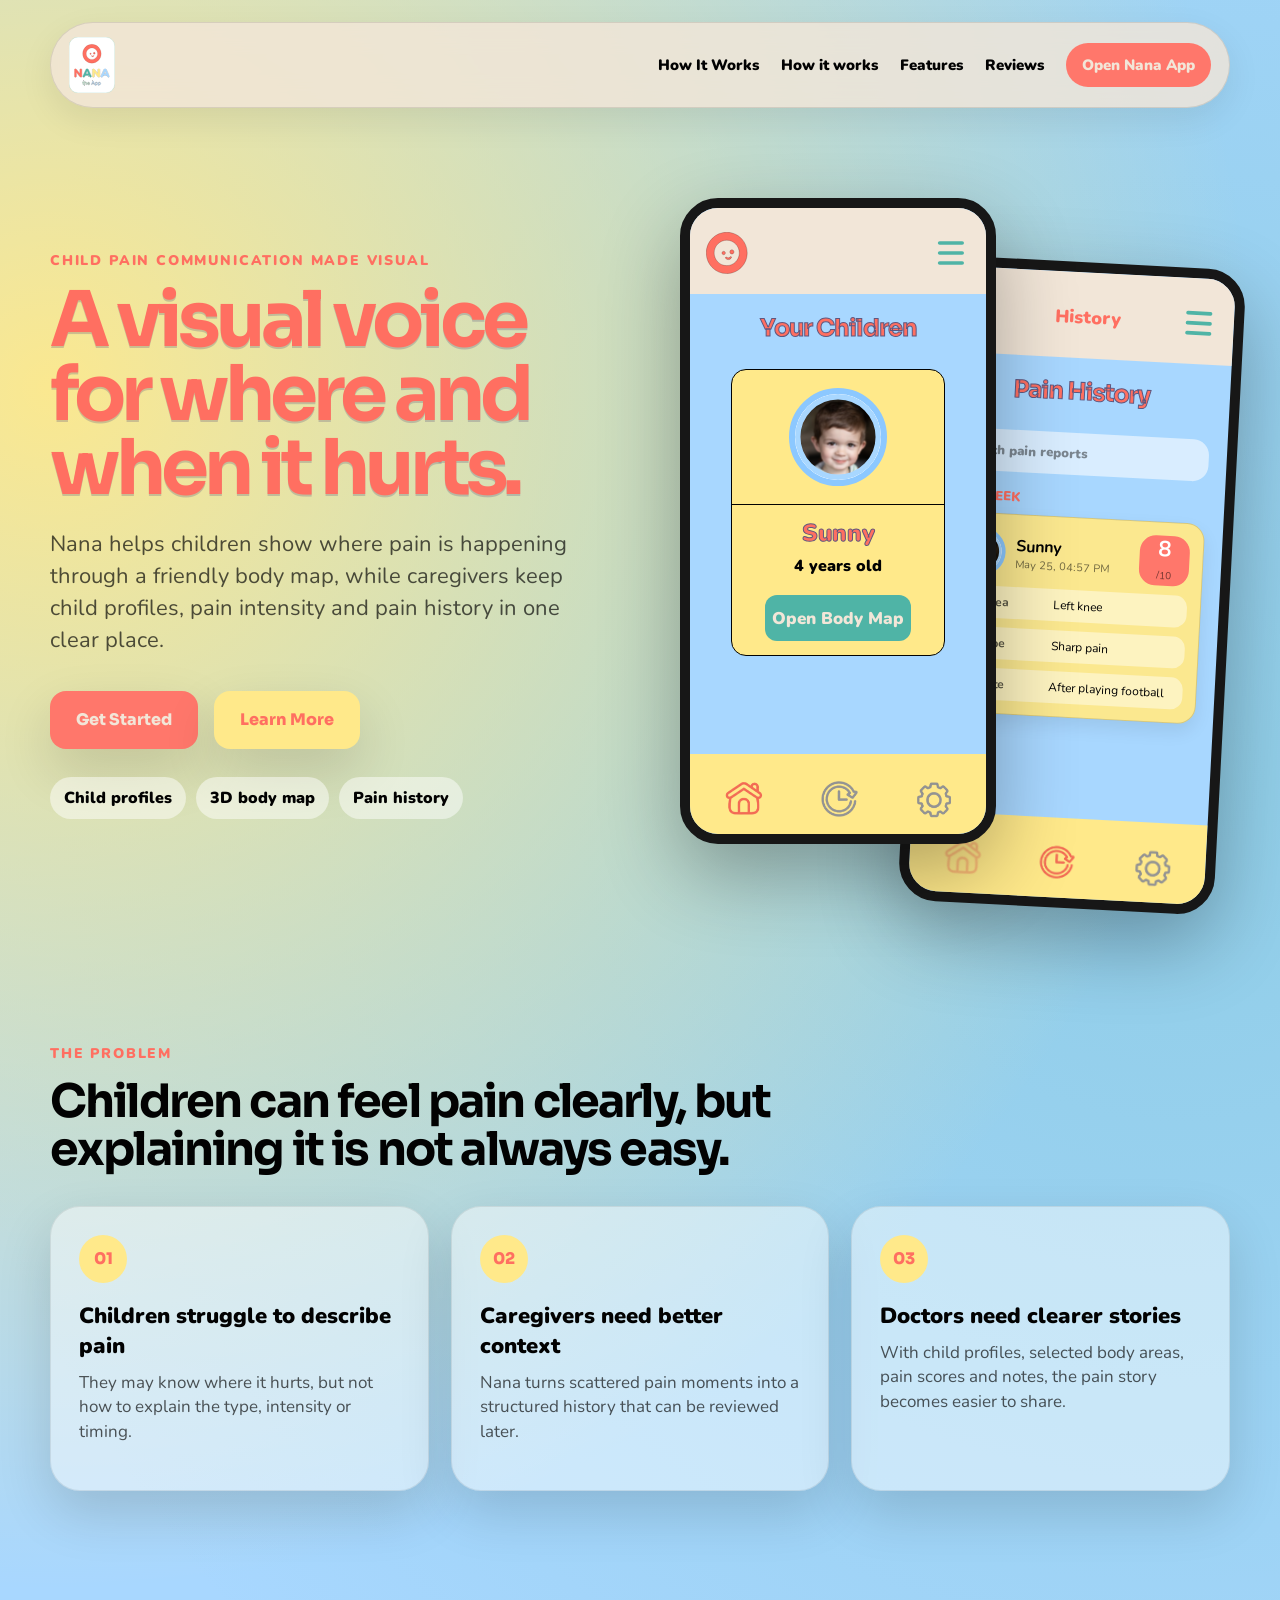
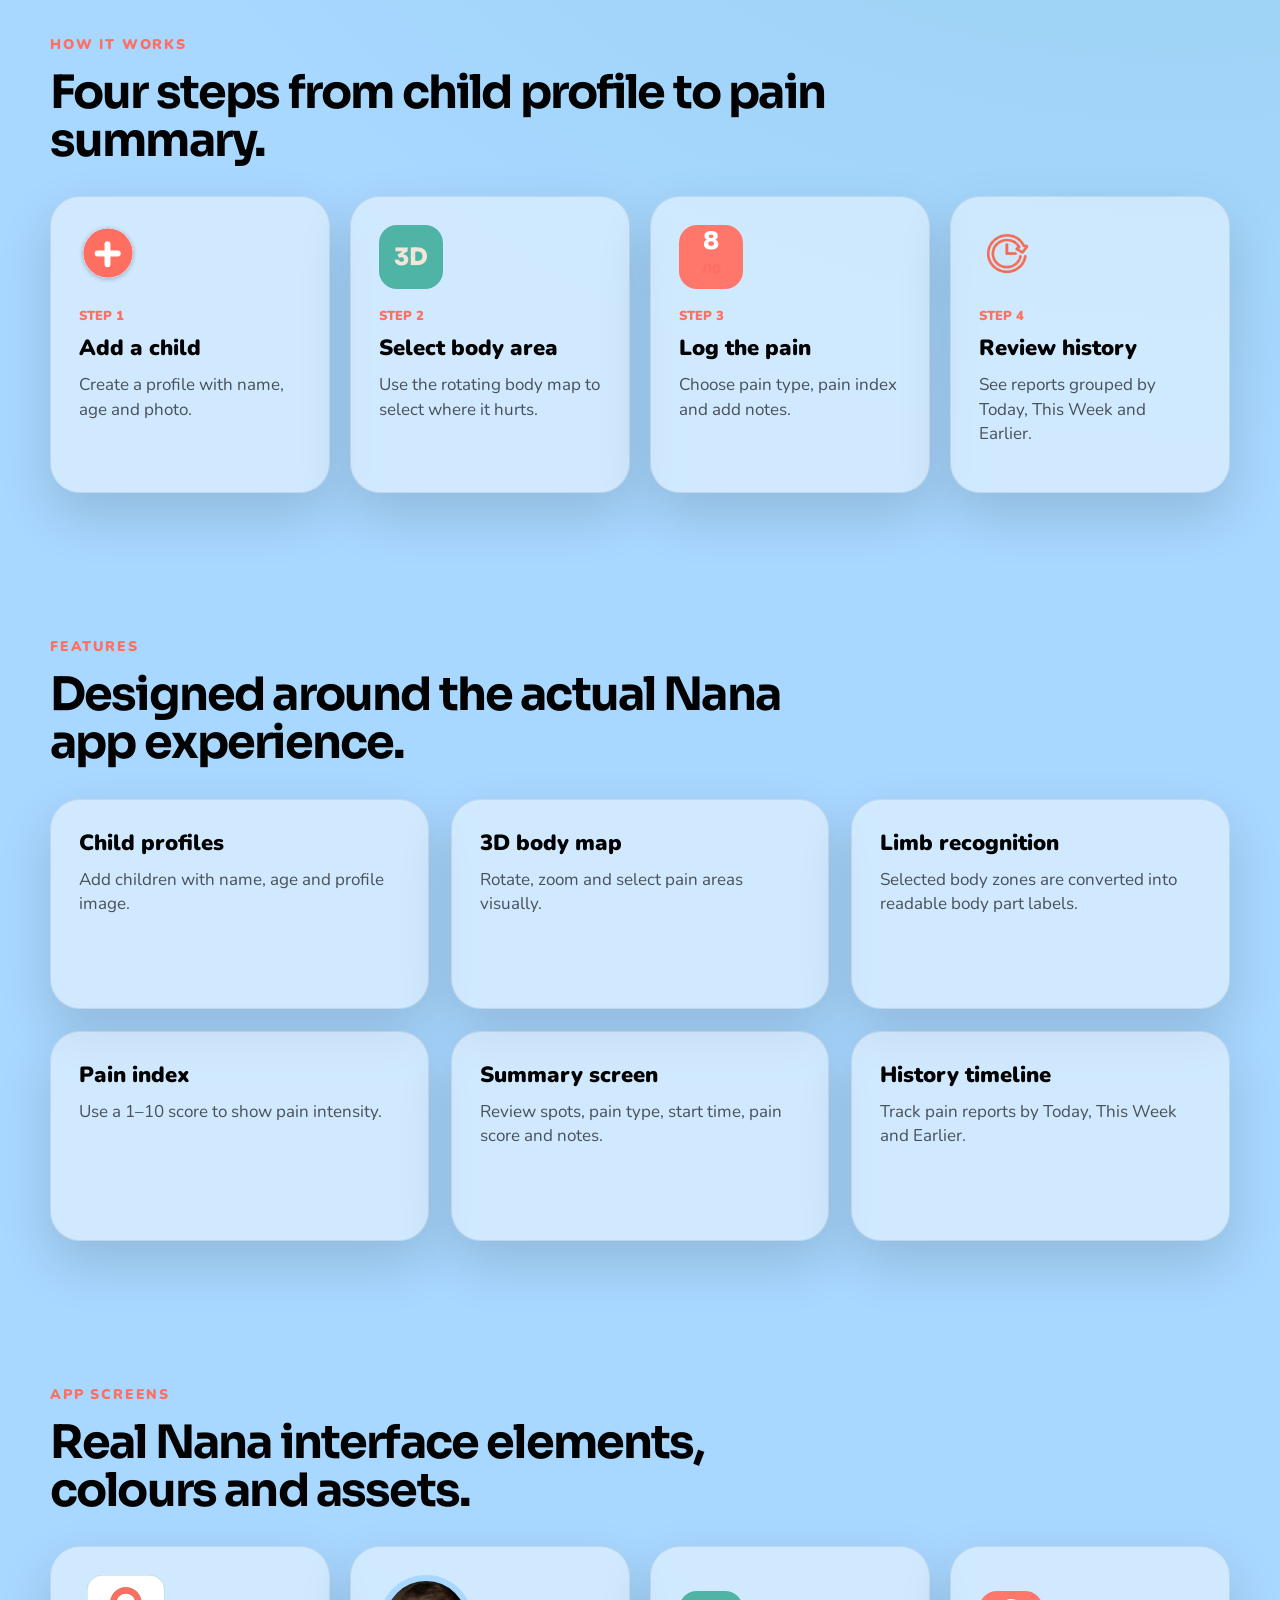
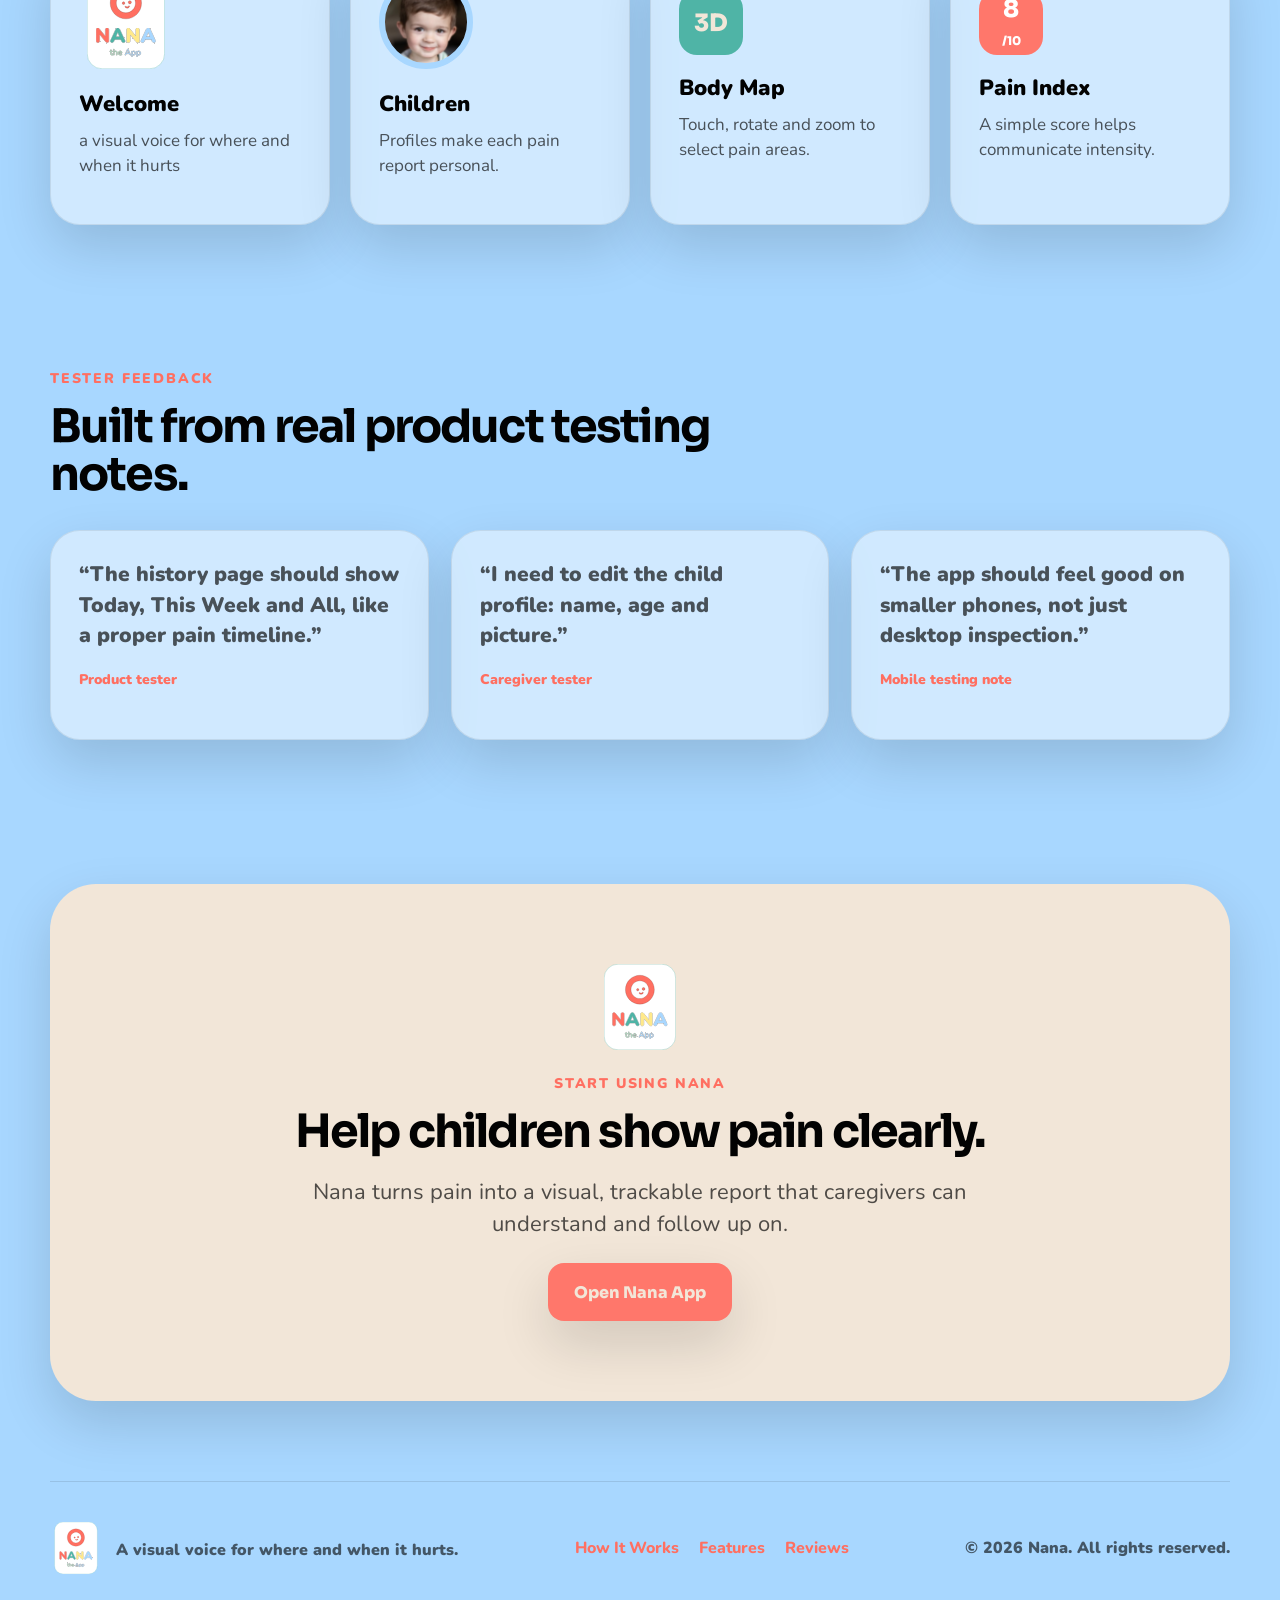
==== index.html @ a6ab0521 "Initial Nana marketing landing page" ====
<!doctype html>
<html lang="en">
<head>
  <meta charset="utf-8" />
  <meta name="viewport" content="width=device-width, initial-scale=1" />
  <title>Nana — A visual voice for where and when it hurts</title>
  <link rel="preconnect" href="https://fonts.googleapis.com">
  <link rel="preconnect" href="https://fonts.gstatic.com" crossorigin>
  <link href="https://fonts.googleapis.com/css2?family=Nunito:wght@700;800;900&family=Sora:wght@600;700;800&display=swap" rel="stylesheet">
  <link rel="stylesheet" href="./styles.css" />
</head>
<body>
  <header class="site-header">
    <a class="brand" href="#top" aria-label="Nana home">
      <img src="./assets/logo.svg" alt="Nana" class="brand-logo" />
      
    </a>

    <nav class="site-nav" aria-label="Marketing navigation">
      <a href="#product">How It Works</a>
      <a href="#how">How it works</a>
      <a href="#features">Features</a>
      <a href="#reviews">Reviews</a>
      
      <a class="nav-cta" href="https://nana-app-frontend.vercel.app" target="_blank" rel="noopener noreferrer">Open Nana App</a>
    </nav>
<button class="mobile-menu-toggle" aria-label="Menu">☰</button>
  </header>

  <main id="top">
    <section class="hero">
      <div class="hero-copy">
        <p class="eyebrow">Child pain communication made visual</p>
        <h1>A visual voice for where and when it hurts.</h1>
        <p class="hero-text">
          Nana helps children show where pain is happening through a friendly body map, while caregivers keep child profiles, pain intensity and pain history in one clear place.
        </p>

        <div class="hero-actions">
          <a href="https://nana-app-frontend.vercel.app" class="button button-primary">Get Started</a>
          <a href="https://nana-app-frontend.vercel.app" class="button button-secondary">Learn More</a>
        </div>

        <div class="hero-points">
          <span>Child profiles</span>
          <span>3D body map</span>
          <span>Pain history</span>
        </div>

        </div>

      <div class="phone-stack" id="product" aria-label="Nana product screens">
        <article class="phone phone-home">
          <div class="app-header">
            <img src="./assets/topnavlogo.svg" alt="" />
            <img src="./assets/hamburgermenu.svg" alt="" />
          </div>
          <div class="screen-content">
            <h2>Your Children</h2>
            <div class="child-card">
              <div class="child-photo-wrap">
                <img src="./assets/child1.svg" alt="Child profile" />
              </div>
              <div class="divider"></div>
              <h3>Sunny</h3>
              <p>4 years old</p>
              <button>Open Body Map</button>
            </div>
          </div>
          <div class="app-nav">
            <img src="./assets/home-active.svg" alt="" />
            <img src="./assets/history-inactive.svg" alt="" />
            <img src="./assets/settings-inactive.svg" alt="" />
          </div>
        </article>

        <article class="phone phone-history">
          <div class="app-header">
            <img src="./assets/topnavlogo.svg" alt="" />
            <strong>History</strong>
            <img src="./assets/hamburgermenu.svg" alt="" />
          </div>
          <div class="screen-content">
            <h2>Pain History</h2>
            <div class="search-box">Search pain reports</div>
            <p class="group-title">This Week</p>
            <div class="history-card">
              <div class="history-top">
                <img src="./assets/child1.svg" alt="" />
                <div>
                  <strong>Sunny</strong>
                  <span>May 25, 04:57 PM</span>
                </div>
                <div class="score">
                  <strong>8</strong>
                  <span>/10</span>
                </div>
              </div>
              <p><b>📍 Area</b><span>Left knee</span></p>
              <p><b>🔥 Type</b><span>Sharp pain</span></p>
              <p><b>📝 Note</b><span>After playing football</span></p>
            </div>
          </div>
          <div class="app-nav">
            <img src="./assets/home-active.svg" alt="" class="muted" />
            <img src="./assets/history-active.svg" alt="" />
            <img src="./assets/settings-inactive.svg" alt="" />
          </div>
        </article>
      </div>
    </section>

    <section class="problem section">
      <div class="section-heading">
        <p class="eyebrow">The problem</p>
        <h2>Children can feel pain clearly, but explaining it is not always easy.</h2>
      </div>

      <div class="cards-3">
        <article>
          <span>01</span>
          <h3>Children struggle to describe pain</h3>
          <p>They may know where it hurts, but not how to explain the type, intensity or timing.</p>
        </article>
        <article>
          <span>02</span>
          <h3>Caregivers need better context</h3>
          <p>Nana turns scattered pain moments into a structured history that can be reviewed later.</p>
        </article>
        <article>
          <span>03</span>
          <h3>Doctors need clearer stories</h3>
          <p>With child profiles, selected body areas, pain scores and notes, the pain story becomes easier to share.</p>
        </article>
      </div>
    </section>

    <section id="how" class="how section">
      <div class="section-heading">
        <p class="eyebrow">How it works</p>
        <h2>Four steps from child profile to pain summary.</h2>
      </div>

      <div class="steps">
        <article>
          <img src="./assets/addchildbutton.svg" alt="" />
          <span>Step 1</span>
          <h3>Add a child</h3>
          <p>Create a profile with name, age and photo.</p>
        </article>
        <article>
          <div class="body-preview">3D</div>
          <span>Step 2</span>
          <h3>Select body area</h3>
          <p>Use the rotating body map to select where it hurts.</p>
        </article>
        <article>
          <div class="pain-scale">8<span>/10</span></div>
          <span>Step 3</span>
          <h3>Log the pain</h3>
          <p>Choose pain type, pain index and add notes.</p>
        </article>
        <article>
          <img src="./assets/history-active.svg" alt="" />
          <span>Step 4</span>
          <h3>Review history</h3>
          <p>See reports grouped by Today, This Week and Earlier.</p>
        </article>
      </div>
    </section>

    <section id="features" class="features section">
      <div class="section-heading">
        <p class="eyebrow">Features</p>
        <h2>Designed around the actual Nana app experience.</h2>
      </div>

      <div class="feature-grid">
        <article><h3>Child profiles</h3><p>Add children with name, age and profile image.</p></article>
        <article><h3>3D body map</h3><p>Rotate, zoom and select pain areas visually.</p></article>
        <article><h3>Limb recognition</h3><p>Selected body zones are converted into readable body part labels.</p></article>
        <article><h3>Pain index</h3><p>Use a 1–10 score to show pain intensity.</p></article>
        <article><h3>Summary screen</h3><p>Review spots, pain type, start time, pain score and notes.</p></article>
        <article><h3>History timeline</h3><p>Track pain reports by Today, This Week and Earlier.</p></article>
      </div>
    </section>

    <section class="gallery section">
      <div class="section-heading">
        <p class="eyebrow">App screens</p>
        <h2>Real Nana interface elements, colours and assets.</h2>
      </div>

      <div class="gallery-grid">
        <div class="gallery-card">
          <img src="./assets/logo.svg" alt="" />
          <h3>Welcome</h3>
          <p>a visual voice for where and when it hurts</p>
        </div>
        <div class="gallery-card">
          <img src="./assets/child1.svg" alt="" />
          <h3>Children</h3>
          <p>Profiles make each pain report personal.</p>
        </div>
        <div class="gallery-card">
          <div class="body-preview">3D</div>
          <h3>Body Map</h3>
          <p>Touch, rotate and zoom to select pain areas.</p>
        </div>
        <div class="gallery-card">
          <div class="pain-scale">8<span>/10</span></div>
          <h3>Pain Index</h3>
          <p>A simple score helps communicate intensity.</p>
        </div>
      </div>
    </section>

    <section id="reviews" class="reviews section">
      <div class="section-heading">
        <p class="eyebrow">Tester feedback</p>
        <h2>Built from real product testing notes.</h2>
      </div>

      <div class="review-grid">
        <blockquote>
          “The history page should show Today, This Week and All, like a proper pain timeline.”
          <cite>Product tester</cite>
        </blockquote>
        <blockquote>
          “I need to edit the child profile: name, age and picture.”
          <cite>Caregiver tester</cite>
        </blockquote>
        <blockquote>
          “The app should feel good on smaller phones, not just desktop inspection.”
          <cite>Mobile testing note</cite>
        </blockquote>
      </div>
    </section>

    <section id="start" class="cta">
      <img src="./assets/logo.svg" alt="Nana logo" />
      <p class="eyebrow">Start using Nana</p>
      <h2>Help children show pain clearly.</h2>
      <p>Nana turns pain into a visual, trackable report that caregivers can understand and follow up on.</p>
      <a class="button button-primary" href="https://nana-app-frontend.vercel.app" target="_blank" rel="noopener noreferrer">Open Nana App</a>
    </section>
  </main>

  <footer class="site-footer">
<div class="footer-brand">
<img src="./assets/logo.svg" class="footer-logo" alt="Nana">
<div>

<p>A visual voice for where and when it hurts.</p>
</div>
</div>
<div class="footer-links">
<a href="#how">How It Works</a>
<a href="#features">Features</a>
<a href="#reviews">Reviews</a>
</div>
<div class="footer-meta">© 2026 Nana. All rights reserved.</div>
</footer>
</body>
</html>
---- styles.css ----
:root {
  --blue: #a8d7ff;
  --black: #020202;
  --yellow: #ffe98a;
  --neutral: #f2e6d8;
  --red: #ff6f61;
  --button-red: #ff776b;
  --teal: #4fb4a6;
  --white: #ffffff;

  --font-heading: "Sora", sans-serif;
  --font-body: "Nunito", sans-serif;

  --page: min(1180px, calc(100% - 72px));
  --shadow: 0 22px 54px rgba(2, 2, 2, 0.14);
  --radius: 30px;
}

* {
  box-sizing: border-box;
}

html {
  scroll-behavior: smooth;
}

body {
  margin: 0;
  background:
    radial-gradient(circle at 4% 8%, rgba(255, 233, 138, .95), transparent 26%),
    radial-gradient(circle at 92% 16%, rgba(79, 180, 166, .28), transparent 30%),
    var(--blue);
  color: var(--black);
  font-family: var(--font-body);
}

a {
  color: inherit;
  text-decoration: none;
}

.site-header {
  width: var(--page);
  margin: 22px auto 0;
  padding: 14px 18px;
  border-radius: 999px;
  background: rgba(242, 230, 216, 0.82);
  border: 1px solid rgba(2, 2, 2, .10);
  box-shadow: 0 12px 34px rgba(2, 2, 2, .08);
  backdrop-filter: blur(14px);
  display: flex;
  align-items: center;
  justify-content: space-between;
  position: sticky;
  top: 18px;
  z-index: 20;
}

.brand {
  display: flex;
  align-items: center;
  gap: 12px;
  color: var(--red);
  font-family: var(--font-heading);
  font-size: 24px;
  font-weight: 800;
}

.brand-logo {
  width: 44px;
  height: 44px;
  object-fit: contain;
}

.site-nav {
  display: flex;
  align-items: center;
  gap: 22px;
  font-size: 15px;
  font-weight: 900;
}

.nav-cta {
  padding: 12px 16px;
  border-radius: 999px;
  background: var(--button-red);
  color: var(--neutral);
}

.hero {
  width: var(--page);
  min-height: 760px;
  margin: 0 auto;
  padding: 72px 0 82px;
  display: grid;
  grid-template-columns: 1fr 1.05fr;
  align-items: center;
  gap: 72px;
}

.eyebrow {
  color: var(--red);
  font-size: 14px;
  font-weight: 900;
  letter-spacing: .13em;
  text-transform: uppercase;
}

h1,
h2,
h3,
p {
  margin-top: 0;
}

h1 {
  max-width: 690px;
  margin-bottom: 24px;
  color: var(--red);
  font-family: var(--font-heading);
  font-size: clamp(58px, 6vw, 82px);
  line-height: .96;
  letter-spacing: -0.065em;
  text-shadow: 0 2px 0 rgba(95, 87, 127, .28);
}

h2 {
  max-width: 790px;
  margin-bottom: 22px;
  font-family: var(--font-heading);
  font-size: 46px;
  line-height: 1.05;
  letter-spacing: -0.04em;
}

h3 {
  margin-bottom: 10px;
  font-size: 22px;
  font-weight: 900;
}

.hero-text {
  max-width: 620px;
  color: rgba(2, 2, 2, .68);
  font-size: 22px;
  line-height: 1.45;
}

.hero-actions {
  display: flex;
  gap: 16px;
  margin-top: 34px;
}

.button {
  min-height: 58px;
  padding: 18px 26px;
  border-radius: 16px;
  display: inline-flex;
  align-items: center;
  justify-content: center;
  font-family: var(--font-heading);
  font-weight: 800;
  box-shadow: var(--shadow);
}

.button-primary {
  background: var(--button-red);
  color: var(--neutral);
}

.button-secondary {
  background: var(--yellow);
  color: var(--red);
}

.hero-points {
  display: flex;
  flex-wrap: wrap;
  gap: 10px;
  margin-top: 28px;
}

.hero-points span {
  padding: 10px 14px;
  border-radius: 999px;
  background: rgba(255, 255, 255, .48);
  font-weight: 900;
}

.phone-stack {
  min-height: 710px;
  position: relative;
}

.phone {
  width: 316px;
  height: 646px;
  border-radius: 38px;
  overflow: hidden;
  background: var(--blue);
  border: 10px solid #171717;
  box-shadow: 0 30px 80px rgba(2, 2, 2, .30);
  position: absolute;
}

.phone-home {
  left: 18px;
  top: 18px;
  z-index: 2;
}

.phone-history {
  right: 0;
  top: 82px;
  transform: rotate(3deg);
  z-index: 1;
}

.app-header {
  height: 86px;
  padding: 14px 16px 10px;
  background: var(--neutral);
  display: flex;
  align-items: center;
  justify-content: space-between;
}

.app-header img:first-child {
  width: 42px;
  height: 42px;
  object-fit: contain;
}

.app-header img:last-child {
  width: 38px;
  height: 28px;
  object-fit: contain;
}

.app-header strong {
  color: var(--red);
  font-size: 18px;
  font-weight: 900;
}

.screen-content {
  min-height: 460px;
  padding: 22px 18px;
}

.screen-content h2 {
  margin: 0 auto 28px;
  text-align: center;
  color: var(--red);
  font-size: 24px;
  -webkit-text-stroke: 1px #5f577f;
}

.child-card {
  width: 214px;
  margin: 0 auto;
  overflow: hidden;
  border: 1px solid var(--black);
  border-radius: 15px;
  background: var(--yellow);
  text-align: center;
}

.child-photo-wrap {
  width: 98px;
  height: 98px;
  margin: 18px auto;
  overflow: hidden;
  border-radius: 999px;
  border: 6px solid #8cc8ff;
  background: var(--white);
}

.child-photo-wrap img {
  width: 100%;
  height: 100%;
  object-fit: cover;
}

.divider {
  height: 1px;
  background: var(--black);
}

.child-card h3 {
  margin: 12px 0 6px;
  color: var(--red);
  font-size: 24px;
  -webkit-text-stroke: 1px #5f577f;
}

.child-card p {
  margin-bottom: 10px;
  font-weight: 900;
}

.child-card button {
  width: 146px;
  height: 46px;
  margin: 8px 0 14px;
  border: 0;
  border-radius: 12px;
  background: var(--teal);
  color: var(--neutral);
  font-family: var(--font-body);
  font-size: 17px;
  font-weight: 900;
}

.app-nav {
  height: 90px;
  padding: 12px 28px;
  background: var(--yellow);
  display: flex;
  align-items: center;
  justify-content: space-between;
}

.app-nav img {
  width: 48px;
  height: 48px;
  object-fit: contain;
}

.app-nav .muted {
  opacity: .38;
}

.search-box {
  margin-bottom: 16px;
  padding: 12px 14px;
  border-radius: 16px;
  background: rgba(255,255,255,.56);
  color: rgba(2,2,2,.44);
  font-size: 13px;
  font-weight: 900;
}

.group-title {
  margin: 0 0 8px;
  color: var(--red);
  font-size: 13px;
  font-weight: 900;
  text-transform: uppercase;
}

.history-card {
  padding: 13px;
  border-radius: 18px;
  background: rgba(255, 233, 138, .95);
  border: 1px solid rgba(2,2,2,.14);
  box-shadow: 0 8px 18px rgba(2,2,2,.08);
}

.history-top {
  display: flex;
  align-items: center;
  gap: 10px;
}

.history-top > img {
  width: 48px;
  height: 48px;
  border-radius: 999px;
  border: 4px solid #8cc8ff;
  background: var(--white);
  object-fit: cover;
}

.history-top span {
  display: block;
  color: rgba(2,2,2,.55);
  font-size: 11px;
}

.score {
  width: 50px;
  height: 50px;
  margin-left: auto;
  border-radius: 16px;
  background: var(--button-red);
  color: white;
  display: grid;
  place-items: center;
  line-height: .8;
}

.score strong {
  font-size: 22px;
}

.score span {
  font-size: 10px;
}

.history-card p {
  margin: 9px 0 0;
  padding: 8px;
  border-radius: 12px;
  background: rgba(255,255,255,.44);
  display: grid;
  grid-template-columns: 82px 1fr;
  gap: 8px;
  font-size: 12px;
}

.history-card b {
  color: rgba(2,2,2,.65);
}

.history-card span {
  font-style: normal;
}

.section {
  width: var(--page);
  margin: 0 auto;
  padding: 72px 0;
}

.section-heading {
  margin-bottom: 32px;
}

.cards-3,
.feature-grid,
.review-grid {
  display: grid;
  grid-template-columns: repeat(3, 1fr);
  gap: 22px;
}

.cards-3 article,
.feature-grid article,
.review-grid blockquote,
.steps article,
.gallery-card {
  min-height: 210px;
  padding: 28px;
  border-radius: var(--radius);
  background: rgba(255,255,255,.46);
  border: 1px solid rgba(2,2,2,.08);
  box-shadow: var(--shadow);
}

.cards-3 span {
  display: inline-grid;
  place-items: center;
  width: 48px;
  height: 48px;
  margin-bottom: 18px;
  border-radius: 999px;
  background: var(--yellow);
  color: var(--red);
  font-family: var(--font-heading);
  font-weight: 900;
}

.cards-3 p,
.feature-grid p,
.steps p,
.gallery-card p,
.review-grid blockquote {
  color: rgba(2,2,2,.66);
  font-size: 17px;
  line-height: 1.45;
}

.steps,
.gallery-grid {
  display: grid;
  grid-template-columns: repeat(4, 1fr);
  gap: 20px;
}

.steps img {
  width: 58px;
  height: 58px;
  margin-bottom: 18px;
  object-fit: contain;
}

.steps span {
  display: block;
  margin-bottom: 8px;
  color: var(--red);
  font-size: 13px;
  font-weight: 900;
  text-transform: uppercase;
}

.body-preview,
.pain-scale {
  width: 64px;
  height: 64px;
  margin-bottom: 18px;
  border-radius: 18px;
  background: var(--teal);
  color: var(--neutral);
  display: grid;
  place-items: center;
  font-family: var(--font-heading);
  font-size: 24px;
  font-weight: 900;
}

.pain-scale {
  background: var(--button-red);
  color: white;
  line-height: .7;
}

.pain-scale span {
  font-size: 12px;
}

.gallery-card {
  min-height: 278px;
  display: flex;
  flex-direction: column;
  justify-content: center;
}

.gallery-card img {
  width: 94px;
  height: 94px;
  object-fit: contain;
  margin-bottom: 20px;
}

.review-grid blockquote {
  margin: 0;
  font-size: 21px;
  font-weight: 900;
}

.review-grid cite {
  display: block;
  margin-top: 20px;
  color: var(--red);
  font-size: 14px;
  font-style: normal;
}

.cta {
  width: var(--page);
  margin: 72px auto;
  padding: 80px;
  border-radius: 46px;
  background: var(--neutral);
  text-align: center;
  box-shadow: var(--shadow);
}

.cta img {
  width: 86px;
  height: 86px;
  object-fit: contain;
  margin-bottom: 18px;
}

.cta h2,
.cta p {
  margin-left: auto;
  margin-right: auto;
}

.cta p:not(.eyebrow) {
  max-width: 700px;
  color: rgba(2,2,2,.68);
  font-size: 22px;
  line-height: 1.45;
}

.site-footer {
  width: var(--page);
  margin: 0 auto 32px;
  padding: 24px 0;
  display: flex;
  justify-content: space-between;
  color: rgba(2,2,2,.62);
  font-weight: 900;
}

@media (max-width: 1000px) {
  .site-nav {
    display: none;
  }

  .hero,
  .cards-3,
  .feature-grid,
  .review-grid,
  .steps,
  .gallery-grid {
    grid-template-columns: 1fr;
  }

  .phone-stack {
    min-height: 1320px;
  }

  .phone-home,
  .phone-history {
    left: 50%;
    right: auto;
    transform: translateX(-50%);
  }

  .phone-history {
    top: 680px;
  }
}


.live-links-panel {
  margin-top: 26px;
  display: grid;
  gap: 10px;
  max-width: 620px;
}

.live-links-panel a {
  padding: 14px 16px;
  border-radius: 16px;
  background: rgba(255, 255, 255, .52);
  border: 1px solid rgba(2, 2, 2, .08);
  display: grid;
  gap: 4px;
  box-shadow: 0 10px 26px rgba(2, 2, 2, .08);
}

.live-links-panel strong {
  color: var(--red);
  font-family: var(--font-heading);
  font-size: 15px;
}

.live-links-panel span {
  color: rgba(2, 2, 2, .62);
  font-size: 13px;
  font-weight: 900;
  overflow-wrap: anywhere;
}

.site-footer a {
  color: var(--red);
}

/* responsive nav/footer improvements */
.site-footer{
flex-wrap:wrap;
gap:16px;
align-items:center;
padding-top:32px;
border-top:1px solid rgba(2,2,2,.08);
}
.site-footer strong{font-size:20px;color:var(--red);}
.site-footer span{flex:1;min-width:220px}
@media (max-width:768px){
.site-header{
width:calc(100% - 24px);
padding:12px 14px;
border-radius:22px;
}
.brand span{font-size:20px}
.site-nav{
display:flex;
gap:10px;
flex-wrap:wrap;
justify-content:flex-end;
}
.site-nav a{
font-size:12px;
padding:8px 10px;
border-radius:999px;
background:rgba(255,255,255,.45);
}
.nav-cta{
background:var(--button-red)!important;
}
.hero{
width:calc(100% - 24px);
padding-top:40px;
gap:32px;
}
.section,.cta,.site-footer{
width:calc(100% - 24px);
}
.cta{
padding:40px 24px;
}
.phone{
width:min(310px,90vw);
}
.phone-stack{
min-height:1180px;
}
.phone-home{
left:50%;
transform:translateX(-50%);
}
.phone-history{
left:50%;
right:auto;
top:590px;
transform:translateX(-50%);
}
h2{font-size:34px}
}
@media (max-width:480px){
.site-nav{
width:100%;
justify-content:center;
margin-top:8px;
}
.site-header{
flex-direction:column;
align-items:center;
}
.hero-text,.cta p:not(.eyebrow){
font-size:18px;
}
}

.mobile-menu-toggle{display:none}
@media(max-width:768px){
.site-nav{display:none}
.mobile-menu-toggle{display:flex;align-items:center;justify-content:center;width:48px;height:48px;border:none;background:rgba(255,255,255,.5);border-radius:12px;font-size:28px}
.site-header{padding:12px 16px}
.hero{padding-top:40px}
}
.site-footer{display:flex;align-items:center;justify-content:space-between;gap:24px;padding:40px 0;border-top:1px solid rgba(0,0,0,.1);margin-top:80px;flex-wrap:wrap}
.footer-brand{display:flex;align-items:center;gap:14px}
.footer-logo{width:52px;height:52px}
.footer-brand p{margin:4px 0 0;color:rgba(0,0,0,.6)}
.footer-links{display:flex;gap:20px;font-weight:800}
.footer-meta{color:rgba(0,0,0,.6)}
@media(max-width:768px){
.site-footer{flex-direction:column;text-align:center}
.footer-links{flex-direction:column;gap:10px}
}

@media (max-width:768px){
.site-header{
display:flex!important;
align-items:center!important;
justify-content:space-between!important;
padding:14px 18px!important;
}
.brand{
display:flex!important;
align-items:center!important;
justify-content:flex-start!important;
flex:0 0 auto!important;
}
.mobile-menu-toggle{
display:flex!important;
margin-left:auto!important;
align-items:center!important;
justify-content:center!important;
width:48px!important;
height:48px!important;
}
.site-nav.is-open{
position:absolute!important;
top:100%!important;
left:16px!important;
right:16px!important;
display:flex!important;
flex-direction:column!important;
background:#f2e6d8!important;
padding:16px!important;
border-radius:16px!important;
z-index:1000!important;
}
}
.site-footer strong{display:none!important;}


.site-header{
display:flex !important;
align-items:center !important;
justify-content:space-between !important;
gap:16px;
}

.brand{
display:flex !important;
align-items:center !important;
flex:0 0 auto;
}

.brand-logo{
height:56px;
width:auto;
display:block;
}

.site-nav{
margin-left:auto;
}

.mobile-menu-toggle{
display:none;
margin-left:auto;
flex:0 0 auto;
}

@media (max-width: 900px){
.site-nav{display:none !important;}
.mobile-menu-toggle{
display:flex !important;
align-items:center;
justify-content:center;
width:48px;
height:48px;
}
.brand{margin-right:auto;}
}

@media (min-width:901px){
.mobile-menu-toggle{display:none !important;}
.site-nav{display:flex !important;}
}
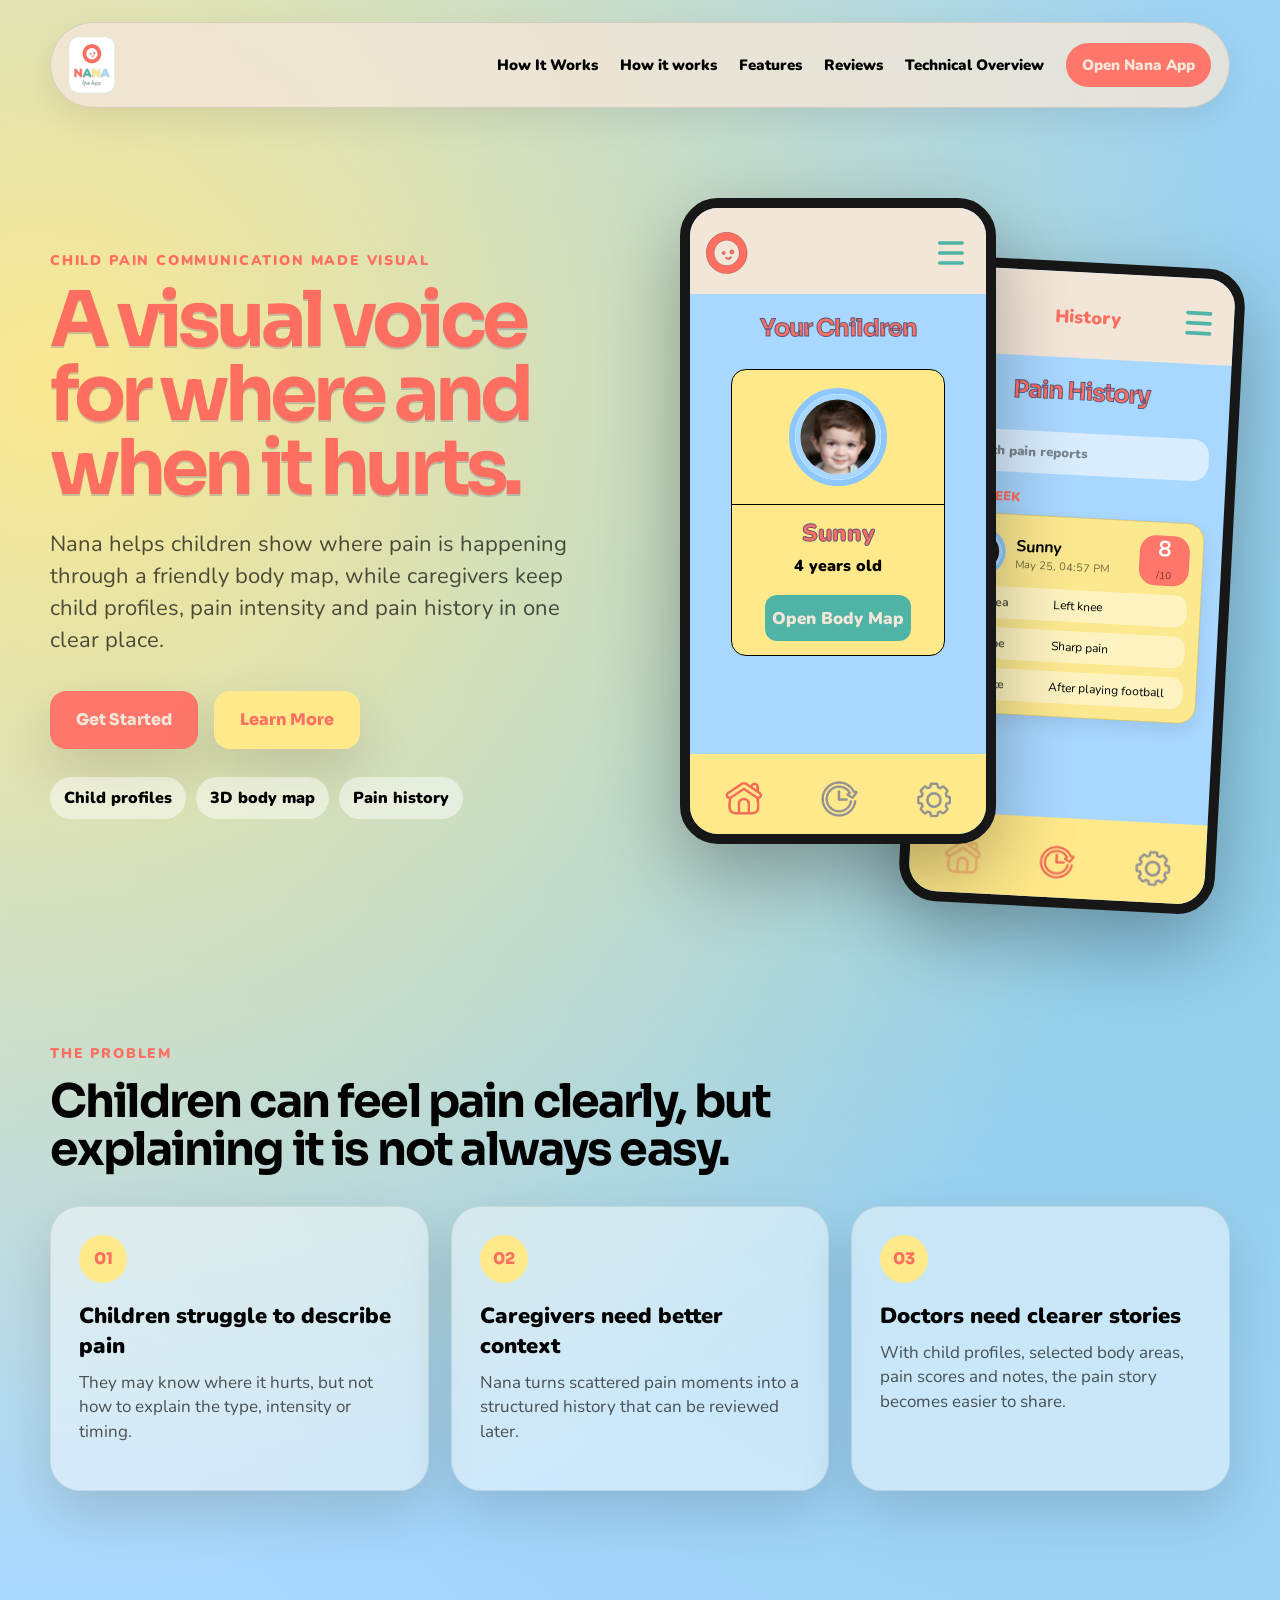
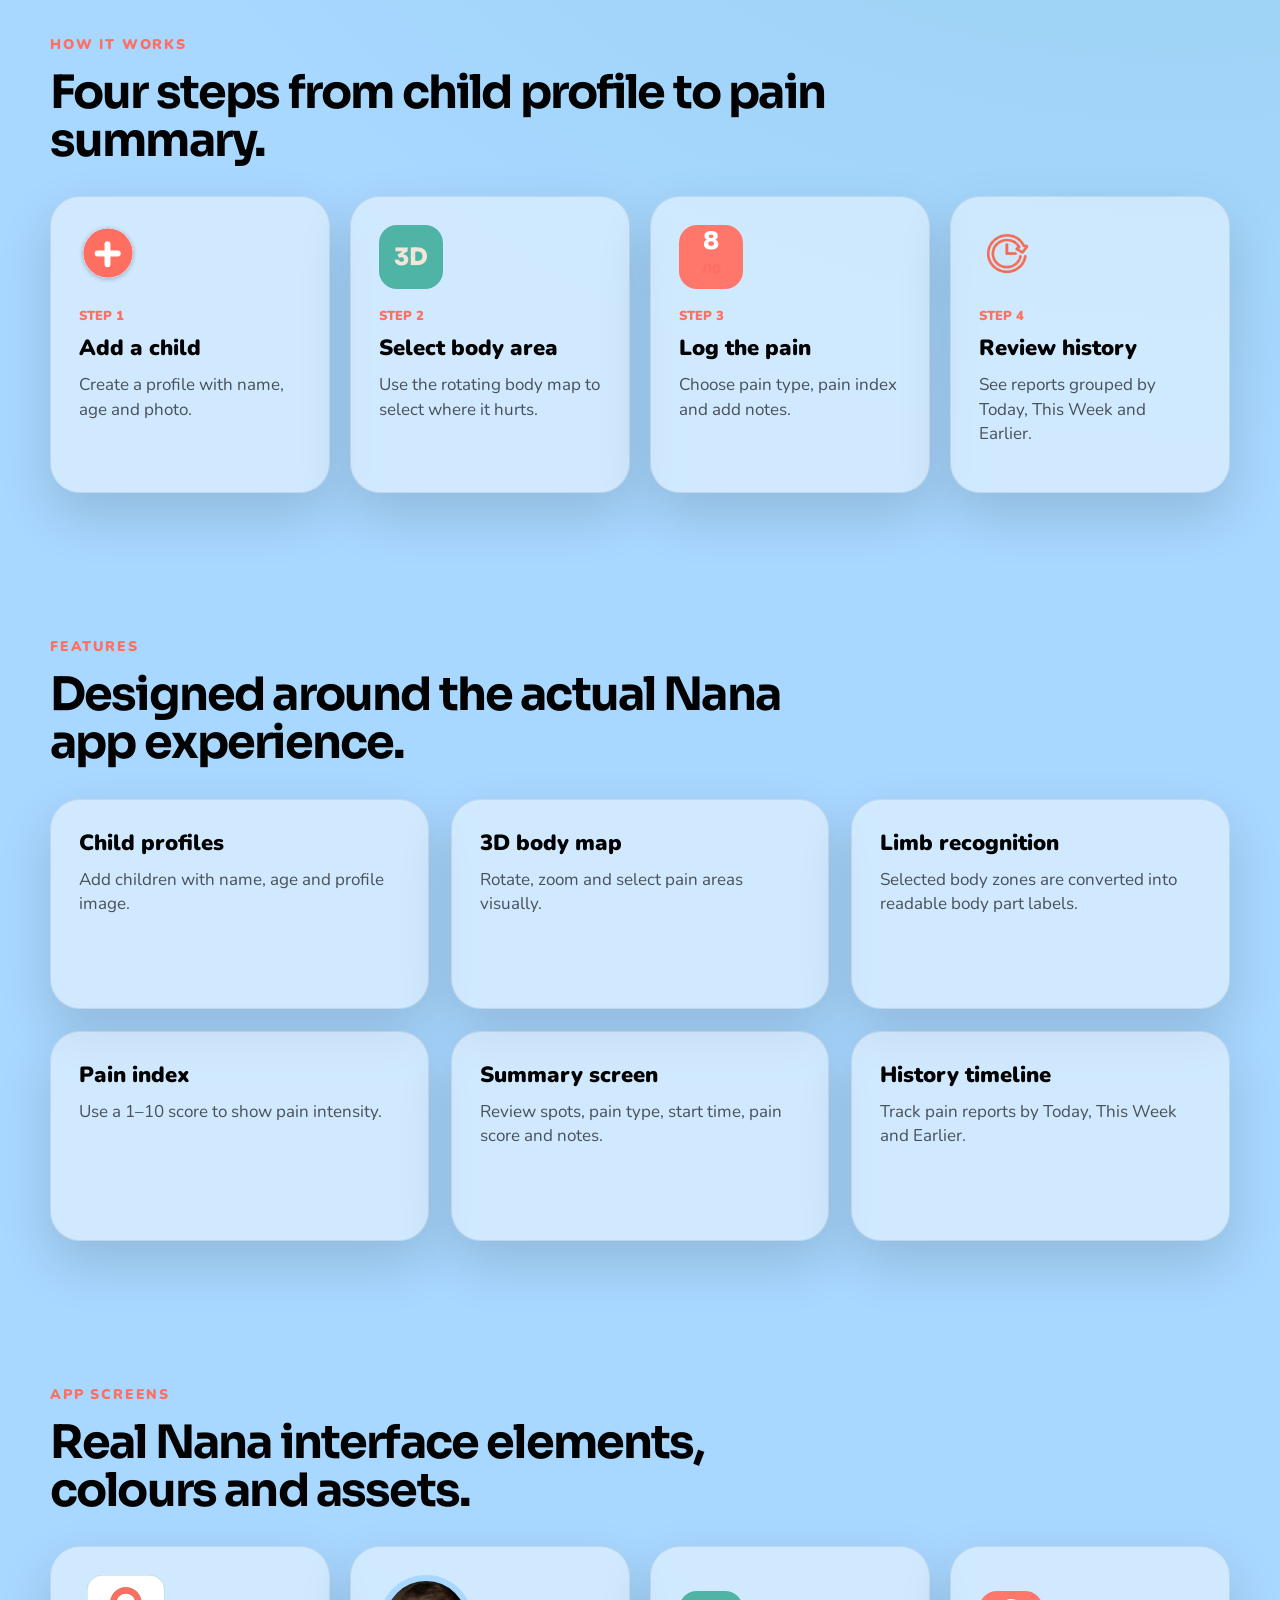
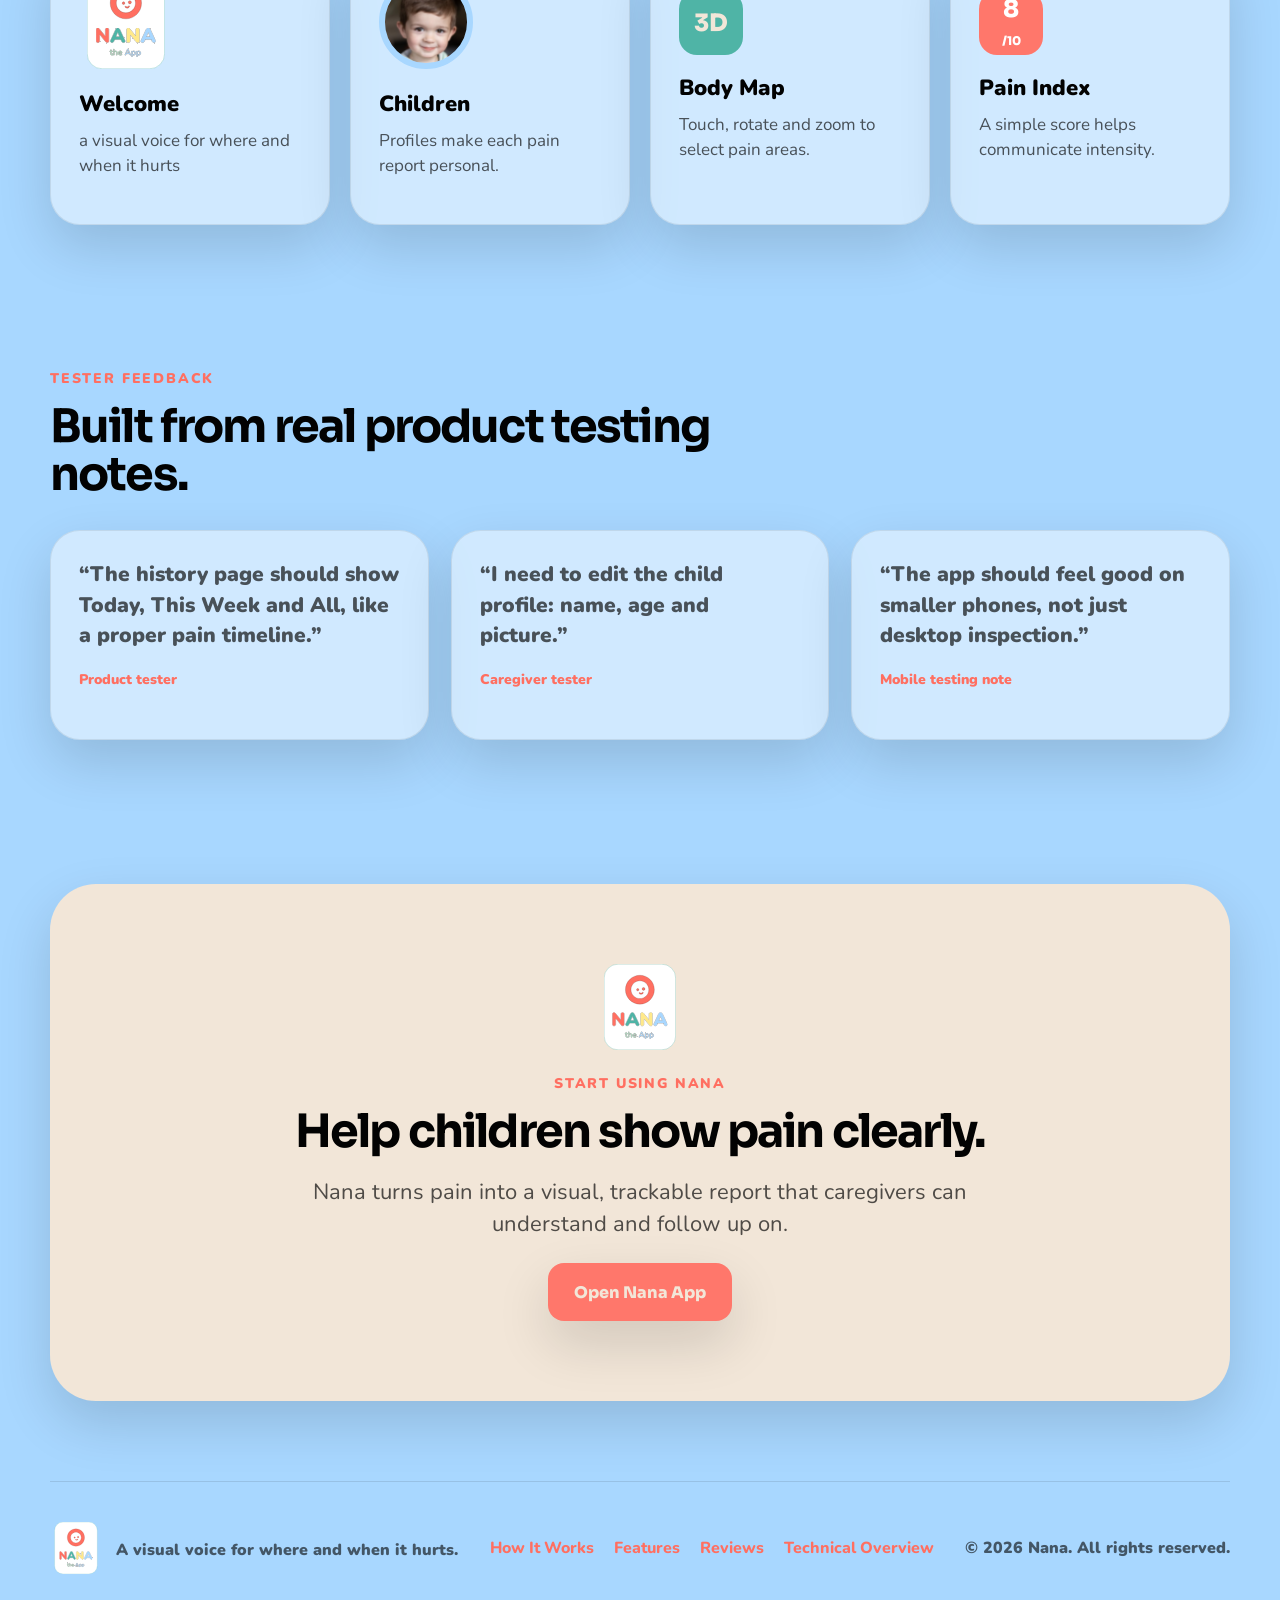
==== commit 78f015fc: "feat: final marketing page improvements" ====
--- a/index.html
+++ b/index.html
@@ -12,7 +12,7 @@
 <body>
   <header class="site-header">
     <a class="brand" href="#top" aria-label="Nana home">
-      <img src="./assets/logo.svg" alt="Nana" class="brand-logo" />
+      <img src="./assets/logo.svg" alt="Nana" class="brand-logo footer-style-logo" />
       
     </a>
 
@@ -20,7 +20,7 @@
       <a href="#product">How It Works</a>
       <a href="#how">How it works</a>
       <a href="#features">Features</a>
-      <a href="#reviews">Reviews</a>
+      <a href="#reviews">Reviews</a><a href="technical.html">Technical Overview</a>
       
       <a class="nav-cta" href="https://nana-app-frontend.vercel.app" target="_blank" rel="noopener noreferrer">Open Nana App</a>
     </nav>
@@ -257,7 +257,7 @@
 <div class="footer-links">
 <a href="#how">How It Works</a>
 <a href="#features">Features</a>
-<a href="#reviews">Reviews</a>
+<a href="#reviews">Reviews</a><a href="technical.html">Technical Overview</a>
 </div>
 <div class="footer-meta">© 2026 Nana. All rights reserved.</div>
 </footer>
--- a/styles.css
+++ b/styles.css
@@ -829,3 +829,15 @@
 .mobile-menu-toggle{display:none !important;}
 .site-nav{display:flex !important;}
 }
+
+@media (max-width:900px){
+.site-header{
+flex-direction:row!important;
+justify-content:space-between!important;
+align-items:center!important;
+padding:12px 16px!important;
+border-radius:24px!important;
+}
+.brand-logo{width:58px!important;height:58px!important;}
+.mobile-menu-toggle{display:flex!important;position:relative!important;right:auto!important;}
+}
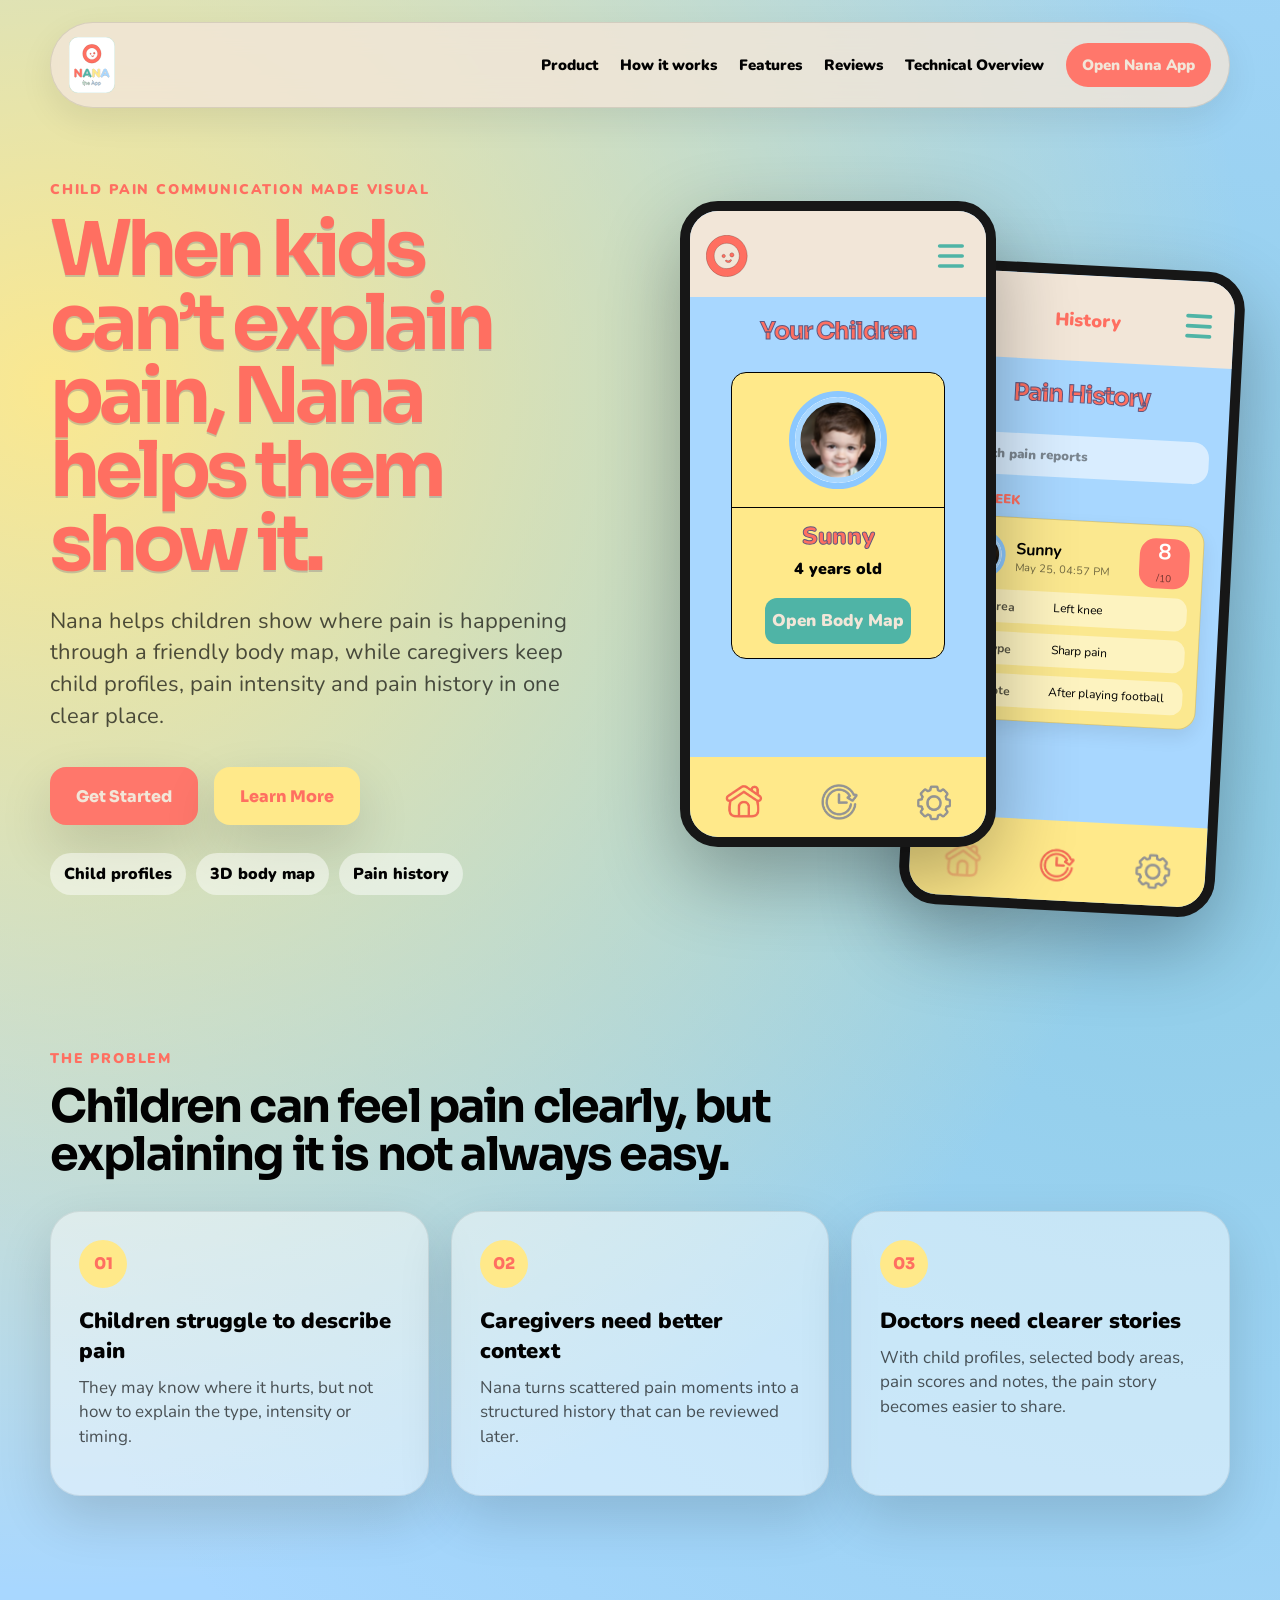
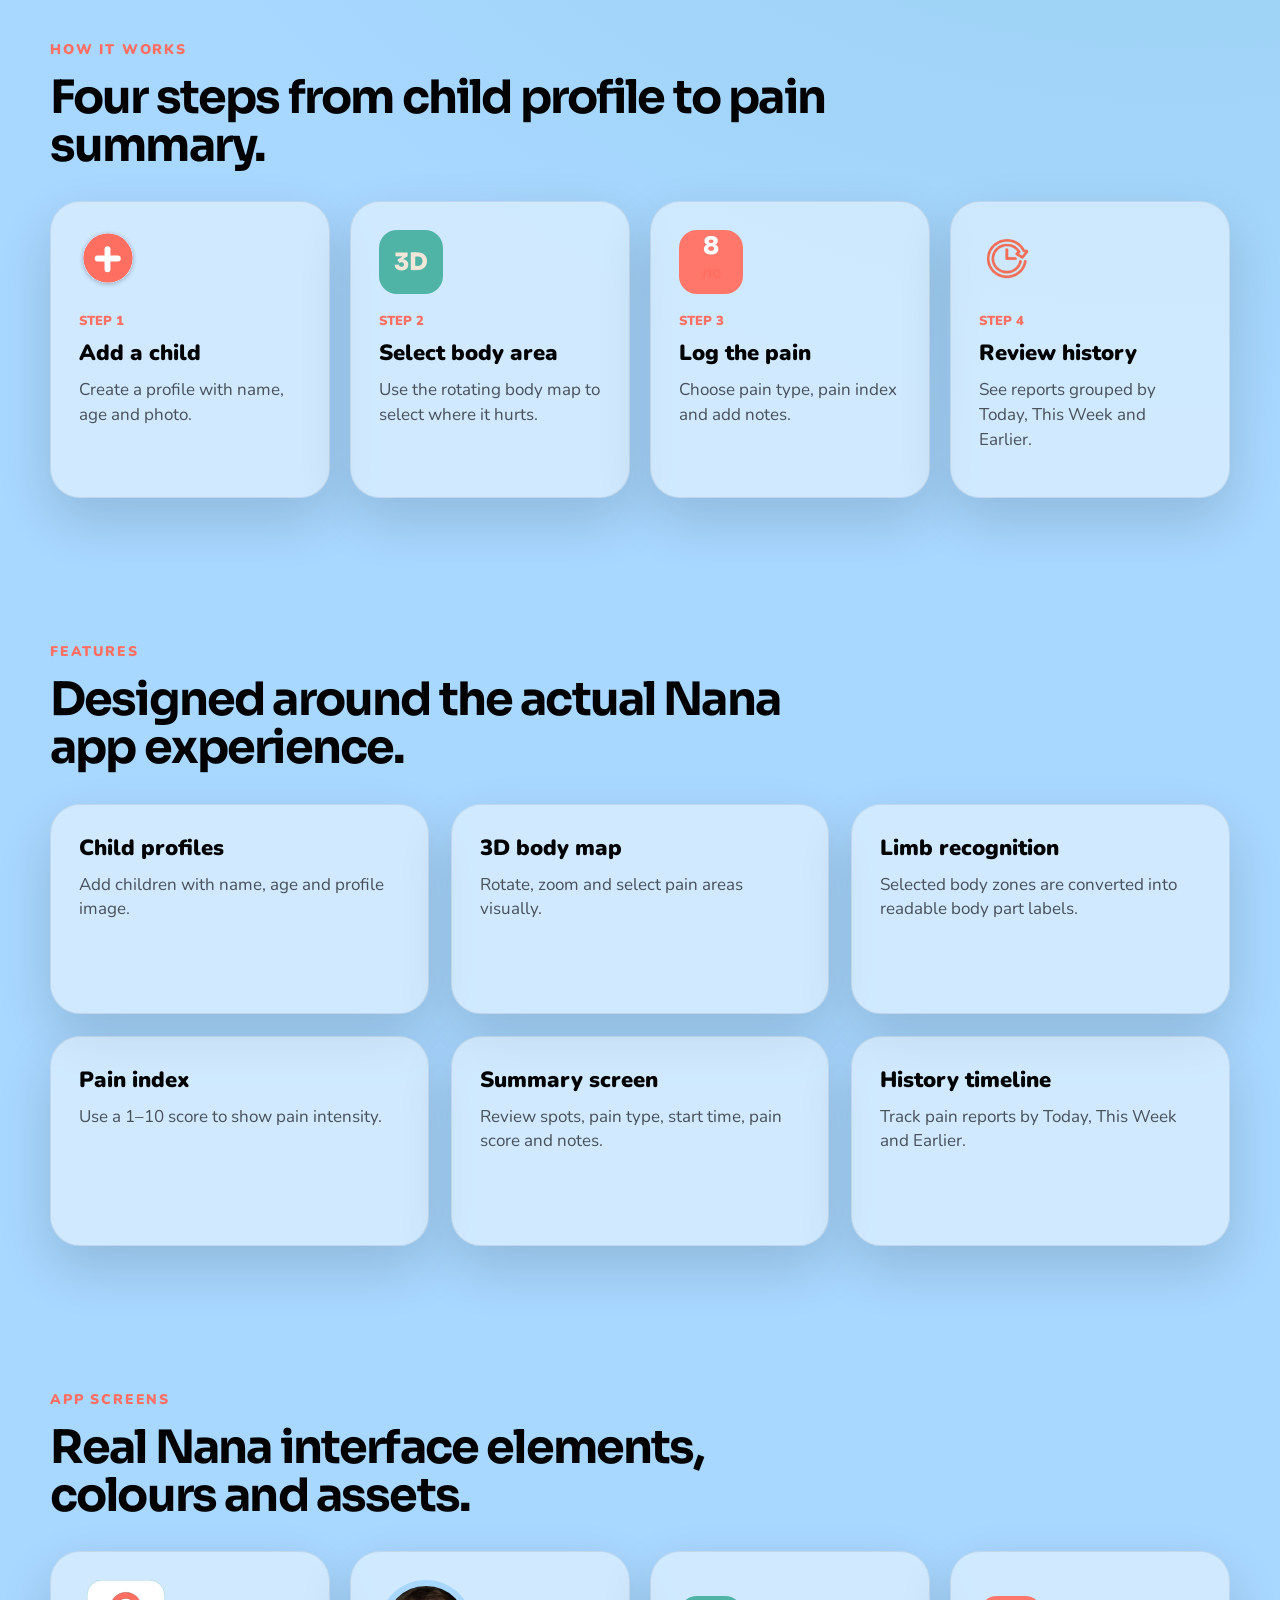
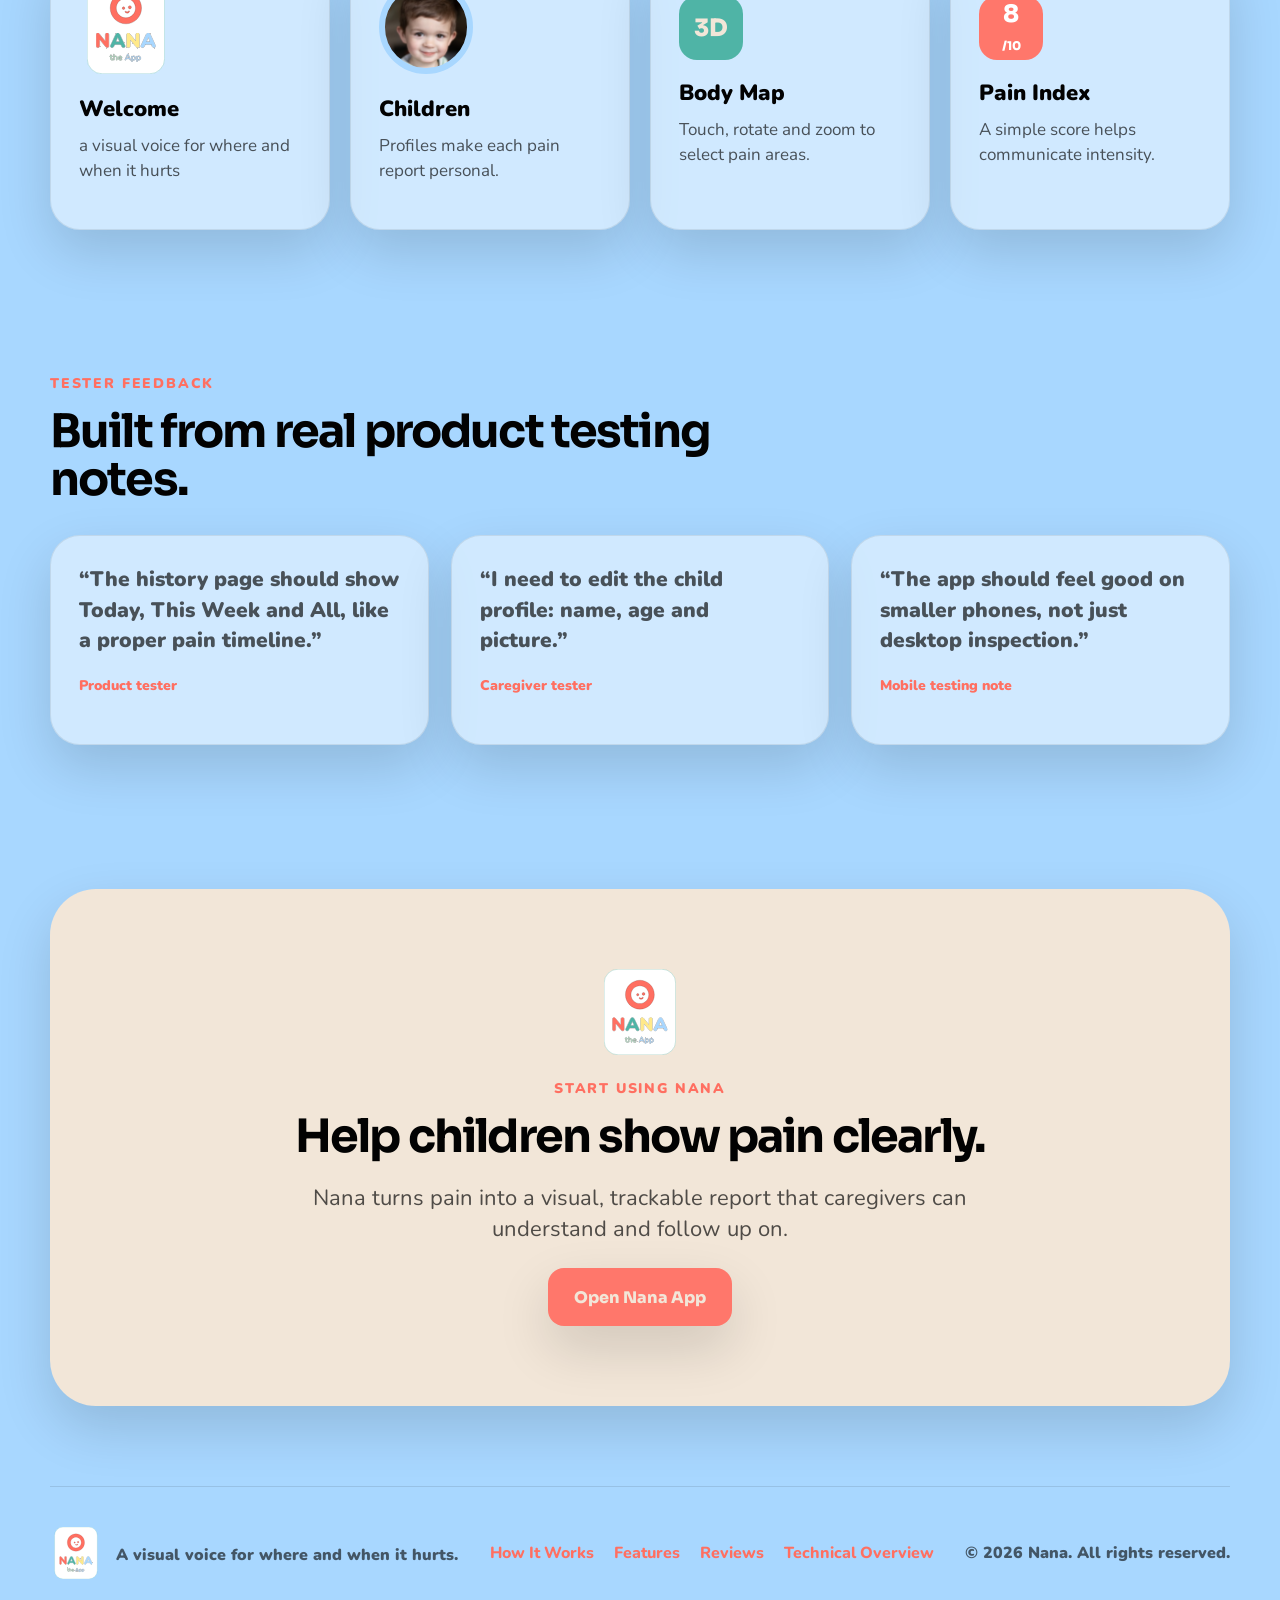
==== commit 4ad50bfb: "Final marketing page fixes and mobile nav corrections" ====
--- a/index.html
+++ b/index.html
@@ -3,7 +3,7 @@
 <head>
   <meta charset="utf-8" />
   <meta name="viewport" content="width=device-width, initial-scale=1" />
-  <title>Nana — A visual voice for where and when it hurts</title>
+  <title>Nana — When kids can’t explain pain, Nana helps them show it</title>
   <link rel="preconnect" href="https://fonts.googleapis.com">
   <link rel="preconnect" href="https://fonts.gstatic.com" crossorigin>
   <link href="https://fonts.googleapis.com/css2?family=Nunito:wght@700;800;900&family=Sora:wght@600;700;800&display=swap" rel="stylesheet">
@@ -16,29 +16,29 @@
       
     </a>
 
-    <nav class="site-nav" aria-label="Marketing navigation">
-      <a href="#product">How It Works</a>
+    <nav class="site-nav" id="site-nav" aria-label="Marketing navigation">
+      <a href="#product">Product</a>
       <a href="#how">How it works</a>
       <a href="#features">Features</a>
       <a href="#reviews">Reviews</a><a href="technical.html">Technical Overview</a>
       
       <a class="nav-cta" href="https://nana-app-frontend.vercel.app" target="_blank" rel="noopener noreferrer">Open Nana App</a>
     </nav>
-<button class="mobile-menu-toggle" aria-label="Menu">☰</button>
+<button class="mobile-menu-toggle" aria-label="Open menu" aria-expanded="false" aria-controls="site-nav"><span></span><span></span><span></span></button>
   </header>
 
   <main id="top">
     <section class="hero">
       <div class="hero-copy">
         <p class="eyebrow">Child pain communication made visual</p>
-        <h1>A visual voice for where and when it hurts.</h1>
+        <h1>When kids can’t explain pain, Nana helps them show it.</h1>
         <p class="hero-text">
           Nana helps children show where pain is happening through a friendly body map, while caregivers keep child profiles, pain intensity and pain history in one clear place.
         </p>
 
         <div class="hero-actions">
           <a href="https://nana-app-frontend.vercel.app" class="button button-primary">Get Started</a>
-          <a href="https://nana-app-frontend.vercel.app" class="button button-secondary">Learn More</a>
+          <a href="#features" class="button button-secondary">Learn More</a>
         </div>
 
         <div class="hero-points">
@@ -96,9 +96,9 @@
                   <span>/10</span>
                 </div>
               </div>
-              <p><b>📍 Area</b><span>Left knee</span></p>
-              <p><b>🔥 Type</b><span>Sharp pain</span></p>
-              <p><b>📝 Note</b><span>After playing football</span></p>
+              <p><b><i class="mini-icon area"></i>Area</b><span>Left knee</span></p>
+              <p><b><i class="mini-icon type"></i>Type</b><span>Sharp pain</span></p>
+              <p><b><i class="mini-icon note"></i>Note</b><span>After playing football</span></p>
             </div>
           </div>
           <div class="app-nav">
@@ -261,5 +261,35 @@
 </div>
 <div class="footer-meta">© 2026 Nana. All rights reserved.</div>
 </footer>
+<script>
+(function(){
+  var btn=document.querySelector('.mobile-menu-toggle');
+  var nav=document.querySelector('.site-nav');
+  if(!btn||!nav)return;
+  function close(){nav.classList.remove('is-open');btn.classList.remove('is-open');btn.setAttribute('aria-expanded','false');}
+  btn.addEventListener('click',function(){var open=nav.classList.toggle('is-open');btn.classList.toggle('is-open',open);btn.setAttribute('aria-expanded',String(open));});
+  nav.querySelectorAll('a').forEach(function(a){a.addEventListener('click',close);});
+  document.addEventListener('keydown',function(e){if(e.key==='Escape')close();});
+})();
+</script>
+
+<script>
+const toggle=document.querySelector(".mobile-menu-toggle");
+const nav=document.querySelector("#site-nav");
+if(toggle&&nav){
+ toggle.addEventListener("click",()=>{
+  nav.classList.toggle("mobile-open");
+  const expanded=toggle.getAttribute("aria-expanded")==="true";
+  toggle.setAttribute("aria-expanded", String(!expanded));
+ });
+ document.querySelectorAll("#site-nav a").forEach(link=>{
+  link.addEventListener("click",()=>{
+   nav.classList.remove("mobile-open");
+   toggle.setAttribute("aria-expanded","false");
+  });
+ });
+}
+</script>
+
 </body>
 </html>
--- a/styles.css
+++ b/styles.css
@@ -841,3 +841,124 @@
 .brand-logo{width:58px!important;height:58px!important;}
 .mobile-menu-toggle{display:flex!important;position:relative!important;right:auto!important;}
 }
+
+/* FINAL MOBILE QA FIXES */
+.mobile-menu-toggle{
+  cursor:pointer;
+  border:0;
+  background:rgba(255,255,255,.55);
+  box-shadow:0 10px 24px rgba(2,2,2,.08);
+  border-radius:16px;
+  padding:0;
+  flex-direction:column;
+  gap:6px;
+}
+.mobile-menu-toggle span{
+  width:26px;
+  height:4px;
+  border-radius:999px;
+  background:var(--teal);
+  display:block;
+  transition:transform .2s ease, opacity .2s ease;
+}
+.mobile-menu-toggle.is-open span:nth-child(1){transform:translateY(10px) rotate(45deg)}
+.mobile-menu-toggle.is-open span:nth-child(2){opacity:0}
+.mobile-menu-toggle.is-open span:nth-child(3){transform:translateY(-10px) rotate(-45deg)}
+.mini-icon{display:inline-block;width:16px;height:16px;margin-right:8px;border-radius:5px;vertical-align:-3px;background:var(--red);position:relative;box-shadow:inset 0 0 0 3px rgba(255,255,255,.45)}
+.mini-icon.area{border-radius:999px;background:var(--red)}
+.mini-icon.type{background:linear-gradient(135deg,var(--red) 0 50%,var(--yellow) 50% 100%)}
+.mini-icon.note{background:var(--teal)}
+
+@media (max-width: 900px){
+  :root{--page:calc(100% - 28px);--radius:24px;}
+  body{overflow-x:hidden;}
+  .site-header{top:10px;margin-top:12px;width:var(--page)!important;border-radius:28px!important;z-index:999;}
+  .brand-logo{width:58px!important;height:58px!important;object-fit:contain;}
+  .site-nav{display:none!important;}
+  .site-nav.is-open{
+    display:flex!important;
+    position:absolute!important;
+    left:0!important;right:0!important;top:calc(100% + 10px)!important;
+    flex-direction:column!important;align-items:stretch!important;gap:10px!important;
+    padding:14px!important;border-radius:22px!important;
+    background:rgba(242,230,216,.98)!important;
+    box-shadow:0 18px 40px rgba(2,2,2,.18)!important;
+  }
+  .site-nav.is-open a{display:block;text-align:center;padding:13px 14px;border-radius:999px;background:rgba(255,255,255,.55);font-size:14px;}
+  .mobile-menu-toggle{display:flex!important;width:56px!important;height:56px!important;}
+  .hero{display:block;min-height:auto;padding:54px 0 44px;}
+  .eyebrow{font-size:13px;letter-spacing:.16em;}
+  h1{font-size:clamp(44px,13vw,64px);line-height:1;letter-spacing:-.07em;margin-bottom:20px;}
+  h2{font-size:clamp(32px,9vw,44px);line-height:1.06;}
+  h3{font-size:20px;}
+  .hero-text{font-size:20px;line-height:1.45;}
+  .hero-actions{display:grid;grid-template-columns:1fr 1fr;gap:12px;margin-top:26px;}
+  .button{min-height:56px;padding:15px 16px;border-radius:18px;font-size:16px;}
+  .hero-points{display:grid;grid-template-columns:repeat(3,1fr);gap:8px;margin-top:22px;}
+  .hero-points span{text-align:center;font-size:14px;padding:10px 8px;white-space:nowrap;}
+  .phone-stack{
+    margin-top:34px;
+    min-height:0!important;
+    display:flex;
+    gap:16px;
+    overflow-x:auto;
+    padding:6px 4px 18px;
+    scroll-snap-type:x mandatory;
+    -webkit-overflow-scrolling:touch;
+  }
+  .phone{
+    position:relative!important;
+    left:auto!important;right:auto!important;top:auto!important;
+    transform:none!important;
+    flex:0 0 258px;
+    width:258px!important;height:528px!important;
+    border-width:8px;border-radius:32px;
+    scroll-snap-align:center;
+  }
+  .app-header{height:70px;padding:10px 12px;}
+  .app-header img:first-child{width:36px;height:36px;}
+  .app-header img:last-child{width:34px;height:24px;}
+  .screen-content{min-height:374px;padding:16px 14px;}
+  .screen-content h2{font-size:21px;margin-bottom:18px;}
+  .child-card{width:184px;}
+  .child-photo-wrap{width:76px;height:76px;margin:14px auto;border-width:5px;}
+  .child-card h3{font-size:22px;}.child-card button{height:40px;width:132px;font-size:15px;}
+  .app-nav{height:72px;padding:10px 22px;}.app-nav img{width:40px;height:40px;}
+  .history-card{padding:10px}.history-card p{grid-template-columns:70px 1fr;font-size:11px;padding:7px}.history-top > img{width:40px;height:40px}.score{width:44px;height:44px}
+  .section{padding:44px 0;}
+  .section-heading{margin-bottom:22px;}
+  .cards-3,.feature-grid,.review-grid,.steps,.gallery-grid{grid-template-columns:1fr!important;gap:16px;}
+  .cards-3 article,.feature-grid article,.review-grid blockquote,.steps article,.gallery-card{min-height:auto!important;padding:22px!important;border-radius:24px!important;}
+  .cards-3 p,.feature-grid p,.steps p,.gallery-card p,.review-grid blockquote{font-size:16px;}
+  .steps{grid-template-columns:repeat(2, minmax(0,1fr))!important;}
+  .steps article{padding:20px!important;}
+  .steps img,.body-preview,.pain-scale{width:46px;height:46px;margin-bottom:14px;font-size:18px;}
+  .gallery-grid{grid-template-columns:repeat(2, minmax(0,1fr))!important;}
+  .gallery-card img{width:58px;height:58px;margin-bottom:12px;}
+  .cta{margin:44px auto;padding:38px 22px;border-radius:30px;}
+  .cta p:not(.eyebrow){font-size:18px;}
+}
+
+@media (max-width: 390px){
+  :root{--page:calc(100% - 22px);}
+  h1{font-size:42px;}
+  .hero-text{font-size:18px;}
+  .hero-actions{grid-template-columns:1fr;}
+  .hero-points{grid-template-columns:1fr;}
+  .phone{flex-basis:238px;width:238px!important;height:492px!important;}
+  .screen-content{min-height:344px;}
+  .steps,.gallery-grid{grid-template-columns:1fr!important;}
+}
+
+
+@media (max-width: 768px){
+.site-nav{display:none;}
+.site-nav.mobile-open{display:flex;flex-direction:column;position:absolute;top:72px;left:16px;right:16px;background:#fff;padding:20px;border-radius:24px;box-shadow:0 10px 30px rgba(0,0,0,.12);z-index:999;}
+.mobile-menu-toggle{display:flex;flex-direction:column;gap:4px;background:none;border:none;cursor:pointer;}
+.mobile-menu-toggle span{width:24px;height:2px;background:#111;border-radius:999px;}
+.hero-actions{flex-direction:column;}
+.hero-actions a{width:100%;text-align:center;}
+}
+@media (min-width: 769px){
+.mobile-menu-toggle{display:none;}
+}
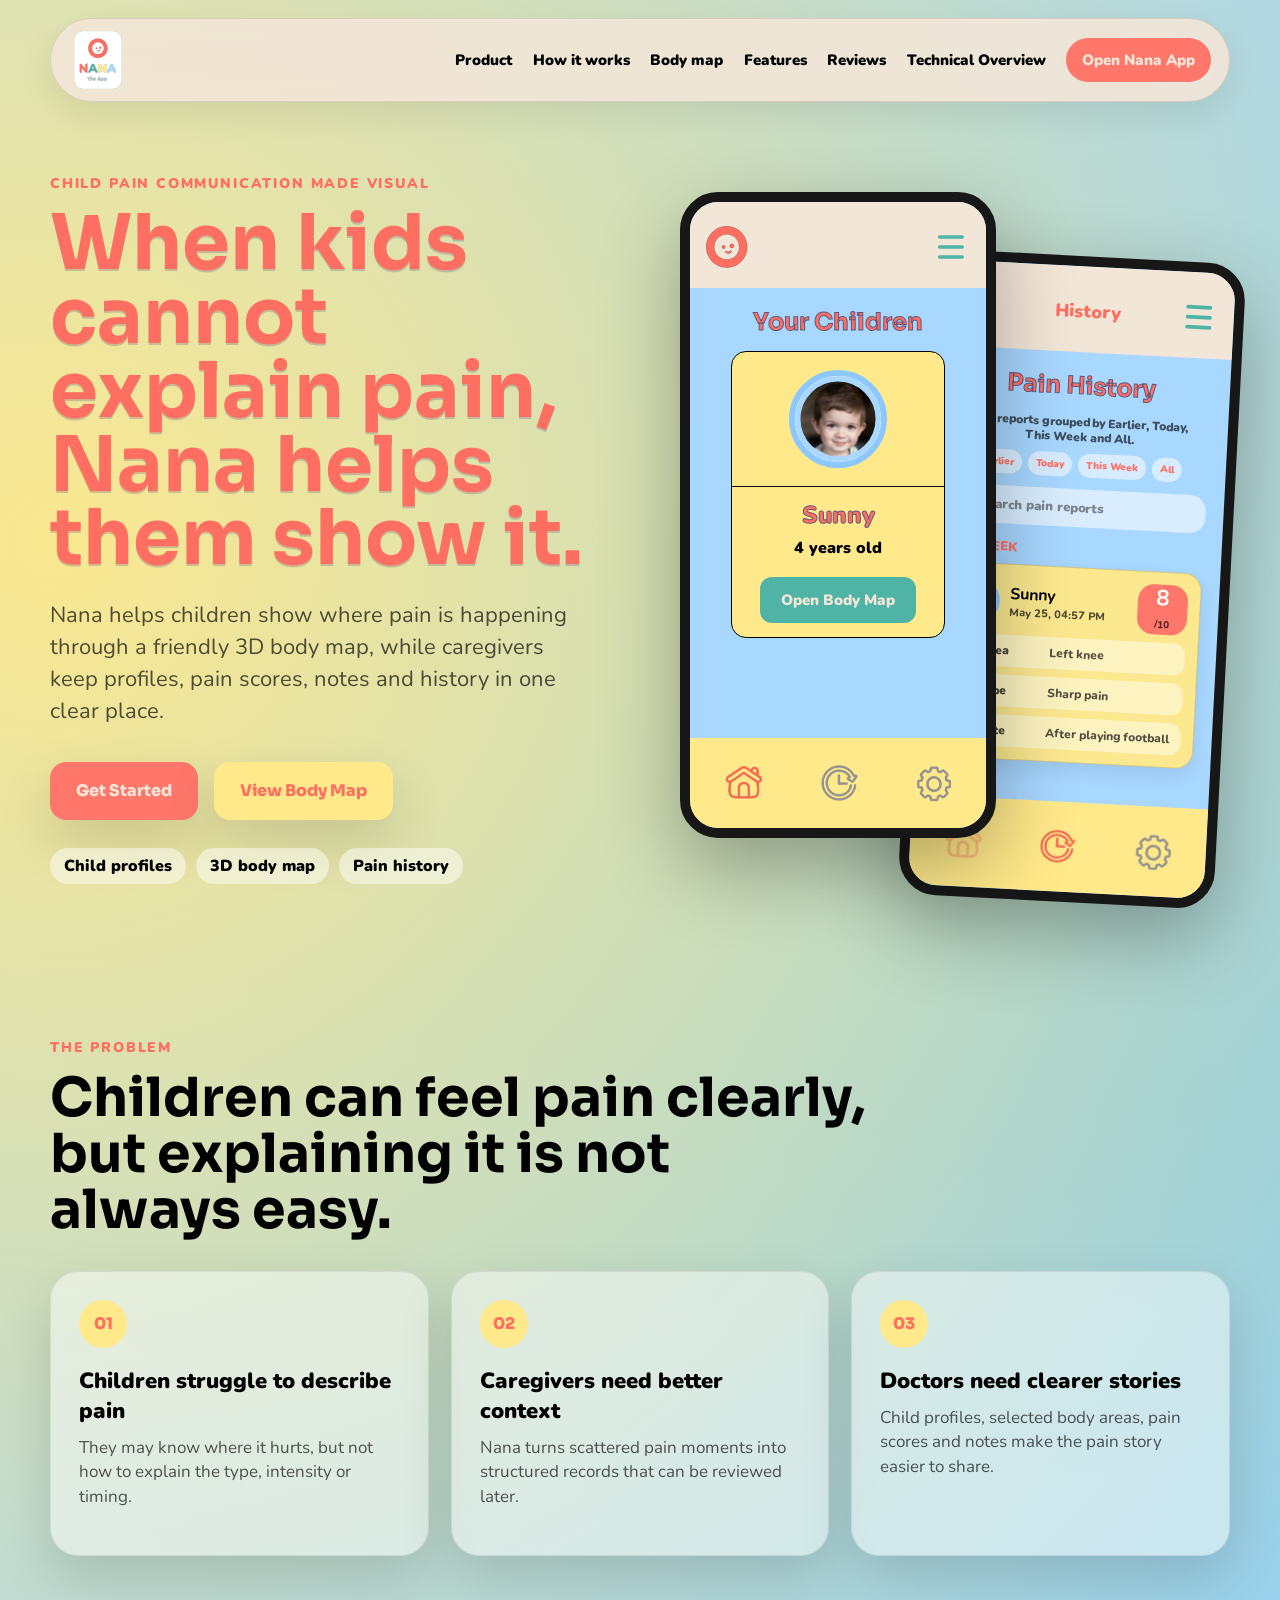
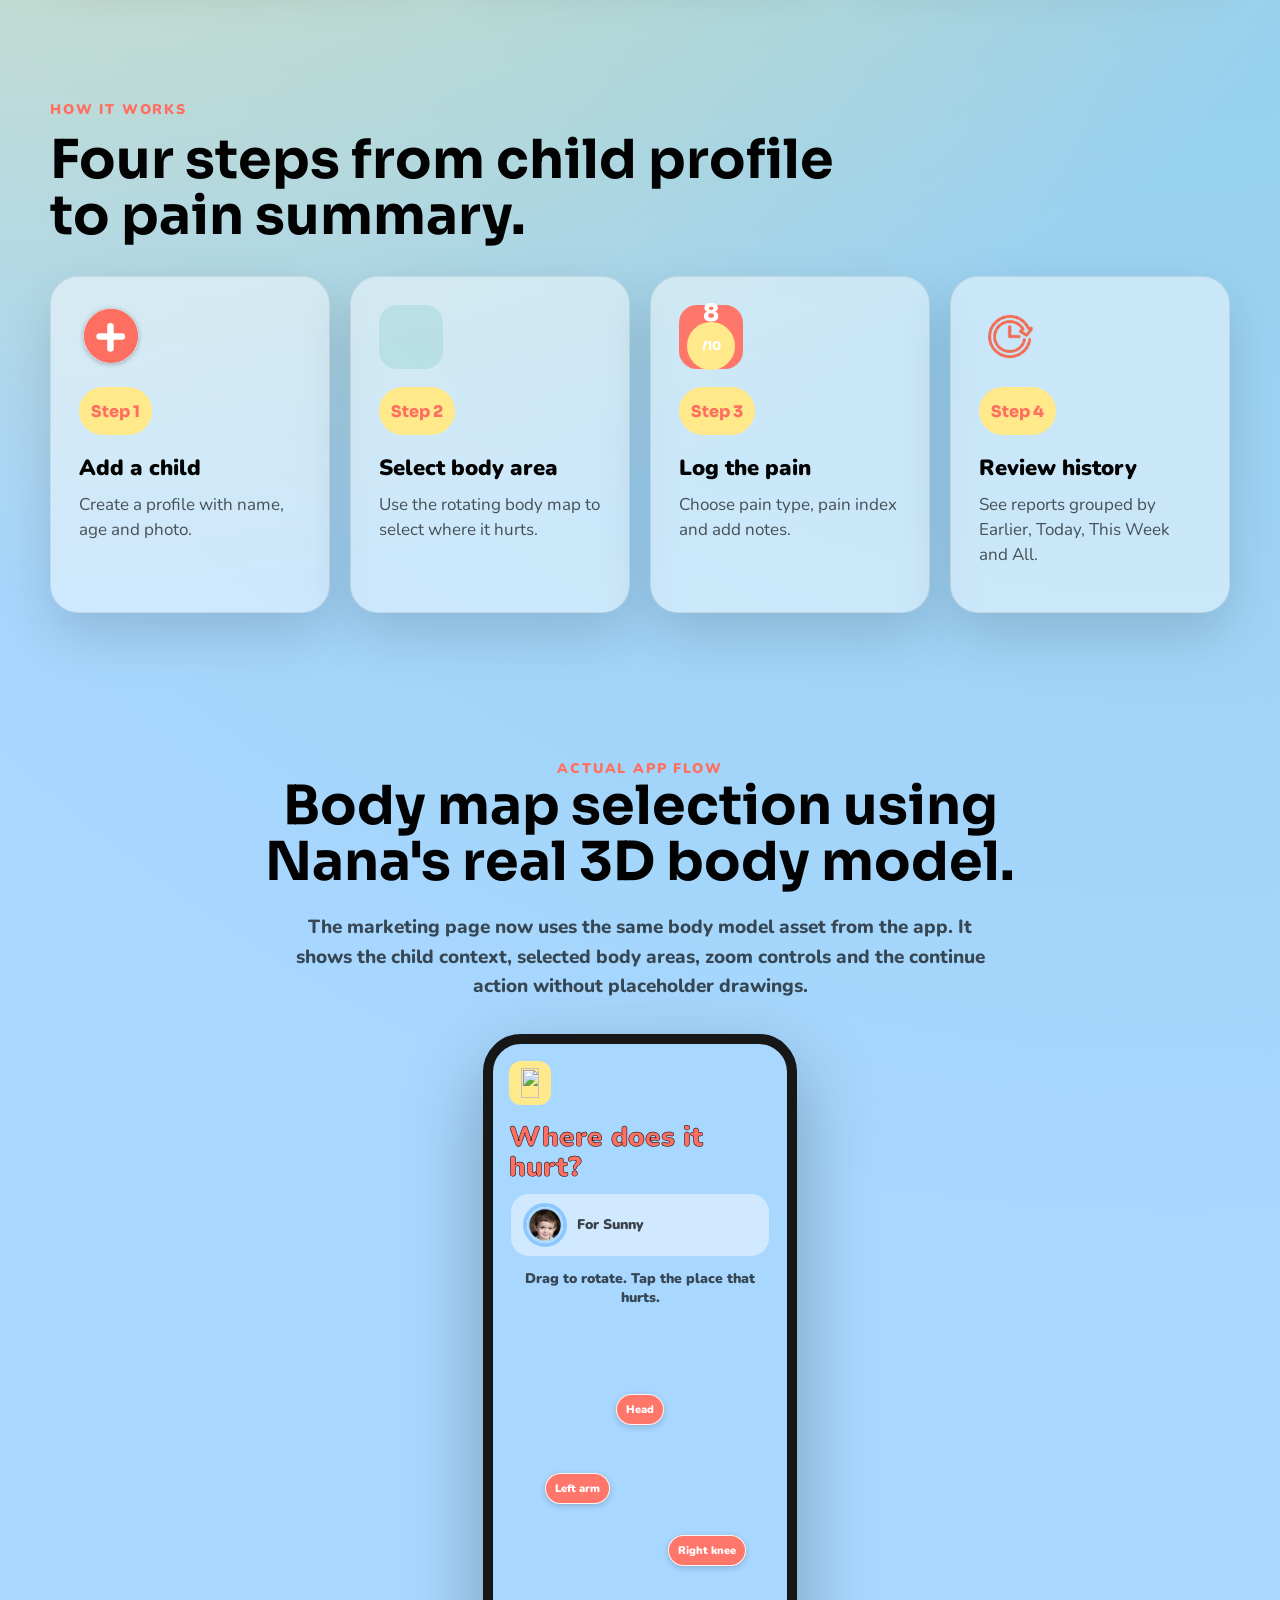
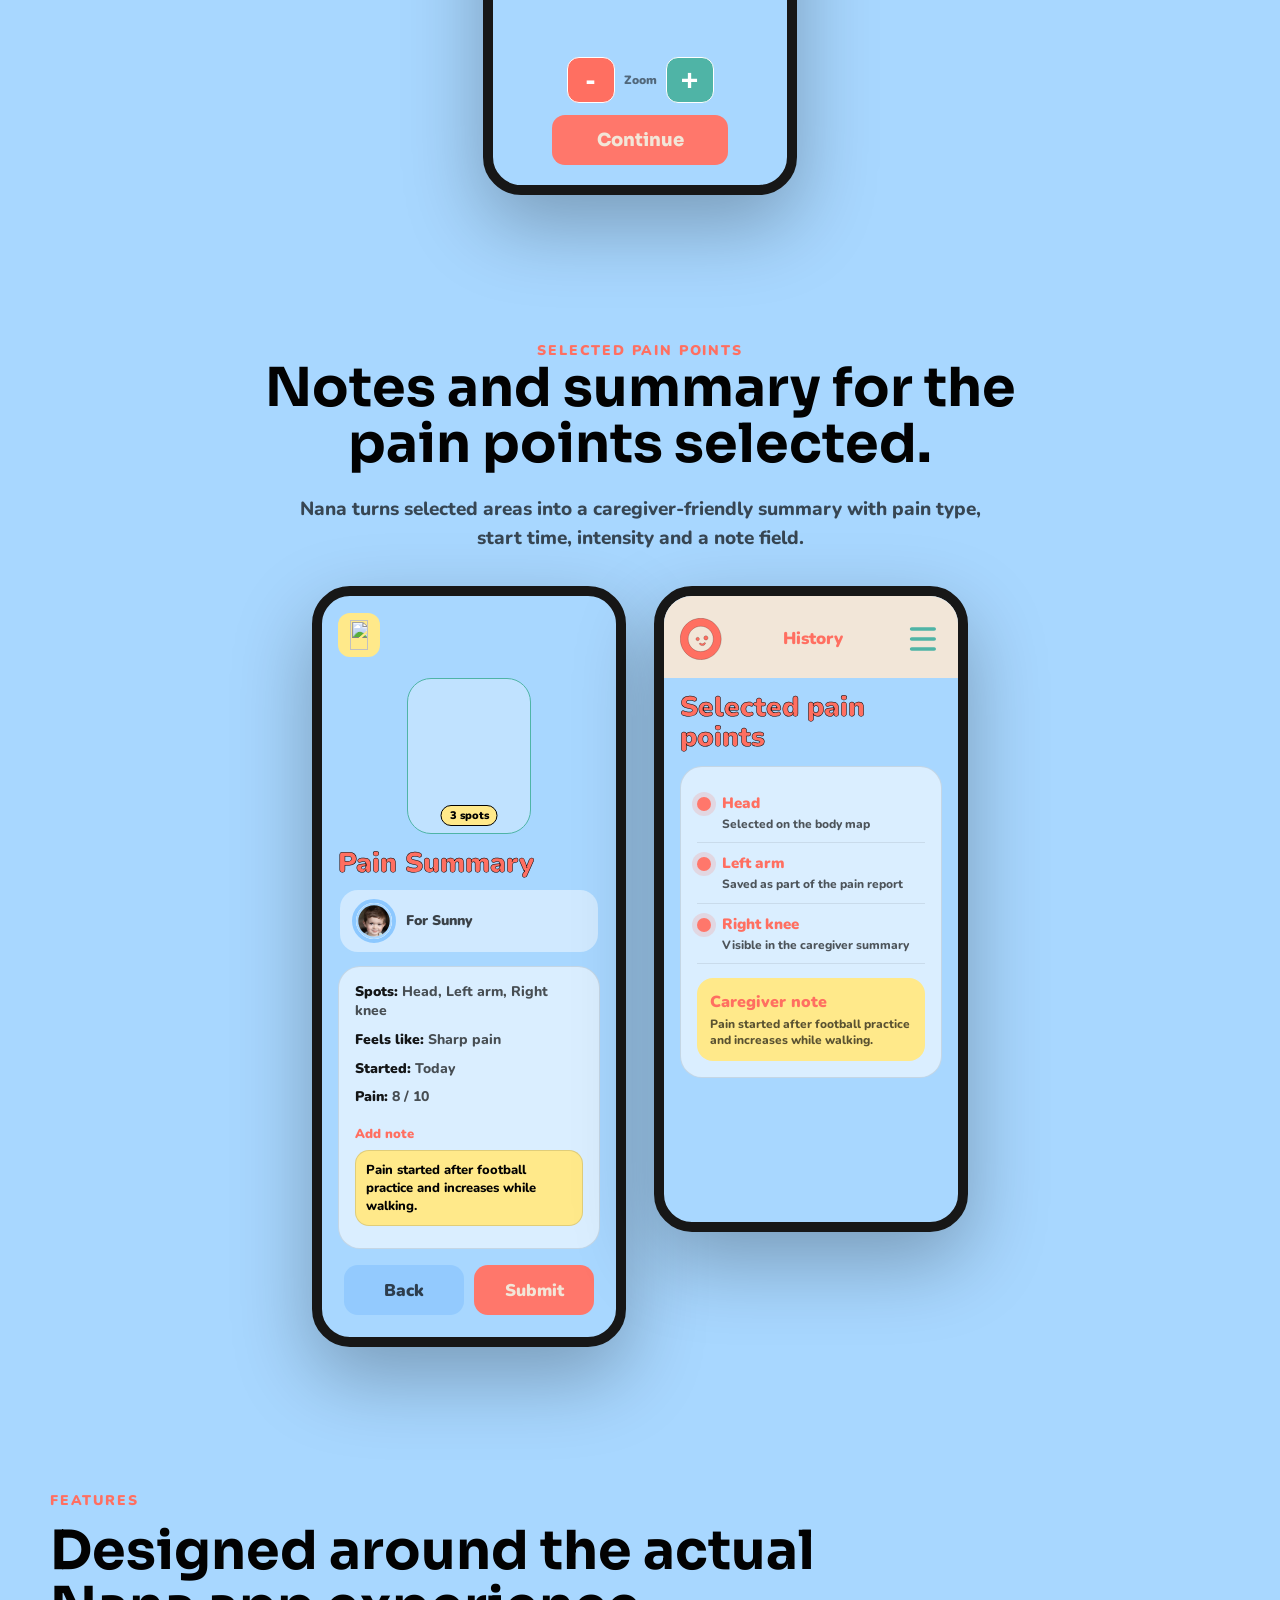
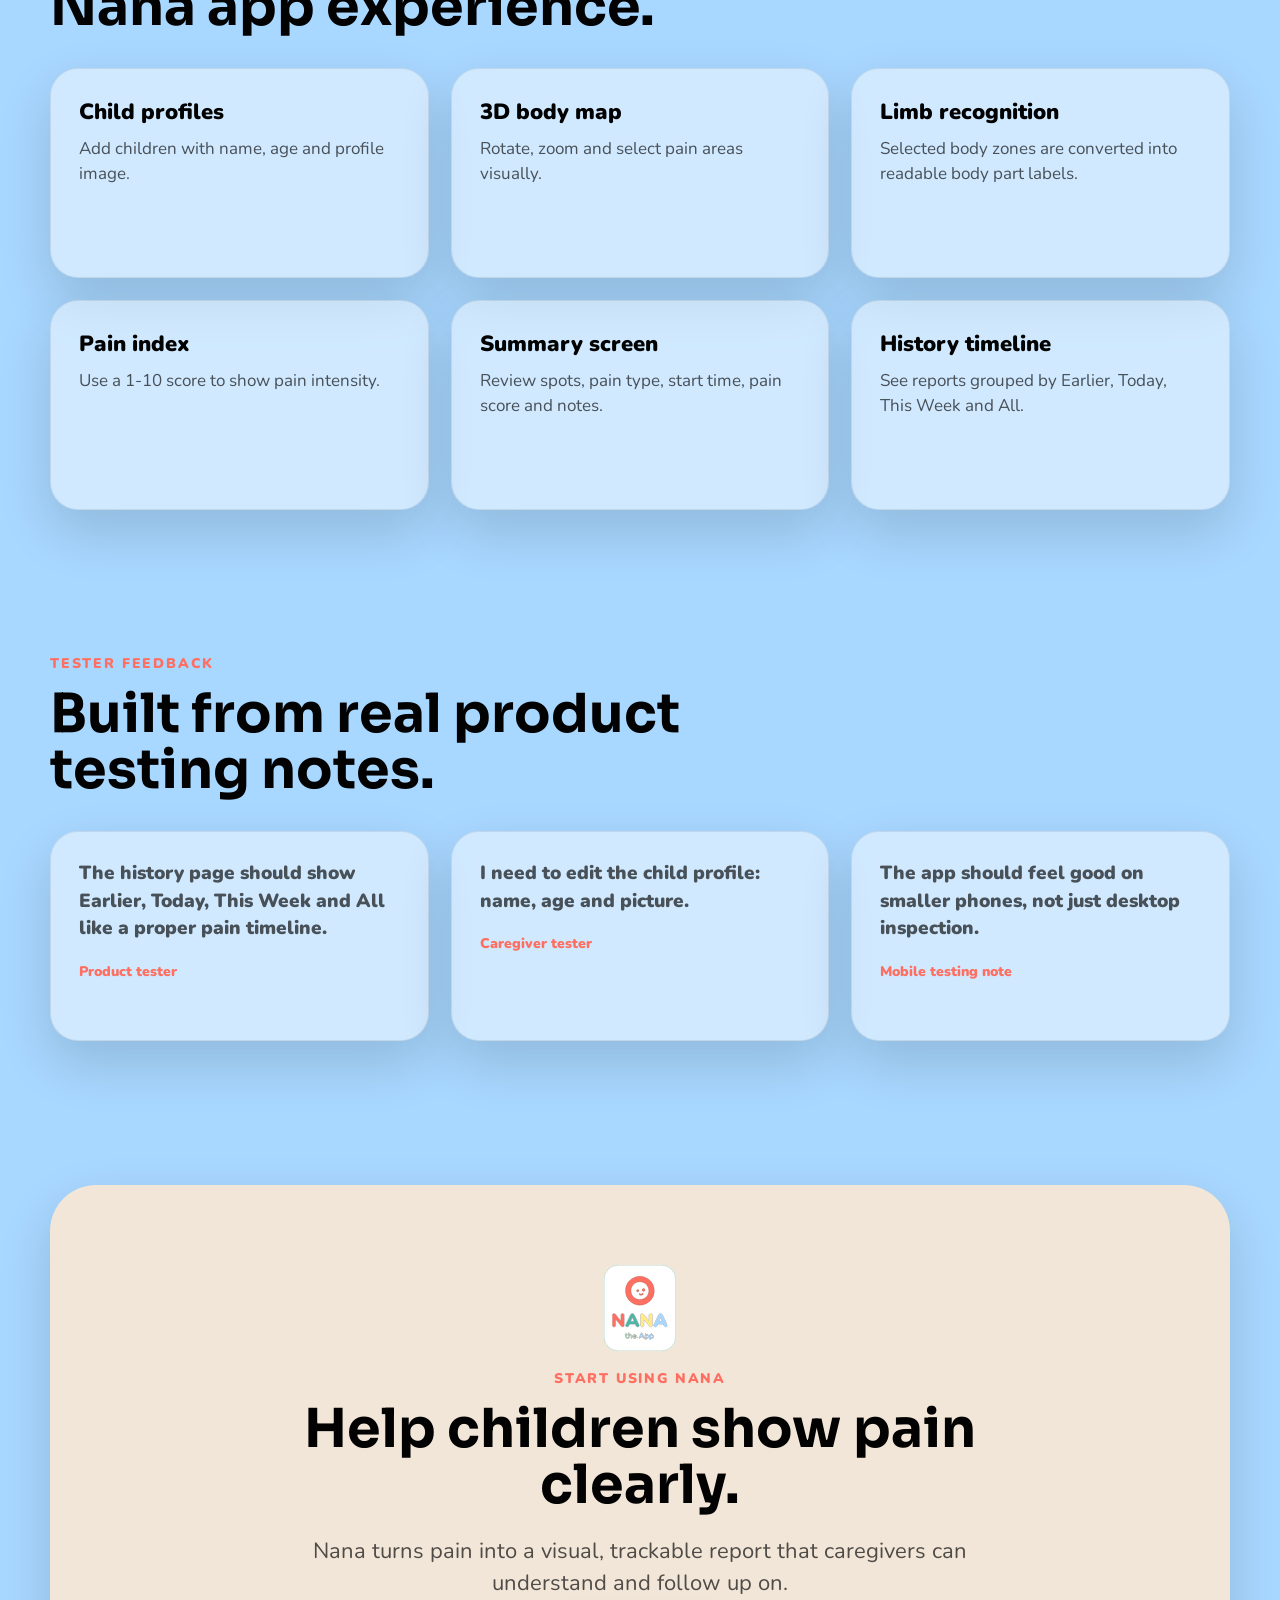
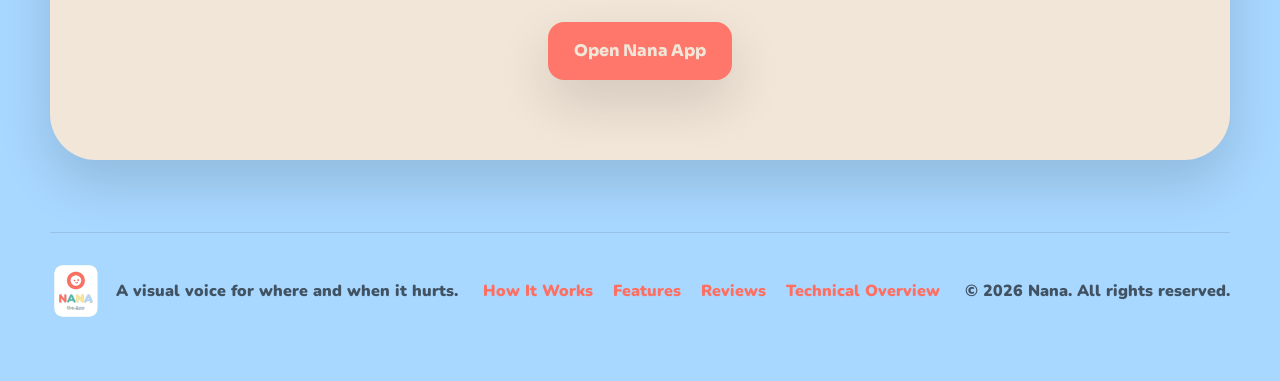
==== commit d44dbcfa: "Fix marketing responsive nav and body map sections" ====
--- a/index.html
+++ b/index.html
@@ -3,7 +3,7 @@
 <head>
   <meta charset="utf-8" />
   <meta name="viewport" content="width=device-width, initial-scale=1" />
-  <title>Nana — When kids can’t explain pain, Nana helps them show it</title>
+  <title>Nana - Digital Body Mapping for Child Pain Communication</title>
   <link rel="preconnect" href="https://fonts.googleapis.com">
   <link rel="preconnect" href="https://fonts.gstatic.com" crossorigin>
   <link href="https://fonts.googleapis.com/css2?family=Nunito:wght@700;800;900&family=Sora:wght@600;700;800&display=swap" rel="stylesheet">
@@ -12,33 +12,38 @@
 <body>
   <header class="site-header">
     <a class="brand" href="#top" aria-label="Nana home">
-      <img src="./assets/logo.svg" alt="Nana" class="brand-logo footer-style-logo" />
-      
+      <img src="./assets/logo.svg" alt="Nana" class="brand-logo" />
     </a>
 
     <nav class="site-nav" id="site-nav" aria-label="Marketing navigation">
       <a href="#product">Product</a>
       <a href="#how">How it works</a>
+      <a href="#body-map-screen">Body map</a>
       <a href="#features">Features</a>
-      <a href="#reviews">Reviews</a><a href="technical.html">Technical Overview</a>
-      
+      <a href="#reviews">Reviews</a>
+      <a href="./technical.html">Technical Overview</a>
       <a class="nav-cta" href="https://nana-app-frontend.vercel.app" target="_blank" rel="noopener noreferrer">Open Nana App</a>
     </nav>
-<button class="mobile-menu-toggle" aria-label="Open menu" aria-expanded="false" aria-controls="site-nav"><span></span><span></span><span></span></button>
+
+    <button class="mobile-menu-toggle" type="button" aria-label="Open menu" aria-expanded="false" aria-controls="site-nav">
+      <span></span>
+      <span></span>
+      <span></span>
+    </button>
   </header>
 
   <main id="top">
     <section class="hero">
       <div class="hero-copy">
         <p class="eyebrow">Child pain communication made visual</p>
-        <h1>When kids can’t explain pain, Nana helps them show it.</h1>
+        <h1>When kids cannot explain pain, Nana helps them show it.</h1>
         <p class="hero-text">
-          Nana helps children show where pain is happening through a friendly body map, while caregivers keep child profiles, pain intensity and pain history in one clear place.
+          Nana helps children show where pain is happening through a friendly 3D body map, while caregivers keep profiles, pain scores, notes and history in one clear place.
         </p>
 
         <div class="hero-actions">
-          <a href="https://nana-app-frontend.vercel.app" class="button button-primary">Get Started</a>
-          <a href="#features" class="button button-secondary">Learn More</a>
+          <a href="https://nana-app-frontend.vercel.app" class="button button-primary" target="_blank" rel="noopener noreferrer">Get Started</a>
+          <a href="#body-map-screen" class="button button-secondary">View Body Map</a>
         </div>
 
         <div class="hero-points">
@@ -46,8 +51,7 @@
           <span>3D body map</span>
           <span>Pain history</span>
         </div>
-
-        </div>
+      </div>
 
       <div class="phone-stack" id="product" aria-label="Nana product screens">
         <article class="phone phone-home">
@@ -82,7 +86,9 @@
           </div>
           <div class="screen-content">
             <h2>Pain History</h2>
-            <div class="search-box">Search pain reports</div>
+            <p class="history-helper">See reports grouped by Earlier, Today, This Week and All.</p>
+            <div class="history-tabs"><span>Earlier</span><span>Today</span><span>This Week</span><span>All</span></div>
+            <div class="search-box"><i class="search-icon"></i>Search pain reports</div>
             <p class="group-title">This Week</p>
             <div class="history-card">
               <div class="history-top">
@@ -125,12 +131,12 @@
         <article>
           <span>02</span>
           <h3>Caregivers need better context</h3>
-          <p>Nana turns scattered pain moments into a structured history that can be reviewed later.</p>
+          <p>Nana turns scattered pain moments into structured records that can be reviewed later.</p>
         </article>
         <article>
           <span>03</span>
           <h3>Doctors need clearer stories</h3>
-          <p>With child profiles, selected body areas, pain scores and notes, the pain story becomes easier to share.</p>
+          <p>Child profiles, selected body areas, pain scores and notes make the pain story easier to share.</p>
         </article>
       </div>
     </section>
@@ -149,7 +155,7 @@
           <p>Create a profile with name, age and photo.</p>
         </article>
         <article>
-          <div class="body-preview">3D</div>
+          <div class="step-body-canvas" data-body-preview></div>
           <span>Step 2</span>
           <h3>Select body area</h3>
           <p>Use the rotating body map to select where it hurts.</p>
@@ -164,7 +170,96 @@
           <img src="./assets/history-active.svg" alt="" />
           <span>Step 4</span>
           <h3>Review history</h3>
-          <p>See reports grouped by Today, This Week and Earlier.</p>
+          <p>See reports grouped by Earlier, Today, This Week and All.</p>
+        </article>
+      </div>
+    </section>
+
+    <section class="actual-app-section actual-bodymap-section" id="body-map-screen">
+      <div class="actual-section-copy">
+        <span class="eyebrow">Actual app flow</span>
+        <h2>Body map selection using Nana's real 3D body model.</h2>
+        <p>The marketing page now uses the same body model asset from the app. It shows the child context, selected body areas, zoom controls and the continue action without placeholder drawings.</p>
+      </div>
+
+      <div class="actual-screen-row">
+        <article class="nana-phone-screen nana-showpain-screen">
+          <header class="nana-topbar">
+            <button class="nana-back"><img src="./assets/back.svg" alt="" /></button>
+          </header>
+
+          <h3 class="nana-screen-title">Where does it hurt?</h3>
+          <div class="nana-child-context">
+            <img src="./assets/child1.svg" alt="Sunny" />
+            <span>For Sunny</span>
+          </div>
+          <p class="nana-body-hint">Drag to rotate. Tap the place that hurts.</p>
+
+          <div class="nana-body-stage">
+            <canvas class="nana-body-canvas" data-body-map></canvas>
+            <span class="body-label body-label-head">Head</span>
+            <span class="body-label body-label-arm">Left arm</span>
+            <span class="body-label body-label-knee">Right knee</span>
+          </div>
+
+          <div class="nana-zoom-row">
+            <button>-</button>
+            <span>Zoom</span>
+            <button>+</button>
+          </div>
+
+          <button class="nana-continue">Continue</button>
+        </article>
+      </div>
+    </section>
+
+    <section class="actual-app-section actual-notes-section" id="pain-notes-screen">
+      <div class="actual-section-copy">
+        <span class="eyebrow">Selected pain points</span>
+        <h2>Notes and summary for the pain points selected.</h2>
+        <p>Nana turns selected areas into a caregiver-friendly summary with pain type, start time, intensity and a note field.</p>
+      </div>
+
+      <div class="actual-screen-row actual-screen-row--two">
+        <article class="nana-phone-screen nana-summary-screen">
+          <header class="nana-topbar">
+            <button class="nana-back"><img src="./assets/back.svg" alt="" /></button>
+          </header>
+          <div class="nana-mini-body"><canvas data-mini-body></canvas><span>3 spots</span></div>
+          <h3 class="nana-screen-title">Pain Summary</h3>
+          <div class="nana-child-context nana-child-context--inline">
+            <img src="./assets/child1.svg" alt="Sunny" />
+            <span>For Sunny</span>
+          </div>
+          <section class="nana-summary-card">
+            <p><strong>Spots:</strong> Head, Left arm, Right knee</p>
+            <p><strong>Feels like:</strong> Sharp pain</p>
+            <p><strong>Started:</strong> Today</p>
+            <p><strong>Pain:</strong> 8 / 10</p>
+            <label class="nana-note-field">
+              <span>Add note</span>
+              <textarea rows="3" readonly>Pain started after football practice and increases while walking.</textarea>
+            </label>
+          </section>
+          <div class="nana-actions">
+            <button class="ghost">Back</button>
+            <button>Submit</button>
+          </div>
+        </article>
+
+        <article class="nana-phone-screen nana-history-detail-screen">
+          <header class="nana-app-header">
+            <img src="./assets/topnavlogo.svg" alt="" />
+            <strong>History</strong>
+            <img src="./assets/hamburgermenu.svg" alt="" />
+          </header>
+          <h3 class="nana-screen-title">Selected pain points</h3>
+          <section class="nana-summary-card nana-points-card">
+            <div class="pain-point"><span class="dot"></span><div><strong>Head</strong><p>Selected on the body map</p></div></div>
+            <div class="pain-point"><span class="dot"></span><div><strong>Left arm</strong><p>Saved as part of the pain report</p></div></div>
+            <div class="pain-point"><span class="dot"></span><div><strong>Right knee</strong><p>Visible in the caregiver summary</p></div></div>
+            <div class="note-preview"><strong>Caregiver note</strong><p>Pain started after football practice and increases while walking.</p></div>
+          </section>
         </article>
       </div>
     </section>
@@ -179,39 +274,9 @@
         <article><h3>Child profiles</h3><p>Add children with name, age and profile image.</p></article>
         <article><h3>3D body map</h3><p>Rotate, zoom and select pain areas visually.</p></article>
         <article><h3>Limb recognition</h3><p>Selected body zones are converted into readable body part labels.</p></article>
-        <article><h3>Pain index</h3><p>Use a 1–10 score to show pain intensity.</p></article>
+        <article><h3>Pain index</h3><p>Use a 1-10 score to show pain intensity.</p></article>
         <article><h3>Summary screen</h3><p>Review spots, pain type, start time, pain score and notes.</p></article>
-        <article><h3>History timeline</h3><p>Track pain reports by Today, This Week and Earlier.</p></article>
-      </div>
-    </section>
-
-    <section class="gallery section">
-      <div class="section-heading">
-        <p class="eyebrow">App screens</p>
-        <h2>Real Nana interface elements, colours and assets.</h2>
-      </div>
-
-      <div class="gallery-grid">
-        <div class="gallery-card">
-          <img src="./assets/logo.svg" alt="" />
-          <h3>Welcome</h3>
-          <p>a visual voice for where and when it hurts</p>
-        </div>
-        <div class="gallery-card">
-          <img src="./assets/child1.svg" alt="" />
-          <h3>Children</h3>
-          <p>Profiles make each pain report personal.</p>
-        </div>
-        <div class="gallery-card">
-          <div class="body-preview">3D</div>
-          <h3>Body Map</h3>
-          <p>Touch, rotate and zoom to select pain areas.</p>
-        </div>
-        <div class="gallery-card">
-          <div class="pain-scale">8<span>/10</span></div>
-          <h3>Pain Index</h3>
-          <p>A simple score helps communicate intensity.</p>
-        </div>
+        <article><h3>History timeline</h3><p>See reports grouped by Earlier, Today, This Week and All.</p></article>
       </div>
     </section>
 
@@ -223,15 +288,15 @@
 
       <div class="review-grid">
         <blockquote>
-          “The history page should show Today, This Week and All, like a proper pain timeline.”
+          <p>The history page should show Earlier, Today, This Week and All like a proper pain timeline.</p>
           <cite>Product tester</cite>
         </blockquote>
         <blockquote>
-          “I need to edit the child profile: name, age and picture.”
+          <p>I need to edit the child profile: name, age and picture.</p>
           <cite>Caregiver tester</cite>
         </blockquote>
         <blockquote>
-          “The app should feel good on smaller phones, not just desktop inspection.”
+          <p>The app should feel good on smaller phones, not just desktop inspection.</p>
           <cite>Mobile testing note</cite>
         </blockquote>
       </div>
@@ -247,49 +312,106 @@
   </main>
 
   <footer class="site-footer">
-<div class="footer-brand">
-<img src="./assets/logo.svg" class="footer-logo" alt="Nana">
-<div>
-
-<p>A visual voice for where and when it hurts.</p>
-</div>
-</div>
-<div class="footer-links">
-<a href="#how">How It Works</a>
-<a href="#features">Features</a>
-<a href="#reviews">Reviews</a><a href="technical.html">Technical Overview</a>
-</div>
-<div class="footer-meta">© 2026 Nana. All rights reserved.</div>
-</footer>
-<script>
-(function(){
-  var btn=document.querySelector('.mobile-menu-toggle');
-  var nav=document.querySelector('.site-nav');
-  if(!btn||!nav)return;
-  function close(){nav.classList.remove('is-open');btn.classList.remove('is-open');btn.setAttribute('aria-expanded','false');}
-  btn.addEventListener('click',function(){var open=nav.classList.toggle('is-open');btn.classList.toggle('is-open',open);btn.setAttribute('aria-expanded',String(open));});
-  nav.querySelectorAll('a').forEach(function(a){a.addEventListener('click',close);});
-  document.addEventListener('keydown',function(e){if(e.key==='Escape')close();});
-})();
-</script>
-
-<script>
-const toggle=document.querySelector(".mobile-menu-toggle");
-const nav=document.querySelector("#site-nav");
-if(toggle&&nav){
- toggle.addEventListener("click",()=>{
-  nav.classList.toggle("mobile-open");
-  const expanded=toggle.getAttribute("aria-expanded")==="true";
-  toggle.setAttribute("aria-expanded", String(!expanded));
- });
- document.querySelectorAll("#site-nav a").forEach(link=>{
-  link.addEventListener("click",()=>{
-   nav.classList.remove("mobile-open");
-   toggle.setAttribute("aria-expanded","false");
-  });
- });
-}
-</script>
-
+    <div class="footer-brand">
+      <img src="./assets/logo.svg" class="footer-logo" alt="Nana">
+      <p>A visual voice for where and when it hurts.</p>
+    </div>
+    <div class="footer-links">
+      <a href="#how">How It Works</a>
+      <a href="#features">Features</a>
+      <a href="#reviews">Reviews</a>
+      <a href="./technical.html">Technical Overview</a>
+    </div>
+    <div class="footer-meta">© 2026 Nana. All rights reserved.</div>
+  </footer>
+
+  <script src="https://cdnjs.cloudflare.com/ajax/libs/three.js/r128/three.min.js"></script>
+  <script src="https://cdn.jsdelivr.net/npm/three@0.128.0/examples/js/loaders/GLTFLoader.js"></script>
+  <script>
+    (function () {
+      var btn = document.querySelector('.mobile-menu-toggle');
+      var nav = document.querySelector('.site-nav');
+      if (!btn || !nav) return;
+      function close() {
+        nav.classList.remove('is-open');
+        btn.classList.remove('is-open');
+        btn.setAttribute('aria-expanded', 'false');
+      }
+      btn.addEventListener('click', function () {
+        var open = !nav.classList.contains('is-open');
+        nav.classList.toggle('is-open', open);
+        btn.classList.toggle('is-open', open);
+        btn.setAttribute('aria-expanded', String(open));
+      });
+      nav.querySelectorAll('a').forEach(function (a) { a.addEventListener('click', close); });
+      document.addEventListener('keydown', function (e) { if (e.key === 'Escape') close(); });
+    })();
+
+    (function () {
+      if (!window.THREE || !window.THREE.GLTFLoader) return;
+      var MODEL_Y_MIN = 0.0008;
+      var MODEL_Y_MAX = 1.1005;
+      var MODEL_SCALE = 1.8 / (MODEL_Y_MAX - MODEL_Y_MIN);
+      var MODEL_CENTRE_Y = (MODEL_Y_MIN + MODEL_Y_MAX) / 2;
+
+      function mountBody(canvas, options) {
+        if (!canvas) return;
+        var parent = canvas.parentElement;
+        var rect = parent.getBoundingClientRect();
+        var width = rect.width || 260;
+        var height = rect.height || 360;
+        var renderer = new THREE.WebGLRenderer({ canvas: canvas, antialias: true, alpha: true });
+        renderer.setPixelRatio(Math.min(window.devicePixelRatio || 1, 2));
+        renderer.setSize(width, height);
+        renderer.setClearColor(0x000000, 0);
+
+        var scene = new THREE.Scene();
+        var camera = new THREE.PerspectiveCamera(48, width / height, 0.01, 100);
+        camera.position.set(0, 0, options.distance || 2.25);
+        camera.lookAt(0, 0, 0);
+        scene.add(new THREE.AmbientLight(0xfff8ef, 0.85));
+        var key = new THREE.DirectionalLight(0xffffff, 1.4);
+        key.position.set(2, 3, 2);
+        scene.add(key);
+
+        new THREE.GLTFLoader().load('./assets/bodymap.glb', function (gltf) {
+          var model = gltf.scene;
+          model.scale.setScalar(MODEL_SCALE);
+          model.position.set(0, -(MODEL_CENTRE_Y * MODEL_SCALE), 0);
+          model.traverse(function (node) {
+            if (!node.isMesh) return;
+            node.material = new THREE.MeshStandardMaterial({ color: 0xf0b882, roughness: 0.55 });
+          });
+          scene.add(model);
+
+          var pinMaterial = new THREE.MeshBasicMaterial({ color: 0xff6f61 });
+          [
+            [0, 0.79, 0.11],
+            [-0.34, 0.22, 0.02],
+            [0.16, -0.48, 0.08]
+          ].forEach(function (point) {
+            var pin = new THREE.Mesh(new THREE.SphereGeometry(0.045, 18, 18), pinMaterial);
+            pin.position.set(point[0], point[1], point[2]);
+            model.add(pin);
+          });
+
+          function loop() {
+            window.requestAnimationFrame(loop);
+            if (options.rotate !== false) model.rotation.y += options.speed || 0.006;
+            renderer.render(scene, camera);
+          }
+          loop();
+        });
+      }
+
+      mountBody(document.querySelector('[data-body-map]'), { distance: 2.25, speed: 0.005 });
+      mountBody(document.querySelector('[data-mini-body]'), { distance: 2.55, speed: 0.007 });
+      document.querySelectorAll('[data-body-preview]').forEach(function (node) {
+        var canvas = document.createElement('canvas');
+        node.appendChild(canvas);
+        mountBody(canvas, { distance: 2.6, speed: 0.008 });
+      });
+    })();
+  </script>
 </body>
 </html>
--- a/styles.css
+++ b/styles.css
@@ -7,23 +7,15 @@
   --button-red: #ff776b;
   --teal: #4fb4a6;
   --white: #ffffff;
-
   --font-heading: "Sora", sans-serif;
   --font-body: "Nunito", sans-serif;
-
   --page: min(1180px, calc(100% - 72px));
   --shadow: 0 22px 54px rgba(2, 2, 2, 0.14);
-  --radius: 30px;
+  --radius: 28px;
 }
 
-* {
-  box-sizing: border-box;
-}
-
-html {
-  scroll-behavior: smooth;
-}
-
+* { box-sizing: border-box; }
+html { scroll-behavior: smooth; }
 body {
   margin: 0;
   background:
@@ -32,60 +24,79 @@
     var(--blue);
   color: var(--black);
   font-family: var(--font-body);
-}
-
-a {
-  color: inherit;
-  text-decoration: none;
-}
+  overflow-x: hidden;
+}
+a { color: inherit; text-decoration: none; }
+img, canvas { display: block; max-width: 100%; }
+h1, h2, h3, p { margin-top: 0; }
 
 .site-header {
   width: var(--page);
-  margin: 22px auto 0;
-  padding: 14px 18px;
-  border-radius: 999px;
-  background: rgba(242, 230, 216, 0.82);
+  min-height: 82px;
+  margin: 18px auto 0;
+  padding: 12px 18px;
   border: 1px solid rgba(2, 2, 2, .10);
+  border-radius: 999px;
+  background: rgba(242, 230, 216, 0.9);
   box-shadow: 0 12px 34px rgba(2, 2, 2, .08);
   backdrop-filter: blur(14px);
   display: flex;
   align-items: center;
   justify-content: space-between;
+  gap: 18px;
   position: sticky;
-  top: 18px;
-  z-index: 20;
-}
-
-.brand {
-  display: flex;
-  align-items: center;
-  gap: 12px;
-  color: var(--red);
-  font-family: var(--font-heading);
-  font-size: 24px;
-  font-weight: 800;
-}
-
-.brand-logo {
-  width: 44px;
-  height: 44px;
-  object-fit: contain;
-}
-
+  top: 14px;
+  z-index: 50;
+}
+.brand { display: flex; align-items: center; flex: 0 0 auto; }
+.brand-logo { width: 58px; height: 58px; object-fit: contain; }
 .site-nav {
-  display: flex;
-  align-items: center;
-  gap: 22px;
+  margin-left: auto;
+  display: flex;
+  align-items: center;
+  justify-content: flex-end;
+  gap: clamp(10px, 1.6vw, 22px);
   font-size: 15px;
   font-weight: 900;
 }
-
+.site-nav.is-static {
+  display: flex;
+}
+.site-nav a {
+  white-space: nowrap;
+  padding: 10px 0;
+}
 .nav-cta {
-  padding: 12px 16px;
+  padding: 12px 16px !important;
   border-radius: 999px;
   background: var(--button-red);
   color: var(--neutral);
 }
+.mobile-menu-toggle {
+  display: none;
+  width: 56px;
+  height: 56px;
+  border: 0;
+  border-radius: 16px;
+  background: rgba(255, 255, 255, .62);
+  box-shadow: 0 10px 24px rgba(2, 2, 2, .08);
+  cursor: pointer;
+  align-items: center;
+  justify-content: center;
+  flex-direction: column;
+  gap: 6px;
+  flex: 0 0 auto;
+}
+.mobile-menu-toggle span {
+  width: 26px;
+  height: 4px;
+  border-radius: 999px;
+  background: var(--teal);
+  transition: transform .2s ease, opacity .2s ease;
+}
+.mobile-menu-toggle.is-open span:nth-child(1) { transform: translateY(10px) rotate(45deg); }
+.mobile-menu-toggle.is-open span:nth-child(2) { opacity: 0; }
+.mobile-menu-toggle.is-open span:nth-child(3) { transform: translateY(-10px) rotate(-45deg); }
 
 .hero {
   width: var(--page);
@@ -93,11 +104,10 @@
   margin: 0 auto;
   padding: 72px 0 82px;
   display: grid;
-  grid-template-columns: 1fr 1.05fr;
+  grid-template-columns: minmax(0, 1fr) minmax(520px, 1.05fr);
   align-items: center;
   gap: 72px;
 }
-
 .eyebrow {
   color: var(--red);
   font-size: 14px;
@@ -105,53 +115,32 @@
   letter-spacing: .13em;
   text-transform: uppercase;
 }
-
-h1,
-h2,
-h3,
-p {
-  margin-top: 0;
-}
-
 h1 {
-  max-width: 690px;
+  max-width: 700px;
   margin-bottom: 24px;
   color: var(--red);
   font-family: var(--font-heading);
   font-size: clamp(58px, 6vw, 82px);
   line-height: .96;
-  letter-spacing: -0.065em;
+  letter-spacing: 0;
   text-shadow: 0 2px 0 rgba(95, 87, 127, .28);
 }
-
 h2 {
-  max-width: 790px;
+  max-width: 820px;
   margin-bottom: 22px;
   font-family: var(--font-heading);
-  font-size: 46px;
-  line-height: 1.05;
-  letter-spacing: -0.04em;
-}
-
-h3 {
-  margin-bottom: 10px;
-  font-size: 22px;
-  font-weight: 900;
-}
-
+  font-size: clamp(38px, 4.2vw, 56px);
+  line-height: 1.04;
+  letter-spacing: 0;
+}
+h3 { margin-bottom: 10px; font-size: 22px; font-weight: 900; }
 .hero-text {
   max-width: 620px;
   color: rgba(2, 2, 2, .68);
   font-size: 22px;
   line-height: 1.45;
 }
-
-.hero-actions {
-  display: flex;
-  gap: 16px;
-  margin-top: 34px;
-}
-
+.hero-actions { display: flex; gap: 16px; margin-top: 34px; }
 .button {
   min-height: 58px;
   padding: 18px 26px;
@@ -162,61 +151,41 @@
   font-family: var(--font-heading);
   font-weight: 800;
   box-shadow: var(--shadow);
-}
-
-.button-primary {
-  background: var(--button-red);
-  color: var(--neutral);
-}
-
-.button-secondary {
-  background: var(--yellow);
-  color: var(--red);
-}
-
+  text-align: center;
+}
+.button-primary { background: var(--button-red); color: var(--neutral); }
+.button-secondary { background: var(--yellow); color: var(--red); }
 .hero-points {
   display: flex;
   flex-wrap: wrap;
   gap: 10px;
   margin-top: 28px;
-}
-
+  max-width: 560px;
+}
 .hero-points span {
   padding: 10px 14px;
   border-radius: 999px;
   background: rgba(255, 255, 255, .48);
   font-weight: 900;
+  line-height: 1;
+  white-space: nowrap;
 }
 
-.phone-stack {
-  min-height: 710px;
-  position: relative;
-}
-
+.phone-stack { min-height: 710px; position: relative; }
 .phone {
   width: 316px;
   height: 646px;
+  border: 10px solid #171717;
   border-radius: 38px;
   overflow: hidden;
   background: var(--blue);
-  border: 10px solid #171717;
   box-shadow: 0 30px 80px rgba(2, 2, 2, .30);
   position: absolute;
-}
-
-.phone-home {
-  left: 18px;
-  top: 18px;
-  z-index: 2;
-}
-
-.phone-history {
-  right: 0;
-  top: 82px;
-  transform: rotate(3deg);
-  z-index: 1;
-}
-
+  display: flex;
+  flex-direction: column;
+}
+.phone-home { left: 18px; top: 18px; z-index: 2; }
+.phone-history { right: 0; top: 82px; transform: rotate(3deg); z-index: 1; }
 .app-header {
   height: 86px;
   padding: 14px 16px 10px;
@@ -225,38 +194,22 @@
   align-items: center;
   justify-content: space-between;
 }
-
-.app-header img:first-child {
-  width: 42px;
-  height: 42px;
-  object-fit: contain;
-}
-
-.app-header img:last-child {
-  width: 38px;
-  height: 28px;
-  object-fit: contain;
-}
-
-.app-header strong {
-  color: var(--red);
-  font-size: 18px;
-  font-weight: 900;
-}
-
+.app-header img:first-child { width: 42px; height: 42px; object-fit: contain; }
+.app-header img:last-child { width: 38px; height: 28px; object-fit: contain; }
+.app-header strong { color: var(--red); font-size: 18px; font-weight: 900; }
 .screen-content {
-  min-height: 460px;
+  flex: 1 1 auto;
+  min-height: 0;
+  overflow: hidden;
   padding: 22px 18px;
 }
-
 .screen-content h2 {
-  margin: 0 auto 28px;
+  margin: 0 auto 16px;
   text-align: center;
   color: var(--red);
   font-size: 24px;
   -webkit-text-stroke: 1px #5f577f;
 }
-
 .child-card {
   width: 214px;
   margin: 0 auto;
@@ -266,7 +219,6 @@
   background: var(--yellow);
   text-align: center;
 }
-
 .child-photo-wrap {
   width: 98px;
   height: 98px;
@@ -276,32 +228,17 @@
   border: 6px solid #8cc8ff;
   background: var(--white);
 }
-
-.child-photo-wrap img {
-  width: 100%;
-  height: 100%;
-  object-fit: cover;
-}
-
-.divider {
-  height: 1px;
-  background: var(--black);
-}
-
+.child-photo-wrap img { width: 100%; height: 100%; object-fit: cover; }
+.divider { height: 1px; background: var(--black); }
 .child-card h3 {
   margin: 12px 0 6px;
   color: var(--red);
   font-size: 24px;
   -webkit-text-stroke: 1px #5f577f;
 }
-
-.child-card p {
-  margin-bottom: 10px;
-  font-weight: 900;
-}
-
+.child-card p { margin-bottom: 10px; font-weight: 900; }
 .child-card button {
-  width: 146px;
+  width: 156px;
   height: 46px;
   margin: 8px 0 14px;
   border: 0;
@@ -309,10 +246,9 @@
   background: var(--teal);
   color: var(--neutral);
   font-family: var(--font-body);
-  font-size: 17px;
-  font-weight: 900;
-}
-
+  font-size: 15px;
+  font-weight: 900;
+}
 .app-nav {
   height: 90px;
   padding: 12px 28px;
@@ -320,28 +256,64 @@
   display: flex;
   align-items: center;
   justify-content: space-between;
-}
-
-.app-nav img {
-  width: 48px;
-  height: 48px;
-  object-fit: contain;
-}
-
-.app-nav .muted {
-  opacity: .38;
-}
-
+  flex: 0 0 auto;
+}
+.app-nav img { width: 48px; height: 48px; object-fit: contain; }
+.app-nav .muted { opacity: .38; }
+.history-helper {
+  margin: 0 auto 8px;
+  max-width: 240px;
+  color: rgba(2,2,2,.64);
+  font-size: 12px;
+  font-weight: 900;
+  line-height: 1.25;
+  text-align: center;
+}
+.history-tabs {
+  display: flex;
+  flex-wrap: wrap;
+  justify-content: center;
+  gap: 6px;
+  margin-bottom: 12px;
+}
+.history-tabs span {
+  padding: 5px 8px;
+  border-radius: 999px;
+  background: rgba(255,255,255,.55);
+  color: var(--red);
+  font-size: 10px;
+  font-weight: 900;
+}
 .search-box {
-  margin-bottom: 16px;
-  padding: 12px 14px;
+  margin-bottom: 14px;
+  padding: 10px 12px;
   border-radius: 16px;
   background: rgba(255,255,255,.56);
   color: rgba(2,2,2,.44);
   font-size: 13px;
   font-weight: 900;
-}
-
+  display: flex;
+  align-items: center;
+  gap: 8px;
+}
+.search-icon {
+  position: relative;
+  width: 14px;
+  height: 14px;
+  border: 3px solid var(--teal);
+  border-radius: 999px;
+}
+.search-icon::after {
+  content: "";
+  position: absolute;
+  right: -5px;
+  bottom: -4px;
+  width: 7px;
+  height: 3px;
+  border-radius: 999px;
+  background: var(--teal);
+  transform: rotate(45deg);
+}
 .group-title {
   margin: 0 0 8px;
   color: var(--red);
@@ -349,58 +321,40 @@
   font-weight: 900;
   text-transform: uppercase;
 }
-
 .history-card {
-  padding: 13px;
+  padding: 12px;
   border-radius: 18px;
   background: rgba(255, 233, 138, .95);
   border: 1px solid rgba(2,2,2,.14);
   box-shadow: 0 8px 18px rgba(2,2,2,.08);
 }
-
-.history-top {
-  display: flex;
-  align-items: center;
-  gap: 10px;
-}
-
+.history-top { display: flex; align-items: center; gap: 10px; }
 .history-top > img {
-  width: 48px;
-  height: 48px;
+  width: 46px;
+  height: 46px;
   border-radius: 999px;
   border: 4px solid #8cc8ff;
   background: var(--white);
   object-fit: cover;
 }
-
-.history-top span {
-  display: block;
-  color: rgba(2,2,2,.55);
-  font-size: 11px;
-}
-
+.history-top span { display: block; color: rgba(2,2,2,.55); font-size: 11px; }
+.score, .pain-scale {
+  background: var(--button-red);
+  color: #fff;
+}
 .score {
   width: 50px;
   height: 50px;
   margin-left: auto;
   border-radius: 16px;
-  background: var(--button-red);
-  color: white;
   display: grid;
   place-items: center;
   line-height: .8;
 }
-
-.score strong {
-  font-size: 22px;
-}
-
-.score span {
-  font-size: 10px;
-}
-
+.score strong { font-size: 22px; color: #fff; }
+.score span { font-size: 10px; color: #fff; }
 .history-card p {
-  margin: 9px 0 0;
+  margin: 8px 0 0;
   padding: 8px;
   border-radius: 12px;
   background: rgba(255,255,255,.44);
@@ -409,38 +363,53 @@
   gap: 8px;
   font-size: 12px;
 }
+.history-card b { color: rgba(2,2,2,.72); font-weight: 1000; }
+.history-card span { color: rgba(2,2,2,.68); font-weight: 800; }
+.mini-icon {
+  display: inline-block;
+  width: 15px;
+  height: 15px;
+  margin-right: 7px;
+  border-radius: 5px;
+  vertical-align: -3px;
+  background: var(--teal);
+  box-shadow: inset 0 0 0 3px rgba(255,255,255,.45);
+}
+.mini-icon.area { border-radius: 999px; background: var(--red); }
+.mini-icon.type { background: linear-gradient(135deg,var(--red) 0 50%,var(--yellow) 50% 100%); }
+.mini-icon.note { background: var(--teal); }
 
-.history-card b {
-  color: rgba(2,2,2,.65);
-}
-
-.history-card span {
-  font-style: normal;
-}
-
-.section {
+.section, .actual-app-section {
   width: var(--page);
   margin: 0 auto;
   padding: 72px 0;
 }
-
-.section-heading {
-  margin-bottom: 32px;
-}
-
-.cards-3,
-.feature-grid,
-.review-grid {
+.section-heading, .actual-section-copy { margin-bottom: 32px; }
+.actual-section-copy {
+  max-width: 780px;
+  margin-left: auto;
+  margin-right: auto;
+  text-align: center;
+}
+.actual-section-copy p {
+  max-width: 700px;
+  margin: 0 auto;
+  color: rgba(2,2,2,.68);
+  font-size: 19px;
+  line-height: 1.55;
+  font-weight: 800;
+}
+.cards-3, .feature-grid, .review-grid {
   display: grid;
-  grid-template-columns: repeat(3, 1fr);
+  grid-template-columns: repeat(3, minmax(0, 1fr));
   gap: 22px;
 }
-
-.cards-3 article,
-.feature-grid article,
-.review-grid blockquote,
-.steps article,
-.gallery-card {
+.steps {
+  display: grid;
+  grid-template-columns: repeat(4, minmax(0, 1fr));
+  gap: 20px;
+}
+.cards-3 article, .feature-grid article, .review-grid blockquote, .steps article {
   min-height: 210px;
   padding: 28px;
   border-radius: var(--radius);
@@ -448,11 +417,10 @@
   border: 1px solid rgba(2,2,2,.08);
   box-shadow: var(--shadow);
 }
-
-.cards-3 span {
+.cards-3 span, .steps span {
   display: inline-grid;
   place-items: center;
-  width: 48px;
+  min-width: 48px;
   height: 48px;
   margin-bottom: 18px;
   border-radius: 999px;
@@ -460,94 +428,269 @@
   color: var(--red);
   font-family: var(--font-heading);
   font-weight: 900;
-}
-
-.cards-3 p,
-.feature-grid p,
-.steps p,
-.gallery-card p,
-.review-grid blockquote {
+  padding: 0 12px;
+}
+.cards-3 p, .feature-grid p, .steps p, .review-grid p {
   color: rgba(2,2,2,.66);
   font-size: 17px;
   line-height: 1.45;
 }
-
-.steps,
-.gallery-grid {
-  display: grid;
-  grid-template-columns: repeat(4, 1fr);
-  gap: 20px;
-}
-
-.steps img {
-  width: 58px;
-  height: 58px;
-  margin-bottom: 18px;
-  object-fit: contain;
-}
-
-.steps span {
-  display: block;
-  margin-bottom: 8px;
-  color: var(--red);
-  font-size: 13px;
-  font-weight: 900;
-  text-transform: uppercase;
-}
-
-.body-preview,
-.pain-scale {
+.steps img, .step-body-canvas, .pain-scale {
   width: 64px;
   height: 64px;
   margin-bottom: 18px;
   border-radius: 18px;
-  background: var(--teal);
-  color: var(--neutral);
+}
+.steps img { object-fit: contain; }
+.step-body-canvas {
+  background: rgba(79, 180, 166, .18);
+  overflow: hidden;
+}
+.step-body-canvas canvas { width: 100%; height: 100%; }
+.pain-scale {
   display: grid;
   place-items: center;
   font-family: var(--font-heading);
   font-size: 24px;
   font-weight: 900;
-}
+  line-height: .7;
+}
+.pain-scale span { color: #fff; font-size: 12px; }
 
-.pain-scale {
+.actual-screen-row {
+  display: flex;
+  justify-content: center;
+  align-items: flex-start;
+  gap: 28px;
+}
+.actual-screen-row--two { flex-wrap: wrap; }
+.nana-phone-screen {
+  width: 314px;
+  min-height: 646px;
+  border: 10px solid #171717;
+  border-radius: 38px;
+  overflow: hidden;
+  background: var(--blue);
+  box-shadow: 0 30px 80px rgba(2,2,2,.28);
+  position: relative;
+}
+.nana-topbar {
+  height: 64px;
+  padding: 14px 16px 0;
+  display: flex;
+  align-items: center;
+}
+.nana-back {
+  width: 42px;
+  height: 44px;
+  border: 0;
+  border-radius: 12px;
+  background: var(--yellow);
+  display: grid;
+  place-items: center;
+}
+.nana-back img { width: 18px; height: 30px; object-fit: contain; }
+.nana-screen-title {
+  margin: 14px 16px 0;
+  color: var(--red);
+  font-family: var(--font-body);
+  font-size: 28px;
+  font-weight: 900;
+  line-height: 1.08;
+  -webkit-text-stroke: .5px #000;
+}
+.nana-child-context {
+  width: calc(100% - 36px);
+  margin: 12px auto 0;
+  padding: 9px 12px;
+  border-radius: 18px;
+  background: rgba(255,255,255,.45);
+  display: flex;
+  align-items: center;
+  gap: 10px;
+  color: rgba(2,2,2,.72);
+  font-size: 14px;
+  font-weight: 900;
+}
+.nana-child-context img {
+  width: 44px;
+  height: 44px;
+  border-radius: 999px;
+  border: 4px solid #8cc8ff;
+  background: #fff;
+  object-fit: cover;
+}
+.nana-body-hint {
+  margin: 13px auto 0;
+  max-width: 260px;
+  text-align: center;
+  color: rgba(2,2,2,.68);
+  font-size: 14px;
+  font-weight: 900;
+}
+.nana-body-stage {
+  width: 220px;
+  height: 330px;
+  margin: 8px auto 0;
+  position: relative;
+}
+.nana-body-canvas, .nana-mini-body canvas {
+  width: 100%;
+  height: 100%;
+}
+.body-label {
+  position: absolute;
+  padding: 7px 9px;
+  border-radius: 999px;
   background: var(--button-red);
-  color: white;
-  line-height: .7;
-}
+  color: #fff;
+  border: 1.5px solid rgba(255,255,255,.9);
+  box-shadow: 0 2px 6px rgba(0,0,0,.18);
+  font-size: 11px;
+  font-weight: 900;
+}
+.body-label-head { left: 50%; top: 24%; transform: translateX(-50%); }
+.body-label-arm { left: 7%; top: 48%; }
+.body-label-knee { right: 2%; bottom: 24%; }
+.nana-zoom-row {
+  display: flex;
+  align-items: center;
+  justify-content: center;
+  gap: 9px;
+  margin: 12px auto 0;
+}
+.nana-zoom-row button {
+  width: 48px;
+  height: 46px;
+  border: 1px solid #fff;
+  border-radius: 12px;
+  color: #fff;
+  font-size: 30px;
+  font-weight: 900;
+}
+.nana-zoom-row button:first-child { background: var(--red); }
+.nana-zoom-row button:last-child { background: var(--teal); }
+.nana-zoom-row span { color: rgba(2,2,2,.52); font-size: 12px; font-weight: 900; }
+.nana-continue {
+  width: 176px;
+  height: 50px;
+  margin: 12px auto 20px;
+  border: 0;
+  border-radius: 13px;
+  background: var(--button-red);
+  color: var(--neutral);
+  display: block;
+  font-family: var(--font-heading);
+  font-size: 18px;
+  font-weight: 900;
+}
+.nana-mini-body {
+  width: 124px;
+  height: 156px;
+  margin: 18px auto 0;
+  border: 1.5px solid var(--teal);
+  border-radius: 24px;
+  background: rgba(255,255,255,.28);
+  position: relative;
+  overflow: hidden;
+}
+.nana-mini-body span {
+  position: absolute;
+  left: 50%;
+  bottom: 7px;
+  transform: translateX(-50%);
+  background: var(--yellow);
+  border: 1px solid var(--black);
+  border-radius: 999px;
+  padding: 2px 8px;
+  font-size: 11px;
+  font-weight: 900;
+  white-space: nowrap;
+}
+.nana-summary-card {
+  margin: 14px 16px 0;
+  padding: 16px;
+  border-radius: 22px;
+  background: rgba(255,255,255,.58);
+  border: 1px solid rgba(2,2,2,.1);
+}
+.nana-summary-card p {
+  margin: 0 0 10px;
+  color: rgba(2,2,2,.68);
+  font-size: 14px;
+  font-weight: 800;
+  line-height: 1.35;
+}
+.nana-summary-card strong { color: rgba(2,2,2,.92); font-weight: 1000; }
+.nana-note-field { display: block; margin-top: 18px; }
+.nana-note-field span {
+  display: block;
+  margin-bottom: 7px;
+  color: var(--red);
+  font-size: 13px;
+  font-weight: 900;
+}
+.nana-note-field textarea {
+  width: 100%;
+  border: 1px solid rgba(2,2,2,.12);
+  border-radius: 14px;
+  padding: 10px;
+  resize: none;
+  background: var(--yellow);
+  color: #020202;
+  font-family: var(--font-body);
+  font-size: 13px;
+  font-weight: 800;
+}
+.nana-actions { display: flex; gap: 10px; width: 250px; margin: 16px auto 22px; }
+.nana-actions button {
+  flex: 1;
+  height: 50px;
+  border: 0;
+  border-radius: 14px;
+  background: var(--button-red);
+  color: var(--neutral);
+  font-family: var(--font-body);
+  font-size: 17px;
+  font-weight: 900;
+}
+.nana-actions .ghost { background: rgba(107,178,253,.35); color: rgba(2,2,2,.7); }
+.nana-app-header {
+  height: 82px;
+  padding: 14px 16px 10px;
+  background: var(--neutral);
+  display: flex;
+  align-items: center;
+  justify-content: space-between;
+}
+.nana-app-header img:first-child { width: 42px; height: 42px; object-fit: contain; }
+.nana-app-header img:last-child { width: 38px; height: 28px; object-fit: contain; }
+.nana-app-header strong { color: var(--red); font-size: 17px; font-weight: 900; }
+.pain-point { display: flex; gap: 11px; padding: 10px 0; border-bottom: 1px solid rgba(2,2,2,.08); }
+.pain-point .dot {
+  width: 14px;
+  height: 14px;
+  margin-top: 4px;
+  border-radius: 999px;
+  background: var(--button-red);
+  box-shadow: 0 0 0 5px rgba(255,111,97,.18);
+  flex: 0 0 auto;
+}
+.pain-point strong { display: block; color: var(--red); font-size: 15px; font-weight: 900; }
+.pain-point p, .note-preview p { margin: 3px 0 0; color: rgba(2,2,2,.65); font-size: 12px; }
+.note-preview { margin-top: 14px; padding: 13px; border-radius: 16px; background: var(--yellow); }
+.note-preview strong { color: var(--red); }
 
-.pain-scale span {
-  font-size: 12px;
-}
-
-.gallery-card {
-  min-height: 278px;
-  display: flex;
-  flex-direction: column;
-  justify-content: center;
-}
-
-.gallery-card img {
-  width: 94px;
-  height: 94px;
-  object-fit: contain;
-  margin-bottom: 20px;
-}
-
-.review-grid blockquote {
-  margin: 0;
-  font-size: 21px;
-  font-weight: 900;
-}
-
+.review-grid blockquote { margin: 0; }
+.review-grid p { font-size: 19px; font-weight: 900; }
 .review-grid cite {
   display: block;
-  margin-top: 20px;
+  margin-top: 18px;
   color: var(--red);
   font-size: 14px;
   font-style: normal;
-}
-
+  font-weight: 900;
+}
 .cta {
   width: var(--page);
   margin: 72px auto;
@@ -557,408 +700,196 @@
   text-align: center;
   box-shadow: var(--shadow);
 }
-
-.cta img {
-  width: 86px;
-  height: 86px;
-  object-fit: contain;
-  margin-bottom: 18px;
-}
-
-.cta h2,
-.cta p {
-  margin-left: auto;
-  margin-right: auto;
-}
-
+.cta img { width: 86px; height: 86px; object-fit: contain; margin: 0 auto 18px; }
+.cta h2, .cta p { margin-left: auto; margin-right: auto; }
 .cta p:not(.eyebrow) {
   max-width: 700px;
   color: rgba(2,2,2,.68);
   font-size: 22px;
   line-height: 1.45;
 }
-
 .site-footer {
   width: var(--page);
   margin: 0 auto 32px;
-  padding: 24px 0;
-  display: flex;
+  padding: 32px 0;
+  border-top: 1px solid rgba(2,2,2,.1);
+  display: flex;
+  align-items: center;
   justify-content: space-between;
+  gap: 24px;
+  flex-wrap: wrap;
   color: rgba(2,2,2,.62);
   font-weight: 900;
 }
+.footer-brand { display: flex; align-items: center; gap: 14px; }
+.footer-logo { width: 52px; height: 52px; object-fit: contain; }
+.footer-brand p { margin: 0; }
+.footer-links { display: flex; gap: 20px; flex-wrap: wrap; }
+.footer-links a { color: var(--red); }
 
-@media (max-width: 1000px) {
+@media (max-width: 1040px) {
+  :root { --page: calc(100% - 28px); --radius: 24px; }
+  .site-header {
+    min-height: 78px;
+    padding: 10px 14px;
+    border-radius: 28px;
+  }
+  .brand-logo { width: 58px; height: 58px; }
+  .mobile-menu-toggle { display: flex; }
   .site-nav {
     display: none;
-  }
+    position: absolute;
+    left: 0;
+    right: 0;
+    top: calc(100% + 10px);
+    margin: 0;
+    padding: 14px;
+    border-radius: 22px;
+    background: rgba(242,230,216,.98);
+    box-shadow: 0 18px 40px rgba(2,2,2,.18);
+    flex-direction: column;
+    align-items: stretch;
+    gap: 10px;
+  }
+  .site-nav.is-static {
+    display: flex;
+    position: static;
+    flex-direction: row;
+    flex-wrap: wrap;
+    justify-content: flex-end;
+    box-shadow: none;
+    background: transparent;
+    padding: 0;
+  }
+  .site-nav.is-static a {
+    background: rgba(255,255,255,.55);
+  }
+  .site-nav.is-open { display: flex; }
+  .site-nav a {
+    display: block;
+    text-align: center;
+    padding: 13px 14px;
+    border-radius: 999px;
+    background: rgba(255,255,255,.55);
+    font-size: 14px;
+  }
+  .hero {
+    display: block;
+    min-height: auto;
+    padding: 54px 0 44px;
+  }
+  h1 { font-size: clamp(42px, 12vw, 64px); line-height: 1; }
+  h2 { font-size: clamp(32px, 9vw, 44px); }
+  .hero-text { font-size: 20px; }
+  .hero-actions { display: grid; grid-template-columns: 1fr 1fr; gap: 12px; }
+  .hero-points {
+    display: flex;
+    width: 100%;
+    max-width: 100%;
+    align-items: center;
+    justify-content: flex-start;
+    gap: 8px;
+  }
+  .hero-points span {
+    width: auto;
+    flex: 0 0 auto;
+    text-align: center;
+    font-size: 13px;
+    padding: 9px 11px;
+  }
+  .phone-stack {
+    margin-top: 34px;
+    min-height: 0;
+    display: flex;
+    gap: 16px;
+    overflow-x: auto;
+    padding: 6px 4px 18px;
+    scroll-snap-type: x mandatory;
+    -webkit-overflow-scrolling: touch;
+  }
+  .phone {
+    position: relative;
+    left: auto;
+    right: auto;
+    top: auto;
+    transform: none;
+    flex: 0 0 258px;
+    width: 258px;
+    height: 528px;
+    border-width: 8px;
+    border-radius: 32px;
+    scroll-snap-align: center;
+  }
+  .app-header { height: 70px; padding: 10px 12px; }
+  .app-header img:first-child { width: 36px; height: 36px; }
+  .app-header img:last-child { width: 34px; height: 24px; }
+  .screen-content {
+    flex: 1 1 auto;
+    min-height: 0;
+    padding: 16px 14px;
+  }
+  .screen-content h2 { font-size: 21px; margin-bottom: 12px; }
+  .child-card { width: 184px; }
+  .child-photo-wrap { width: 76px; height: 76px; margin: 14px auto; border-width: 5px; }
+  .child-card h3 { font-size: 22px; }
+  .child-card button { height: 40px; width: 142px; font-size: 14px; }
+  .app-nav { height: 72px; padding: 10px 22px; }
+  .app-nav img { width: 40px; height: 40px; }
+  .history-card { padding: 10px; }
+  .history-card p { grid-template-columns: 70px 1fr; font-size: 11px; padding: 7px; }
+  .history-top > img { width: 40px; height: 40px; }
+  .score { width: 44px; height: 44px; }
+  .section, .actual-app-section { padding: 44px 0; }
+  .cards-3, .feature-grid, .review-grid { grid-template-columns: 1fr; gap: 16px; }
+  .steps { grid-template-columns: repeat(2, minmax(0, 1fr)); gap: 16px; }
+  .cards-3 article, .feature-grid article, .review-grid blockquote, .steps article {
+    min-height: auto;
+    padding: 22px;
+    border-radius: 24px;
+  }
+  .actual-screen-row {
+    justify-content: flex-start;
+    overflow-x: auto;
+    padding: 0 10px 18px;
+    scroll-snap-type: x mandatory;
+    -webkit-overflow-scrolling: touch;
+  }
+  .nana-phone-screen {
+    flex: 0 0 280px;
+    width: 280px;
+    min-height: 590px;
+    border-width: 8px;
+    scroll-snap-align: center;
+  }
+  .cta { margin: 44px auto; padding: 38px 22px; border-radius: 30px; }
+  .cta p:not(.eyebrow) { font-size: 18px; }
+  .site-footer { flex-direction: column; text-align: center; }
+  .footer-brand { flex-direction: column; }
+  .footer-links { justify-content: center; gap: 10px 18px; }
+}
 
-  .hero,
-  .cards-3,
-  .feature-grid,
-  .review-grid,
-  .steps,
-  .gallery-grid {
-    grid-template-columns: 1fr;
-  }
-
-  .phone-stack {
-    min-height: 1320px;
-  }
-
-  .phone-home,
-  .phone-history {
-    left: 50%;
-    right: auto;
-    transform: translateX(-50%);
-  }
-
-  .phone-history {
-    top: 680px;
-  }
-}
-
-
-.live-links-panel {
-  margin-top: 26px;
-  display: grid;
-  gap: 10px;
-  max-width: 620px;
-}
-
-.live-links-panel a {
-  padding: 14px 16px;
-  border-radius: 16px;
-  background: rgba(255, 255, 255, .52);
-  border: 1px solid rgba(2, 2, 2, .08);
-  display: grid;
-  gap: 4px;
-  box-shadow: 0 10px 26px rgba(2, 2, 2, .08);
-}
-
-.live-links-panel strong {
-  color: var(--red);
-  font-family: var(--font-heading);
-  font-size: 15px;
-}
-
-.live-links-panel span {
-  color: rgba(2, 2, 2, .62);
-  font-size: 13px;
-  font-weight: 900;
-  overflow-wrap: anywhere;
-}
-
-.site-footer a {
-  color: var(--red);
-}
-
-/* responsive nav/footer improvements */
-.site-footer{
-flex-wrap:wrap;
-gap:16px;
-align-items:center;
-padding-top:32px;
-border-top:1px solid rgba(2,2,2,.08);
-}
-.site-footer strong{font-size:20px;color:var(--red);}
-.site-footer span{flex:1;min-width:220px}
-@media (max-width:768px){
-.site-header{
-width:calc(100% - 24px);
-padding:12px 14px;
-border-radius:22px;
-}
-.brand span{font-size:20px}
-.site-nav{
-display:flex;
-gap:10px;
-flex-wrap:wrap;
-justify-content:flex-end;
-}
-.site-nav a{
-font-size:12px;
-padding:8px 10px;
-border-radius:999px;
-background:rgba(255,255,255,.45);
-}
-.nav-cta{
-background:var(--button-red)!important;
-}
-.hero{
-width:calc(100% - 24px);
-padding-top:40px;
-gap:32px;
-}
-.section,.cta,.site-footer{
-width:calc(100% - 24px);
-}
-.cta{
-padding:40px 24px;
-}
-.phone{
-width:min(310px,90vw);
-}
-.phone-stack{
-min-height:1180px;
-}
-.phone-home{
-left:50%;
-transform:translateX(-50%);
-}
-.phone-history{
-left:50%;
-right:auto;
-top:590px;
-transform:translateX(-50%);
-}
-h2{font-size:34px}
-}
-@media (max-width:480px){
-.site-nav{
-width:100%;
-justify-content:center;
-margin-top:8px;
-}
-.site-header{
-flex-direction:column;
-align-items:center;
-}
-.hero-text,.cta p:not(.eyebrow){
-font-size:18px;
-}
-}
-
-.mobile-menu-toggle{display:none}
-@media(max-width:768px){
-.site-nav{display:none}
-.mobile-menu-toggle{display:flex;align-items:center;justify-content:center;width:48px;height:48px;border:none;background:rgba(255,255,255,.5);border-radius:12px;font-size:28px}
-.site-header{padding:12px 16px}
-.hero{padding-top:40px}
-}
-.site-footer{display:flex;align-items:center;justify-content:space-between;gap:24px;padding:40px 0;border-top:1px solid rgba(0,0,0,.1);margin-top:80px;flex-wrap:wrap}
-.footer-brand{display:flex;align-items:center;gap:14px}
-.footer-logo{width:52px;height:52px}
-.footer-brand p{margin:4px 0 0;color:rgba(0,0,0,.6)}
-.footer-links{display:flex;gap:20px;font-weight:800}
-.footer-meta{color:rgba(0,0,0,.6)}
-@media(max-width:768px){
-.site-footer{flex-direction:column;text-align:center}
-.footer-links{flex-direction:column;gap:10px}
-}
-
-@media (max-width:768px){
-.site-header{
-display:flex!important;
-align-items:center!important;
-justify-content:space-between!important;
-padding:14px 18px!important;
-}
-.brand{
-display:flex!important;
-align-items:center!important;
-justify-content:flex-start!important;
-flex:0 0 auto!important;
-}
-.mobile-menu-toggle{
-display:flex!important;
-margin-left:auto!important;
-align-items:center!important;
-justify-content:center!important;
-width:48px!important;
-height:48px!important;
-}
-.site-nav.is-open{
-position:absolute!important;
-top:100%!important;
-left:16px!important;
-right:16px!important;
-display:flex!important;
-flex-direction:column!important;
-background:#f2e6d8!important;
-padding:16px!important;
-border-radius:16px!important;
-z-index:1000!important;
-}
-}
-.site-footer strong{display:none!important;}
-
-
-.site-header{
-display:flex !important;
-align-items:center !important;
-justify-content:space-between !important;
-gap:16px;
-}
-
-.brand{
-display:flex !important;
-align-items:center !important;
-flex:0 0 auto;
-}
-
-.brand-logo{
-height:56px;
-width:auto;
-display:block;
-}
-
-.site-nav{
-margin-left:auto;
-}
-
-.mobile-menu-toggle{
-display:none;
-margin-left:auto;
-flex:0 0 auto;
-}
-
-@media (max-width: 900px){
-.site-nav{display:none !important;}
-.mobile-menu-toggle{
-display:flex !important;
-align-items:center;
-justify-content:center;
-width:48px;
-height:48px;
-}
-.brand{margin-right:auto;}
-}
-
-@media (min-width:901px){
-.mobile-menu-toggle{display:none !important;}
-.site-nav{display:flex !important;}
-}
-
-@media (max-width:900px){
-.site-header{
-flex-direction:row!important;
-justify-content:space-between!important;
-align-items:center!important;
-padding:12px 16px!important;
-border-radius:24px!important;
-}
-.brand-logo{width:58px!important;height:58px!important;}
-.mobile-menu-toggle{display:flex!important;position:relative!important;right:auto!important;}
-}
-
-/* FINAL MOBILE QA FIXES */
-.mobile-menu-toggle{
-  cursor:pointer;
-  border:0;
-  background:rgba(255,255,255,.55);
-  box-shadow:0 10px 24px rgba(2,2,2,.08);
-  border-radius:16px;
-  padding:0;
-  flex-direction:column;
-  gap:6px;
-}
-.mobile-menu-toggle span{
-  width:26px;
-  height:4px;
-  border-radius:999px;
-  background:var(--teal);
-  display:block;
-  transition:transform .2s ease, opacity .2s ease;
-}
-.mobile-menu-toggle.is-open span:nth-child(1){transform:translateY(10px) rotate(45deg)}
-.mobile-menu-toggle.is-open span:nth-child(2){opacity:0}
-.mobile-menu-toggle.is-open span:nth-child(3){transform:translateY(-10px) rotate(-45deg)}
-.mini-icon{display:inline-block;width:16px;height:16px;margin-right:8px;border-radius:5px;vertical-align:-3px;background:var(--red);position:relative;box-shadow:inset 0 0 0 3px rgba(255,255,255,.45)}
-.mini-icon.area{border-radius:999px;background:var(--red)}
-.mini-icon.type{background:linear-gradient(135deg,var(--red) 0 50%,var(--yellow) 50% 100%)}
-.mini-icon.note{background:var(--teal)}
-
-@media (max-width: 900px){
-  :root{--page:calc(100% - 28px);--radius:24px;}
-  body{overflow-x:hidden;}
-  .site-header{top:10px;margin-top:12px;width:var(--page)!important;border-radius:28px!important;z-index:999;}
-  .brand-logo{width:58px!important;height:58px!important;object-fit:contain;}
-  .site-nav{display:none!important;}
-  .site-nav.is-open{
-    display:flex!important;
-    position:absolute!important;
-    left:0!important;right:0!important;top:calc(100% + 10px)!important;
-    flex-direction:column!important;align-items:stretch!important;gap:10px!important;
-    padding:14px!important;border-radius:22px!important;
-    background:rgba(242,230,216,.98)!important;
-    box-shadow:0 18px 40px rgba(2,2,2,.18)!important;
-  }
-  .site-nav.is-open a{display:block;text-align:center;padding:13px 14px;border-radius:999px;background:rgba(255,255,255,.55);font-size:14px;}
-  .mobile-menu-toggle{display:flex!important;width:56px!important;height:56px!important;}
-  .hero{display:block;min-height:auto;padding:54px 0 44px;}
-  .eyebrow{font-size:13px;letter-spacing:.16em;}
-  h1{font-size:clamp(44px,13vw,64px);line-height:1;letter-spacing:-.07em;margin-bottom:20px;}
-  h2{font-size:clamp(32px,9vw,44px);line-height:1.06;}
-  h3{font-size:20px;}
-  .hero-text{font-size:20px;line-height:1.45;}
-  .hero-actions{display:grid;grid-template-columns:1fr 1fr;gap:12px;margin-top:26px;}
-  .button{min-height:56px;padding:15px 16px;border-radius:18px;font-size:16px;}
-  .hero-points{display:grid;grid-template-columns:repeat(3,1fr);gap:8px;margin-top:22px;}
-  .hero-points span{text-align:center;font-size:14px;padding:10px 8px;white-space:nowrap;}
-  .phone-stack{
-    margin-top:34px;
-    min-height:0!important;
-    display:flex;
-    gap:16px;
-    overflow-x:auto;
-    padding:6px 4px 18px;
-    scroll-snap-type:x mandatory;
-    -webkit-overflow-scrolling:touch;
-  }
-  .phone{
-    position:relative!important;
-    left:auto!important;right:auto!important;top:auto!important;
-    transform:none!important;
-    flex:0 0 258px;
-    width:258px!important;height:528px!important;
-    border-width:8px;border-radius:32px;
-    scroll-snap-align:center;
-  }
-  .app-header{height:70px;padding:10px 12px;}
-  .app-header img:first-child{width:36px;height:36px;}
-  .app-header img:last-child{width:34px;height:24px;}
-  .screen-content{min-height:374px;padding:16px 14px;}
-  .screen-content h2{font-size:21px;margin-bottom:18px;}
-  .child-card{width:184px;}
-  .child-photo-wrap{width:76px;height:76px;margin:14px auto;border-width:5px;}
-  .child-card h3{font-size:22px;}.child-card button{height:40px;width:132px;font-size:15px;}
-  .app-nav{height:72px;padding:10px 22px;}.app-nav img{width:40px;height:40px;}
-  .history-card{padding:10px}.history-card p{grid-template-columns:70px 1fr;font-size:11px;padding:7px}.history-top > img{width:40px;height:40px}.score{width:44px;height:44px}
-  .section{padding:44px 0;}
-  .section-heading{margin-bottom:22px;}
-  .cards-3,.feature-grid,.review-grid,.steps,.gallery-grid{grid-template-columns:1fr!important;gap:16px;}
-  .cards-3 article,.feature-grid article,.review-grid blockquote,.steps article,.gallery-card{min-height:auto!important;padding:22px!important;border-radius:24px!important;}
-  .cards-3 p,.feature-grid p,.steps p,.gallery-card p,.review-grid blockquote{font-size:16px;}
-  .steps{grid-template-columns:repeat(2, minmax(0,1fr))!important;}
-  .steps article{padding:20px!important;}
-  .steps img,.body-preview,.pain-scale{width:46px;height:46px;margin-bottom:14px;font-size:18px;}
-  .gallery-grid{grid-template-columns:repeat(2, minmax(0,1fr))!important;}
-  .gallery-card img{width:58px;height:58px;margin-bottom:12px;}
-  .cta{margin:44px auto;padding:38px 22px;border-radius:30px;}
-  .cta p:not(.eyebrow){font-size:18px;}
-}
-
-@media (max-width: 390px){
-  :root{--page:calc(100% - 22px);}
-  h1{font-size:42px;}
-  .hero-text{font-size:18px;}
-  .hero-actions{grid-template-columns:1fr;}
-  .hero-points{grid-template-columns:1fr;}
-  .phone{flex-basis:238px;width:238px!important;height:492px!important;}
-  .screen-content{min-height:344px;}
-  .steps,.gallery-grid{grid-template-columns:1fr!important;}
-}
-
-
-@media (max-width: 768px){
-.site-nav{display:none;}
-.site-nav.mobile-open{display:flex;flex-direction:column;position:absolute;top:72px;left:16px;right:16px;background:#fff;padding:20px;border-radius:24px;box-shadow:0 10px 30px rgba(0,0,0,.12);z-index:999;}
-.mobile-menu-toggle{display:flex;flex-direction:column;gap:4px;background:none;border:none;cursor:pointer;}
-.mobile-menu-toggle span{width:24px;height:2px;background:#111;border-radius:999px;}
-.hero-actions{flex-direction:column;}
-.hero-actions a{width:100%;text-align:center;}
-}
-@media (min-width: 769px){
-.mobile-menu-toggle{display:none;}
-}
+@media (max-width: 390px) {
+  :root { --page: calc(100% - 22px); }
+  h1 { font-size: 42px; }
+  .hero-text { font-size: 18px; }
+  .hero-actions, .steps { grid-template-columns: 1fr; }
+  .hero-points {
+    align-items: flex-start;
+    flex-direction: column;
+  }
+  .button { width: 100%; }
+  .phone {
+    flex-basis: 238px;
+    width: 238px;
+    height: 492px;
+  }
+  .screen-content { min-height: 344px; }
+  .nana-phone-screen {
+    flex-basis: 262px;
+    width: 262px;
+  }
+  .nana-body-stage {
+    width: 205px;
+    height: 310px;
+  }
+}
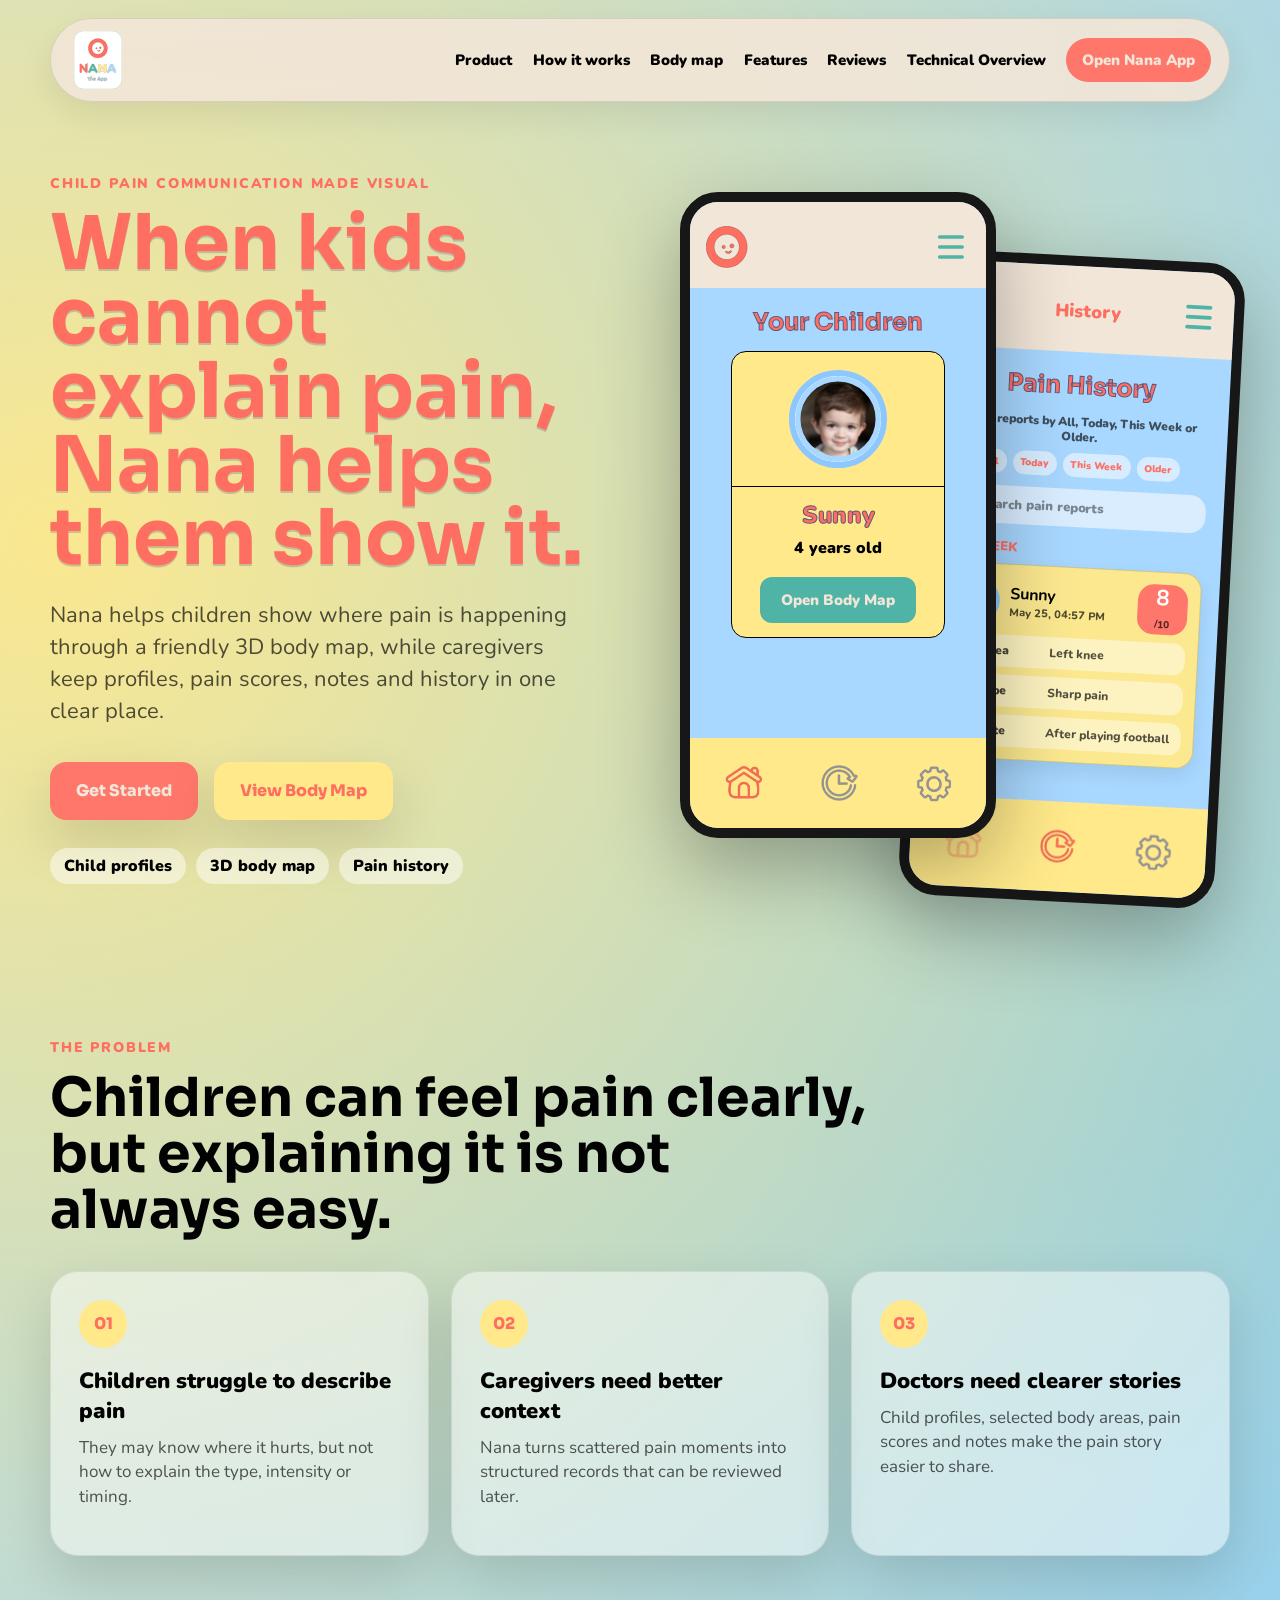
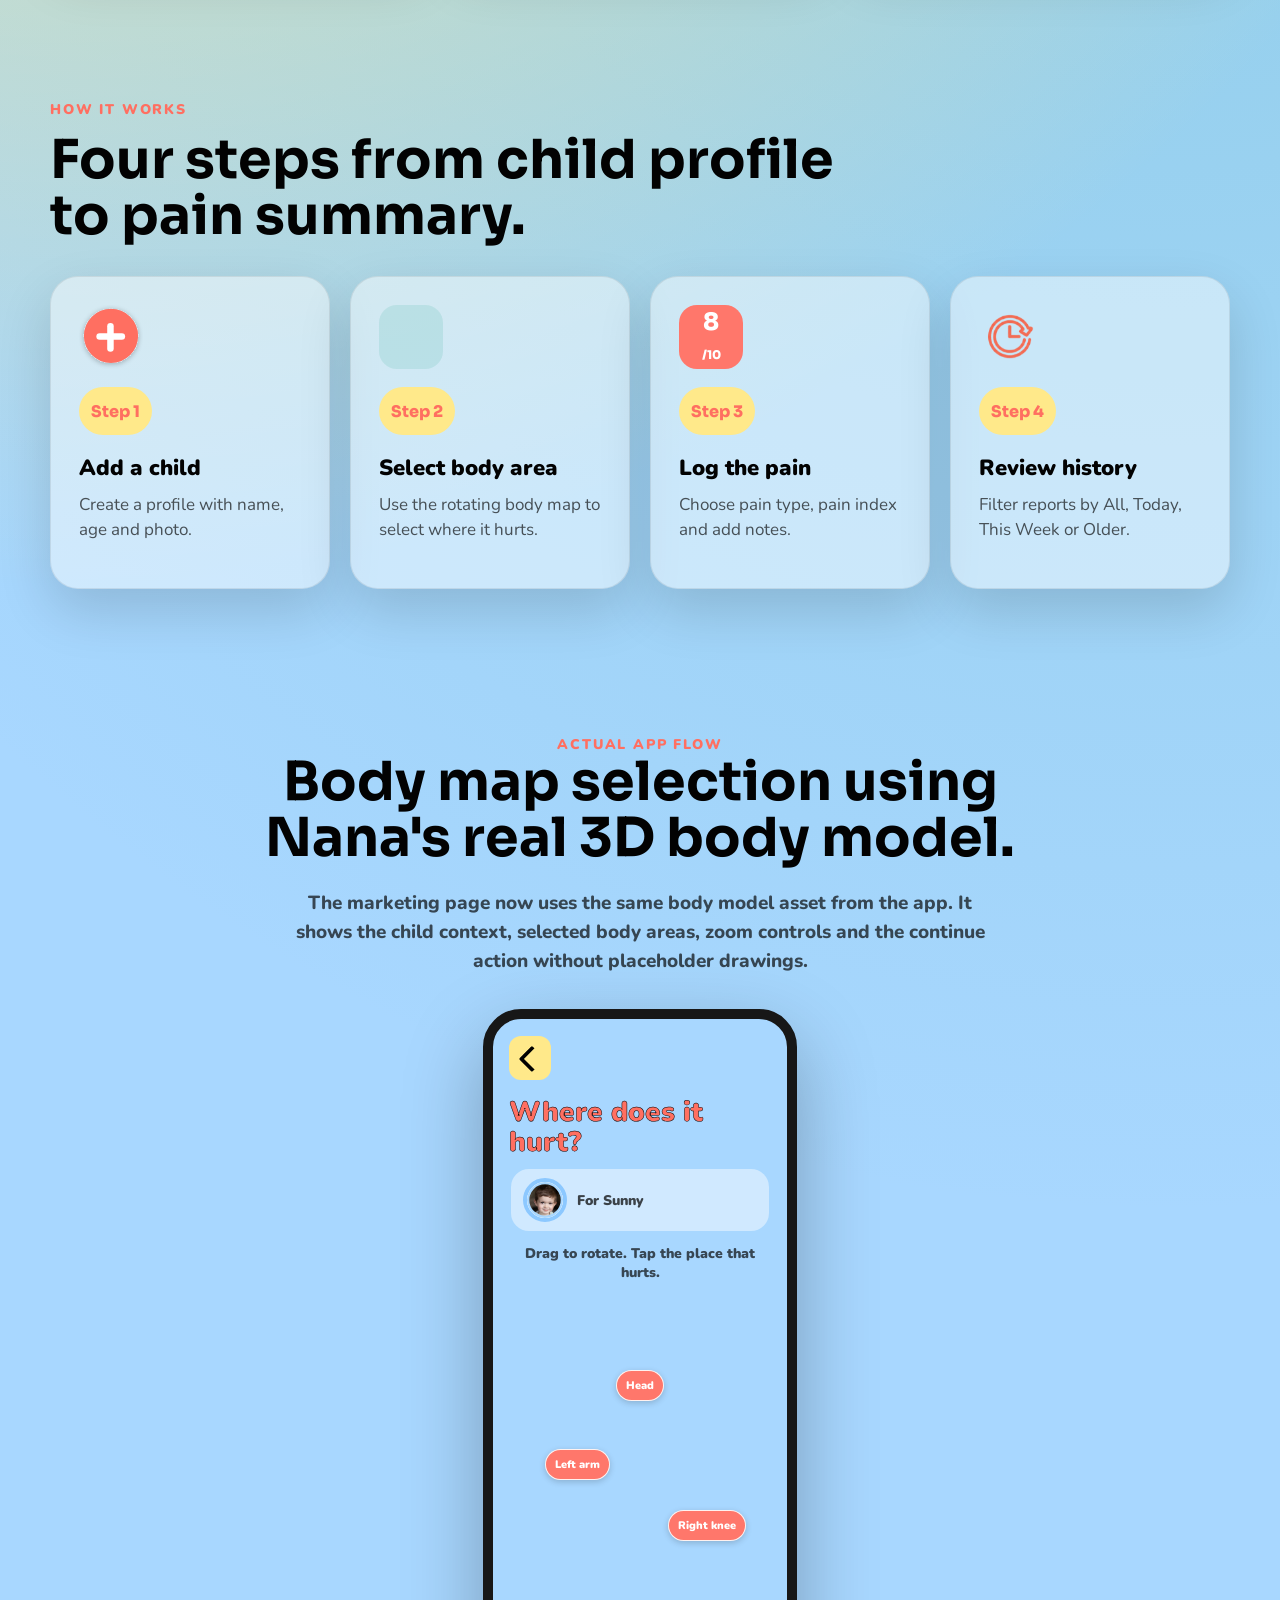
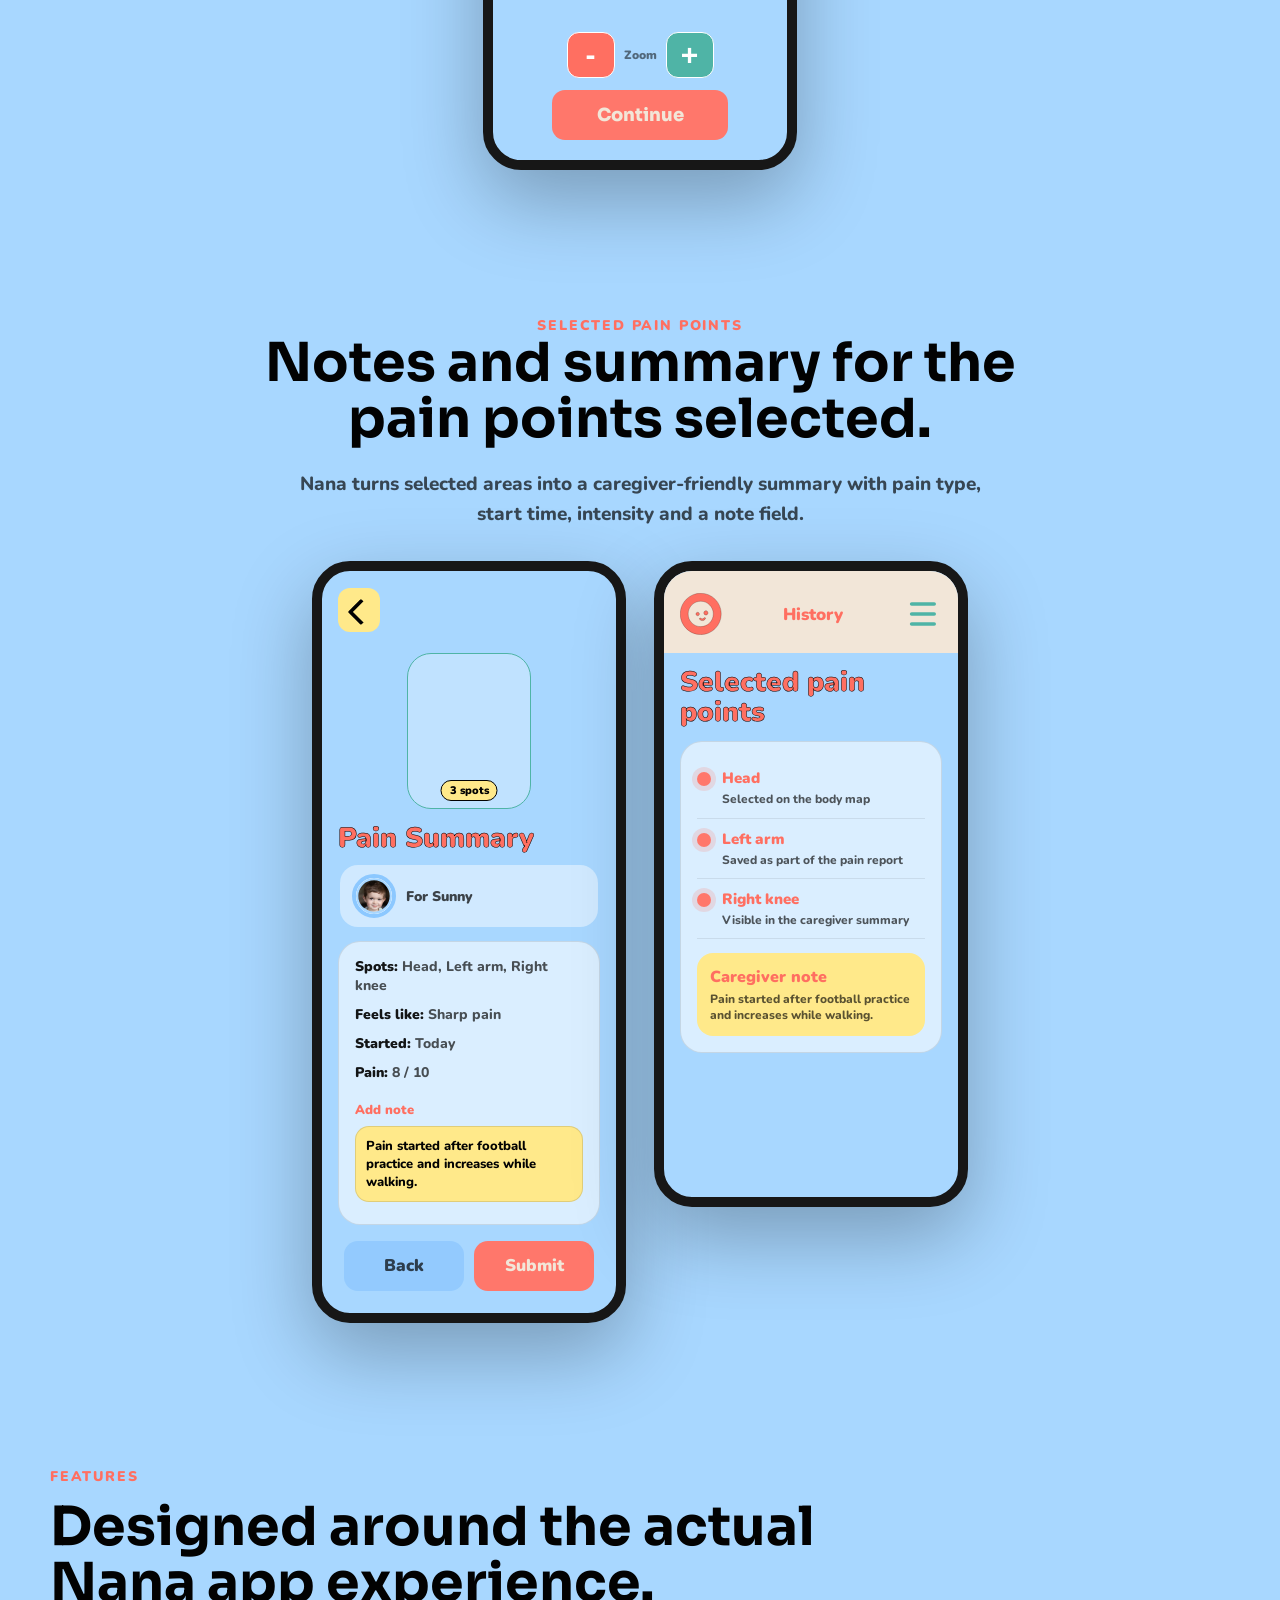
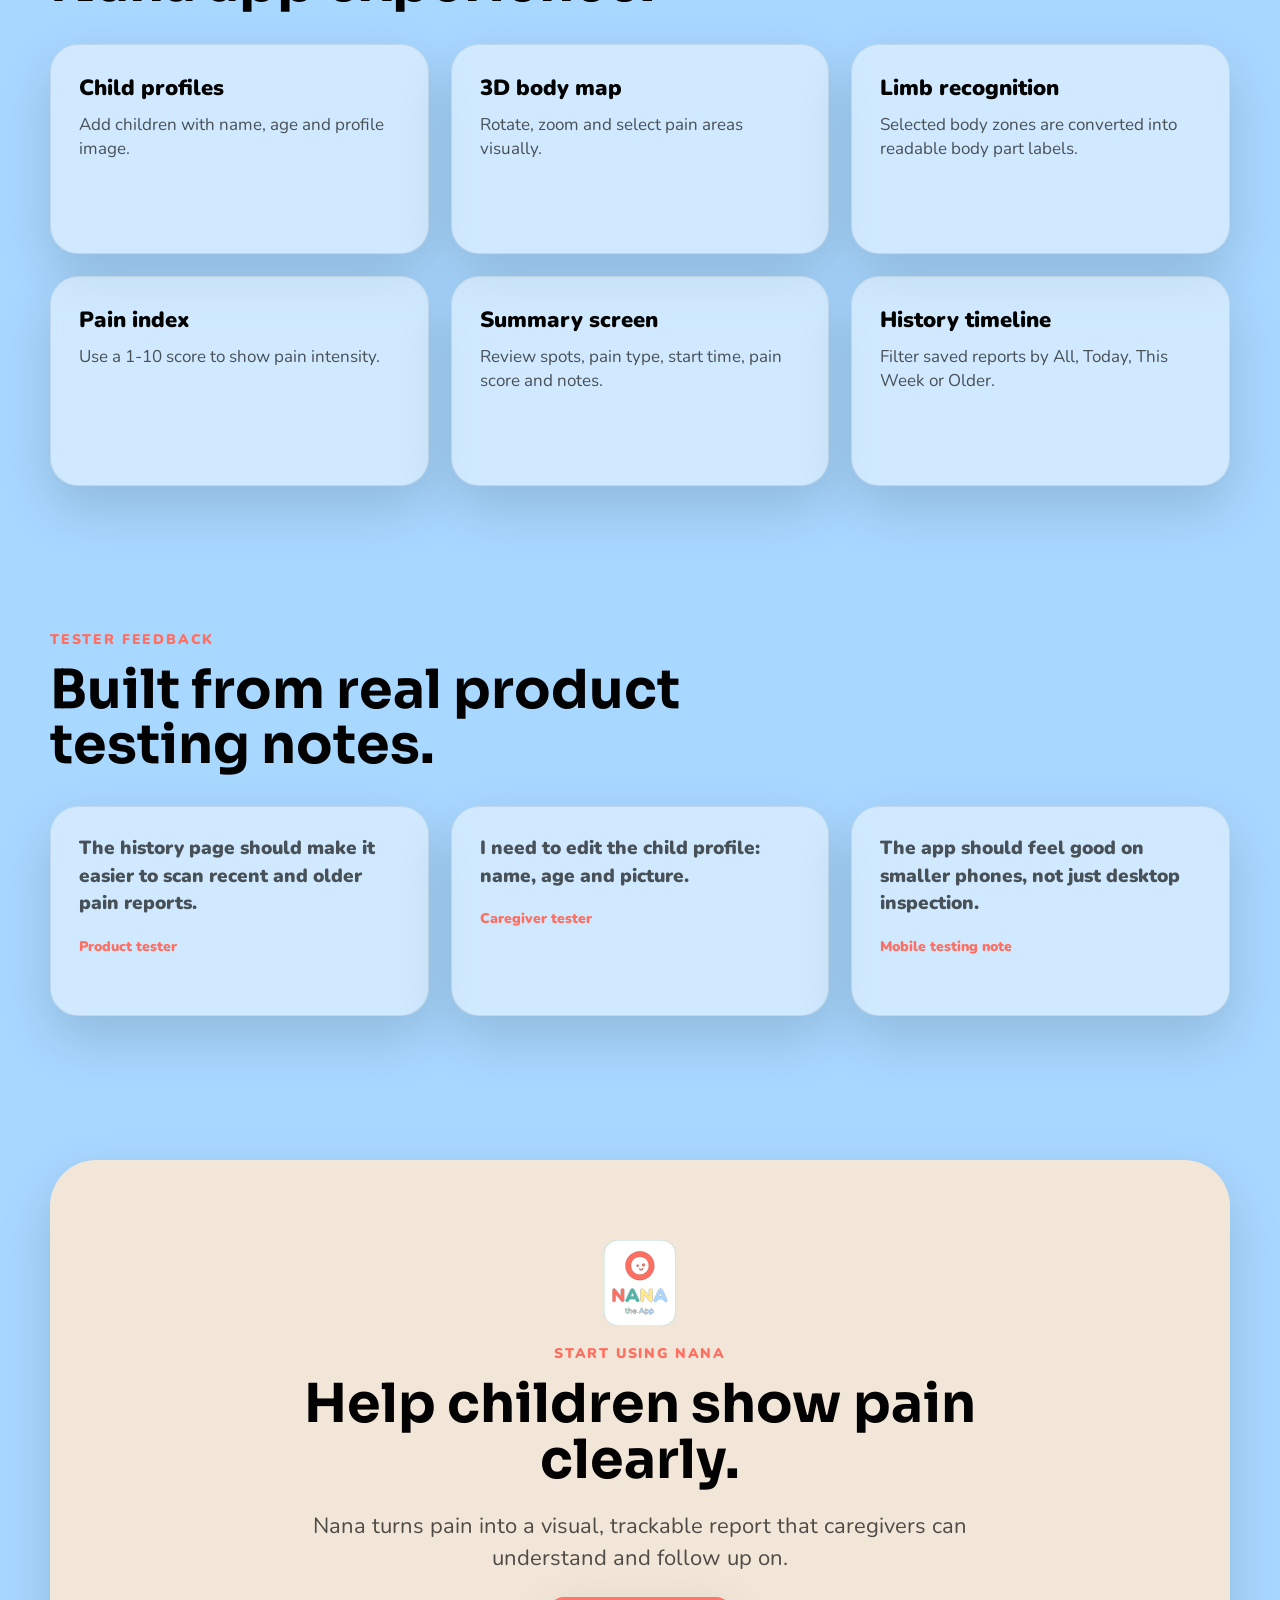
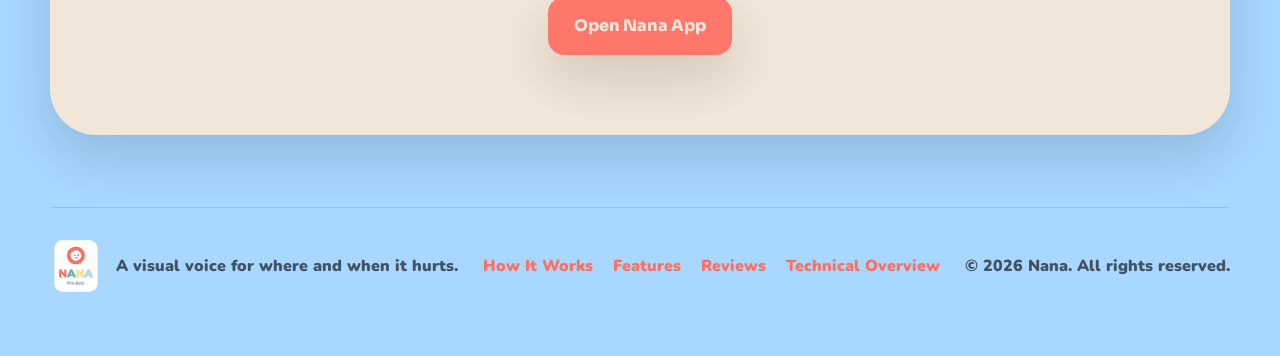
==== commit 21a1039a: "Clean history timeline wording" ====
--- a/index.html
+++ b/index.html
@@ -86,8 +86,8 @@
           </div>
           <div class="screen-content">
             <h2>Pain History</h2>
-            <p class="history-helper">See reports grouped by Earlier, Today, This Week and All.</p>
-            <div class="history-tabs"><span>Earlier</span><span>Today</span><span>This Week</span><span>All</span></div>
+            <p class="history-helper">Filter reports by All, Today, This Week or Older.</p>
+            <div class="history-tabs"><span>All</span><span>Today</span><span>This Week</span><span>Older</span></div>
             <div class="search-box"><i class="search-icon"></i>Search pain reports</div>
             <p class="group-title">This Week</p>
             <div class="history-card">
@@ -170,7 +170,7 @@
           <img src="./assets/history-active.svg" alt="" />
           <span>Step 4</span>
           <h3>Review history</h3>
-          <p>See reports grouped by Earlier, Today, This Week and All.</p>
+          <p>Filter reports by All, Today, This Week or Older.</p>
         </article>
       </div>
     </section>
@@ -276,7 +276,7 @@
         <article><h3>Limb recognition</h3><p>Selected body zones are converted into readable body part labels.</p></article>
         <article><h3>Pain index</h3><p>Use a 1-10 score to show pain intensity.</p></article>
         <article><h3>Summary screen</h3><p>Review spots, pain type, start time, pain score and notes.</p></article>
-        <article><h3>History timeline</h3><p>See reports grouped by Earlier, Today, This Week and All.</p></article>
+        <article><h3>History timeline</h3><p>Filter saved reports by All, Today, This Week or Older.</p></article>
       </div>
     </section>
 
@@ -288,7 +288,7 @@
 
       <div class="review-grid">
         <blockquote>
-          <p>The history page should show Earlier, Today, This Week and All like a proper pain timeline.</p>
+          <p>The history page should make it easier to scan recent and older pain reports.</p>
           <cite>Product tester</cite>
         </blockquote>
         <blockquote>
--- a/styles.css
+++ b/styles.css
@@ -417,7 +417,8 @@
   border: 1px solid rgba(2,2,2,.08);
   box-shadow: var(--shadow);
 }
-.cards-3 span, .steps span {
+.cards-3 span,
+.steps article > span {
   display: inline-grid;
   place-items: center;
   min-width: 48px;
@@ -455,7 +456,19 @@
   font-weight: 900;
   line-height: .7;
 }
-.pain-scale span { color: #fff; font-size: 12px; }
+.pain-scale span {
+  display: inline !important;
+  min-width: 0 !important;
+  width: auto !important;
+  height: auto !important;
+  margin: 0 !important;
+  padding: 0 !important;
+  border-radius: 0 !important;
+  background: transparent !important;
+  color: #fff !important;
+  font-size: 12px;
+  line-height: 1;
+}
 
 .actual-screen-row {
   display: flex;
@@ -488,8 +501,18 @@
   background: var(--yellow);
   display: grid;
   place-items: center;
-}
-.nana-back img { width: 18px; height: 30px; object-fit: contain; }
+  position: relative;
+}
+.nana-back img { display: none; }
+.nana-back::before {
+  content: "";
+  width: 15px;
+  height: 15px;
+  border-left: 4px solid var(--black);
+  border-bottom: 4px solid var(--black);
+  border-radius: 2px;
+  transform: rotate(45deg) translateX(2px);
+}
 .nana-screen-title {
   margin: 14px 16px 0;
   color: var(--red);
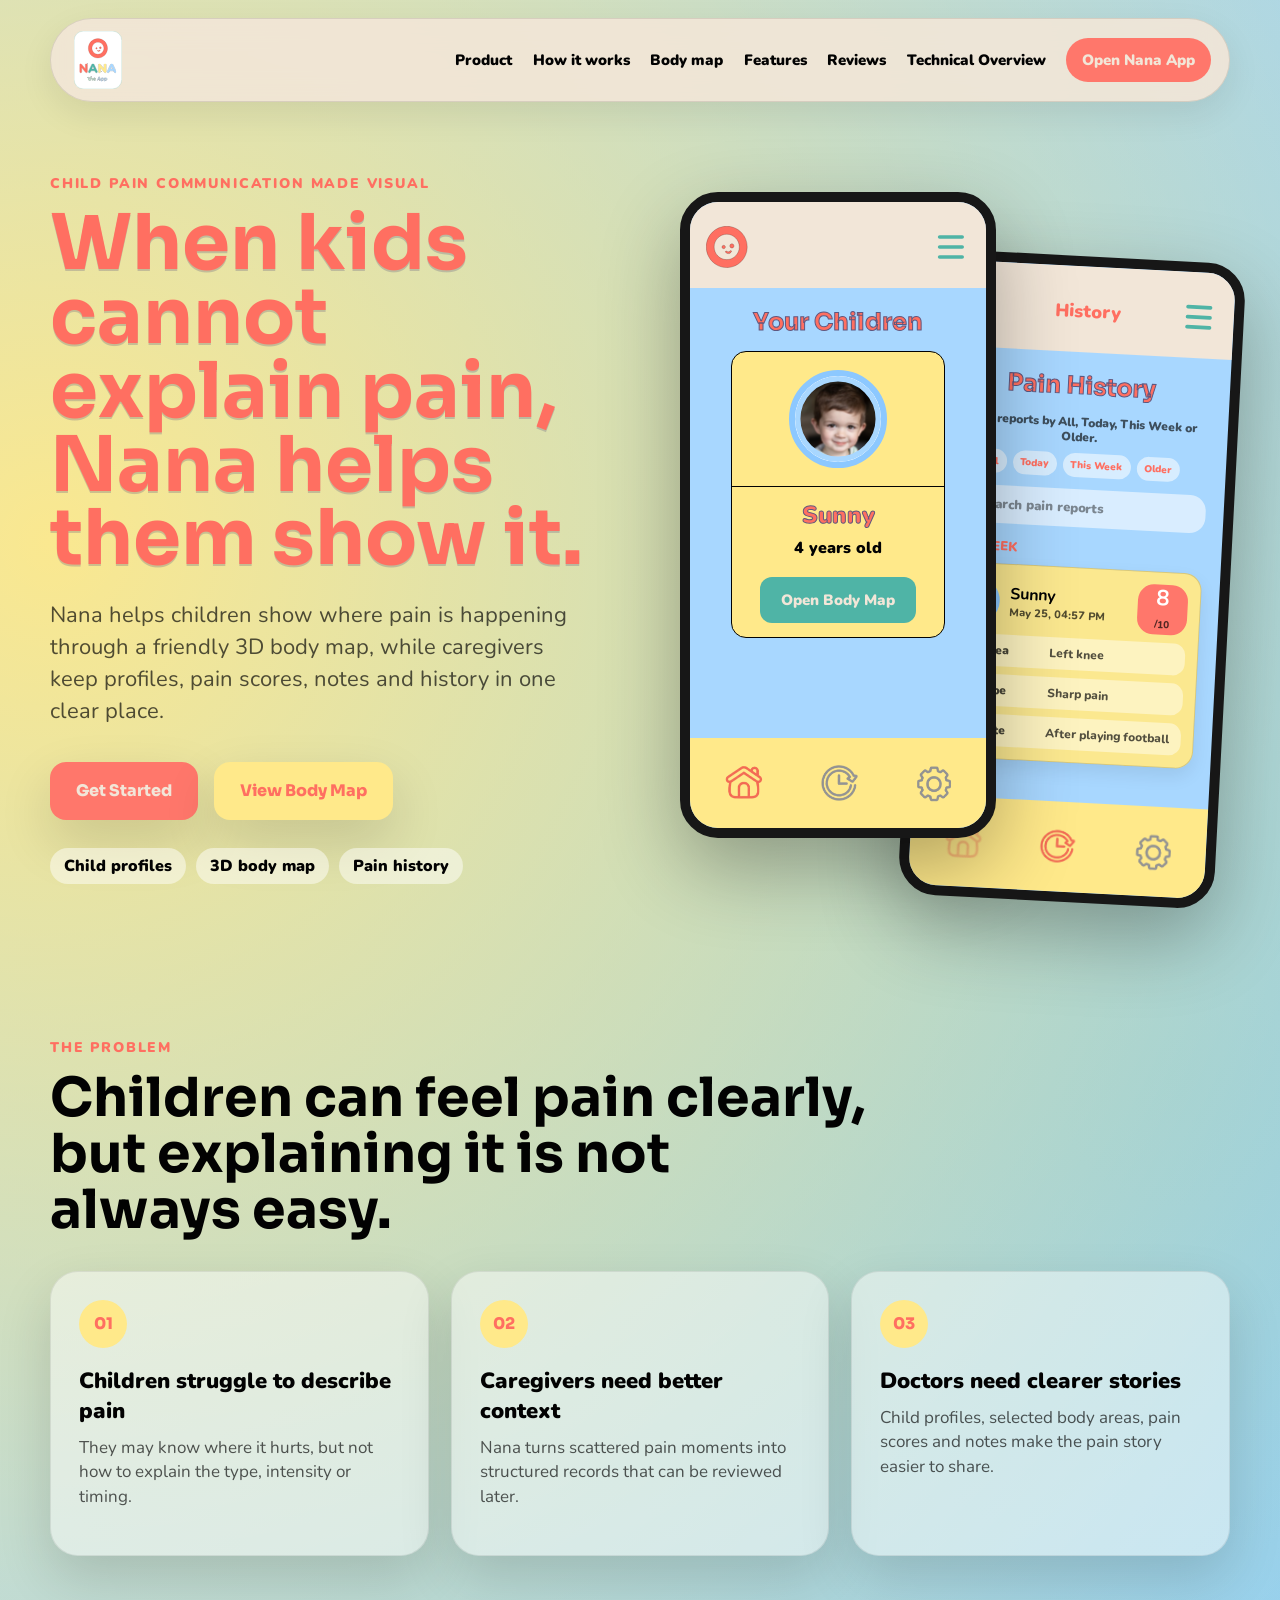
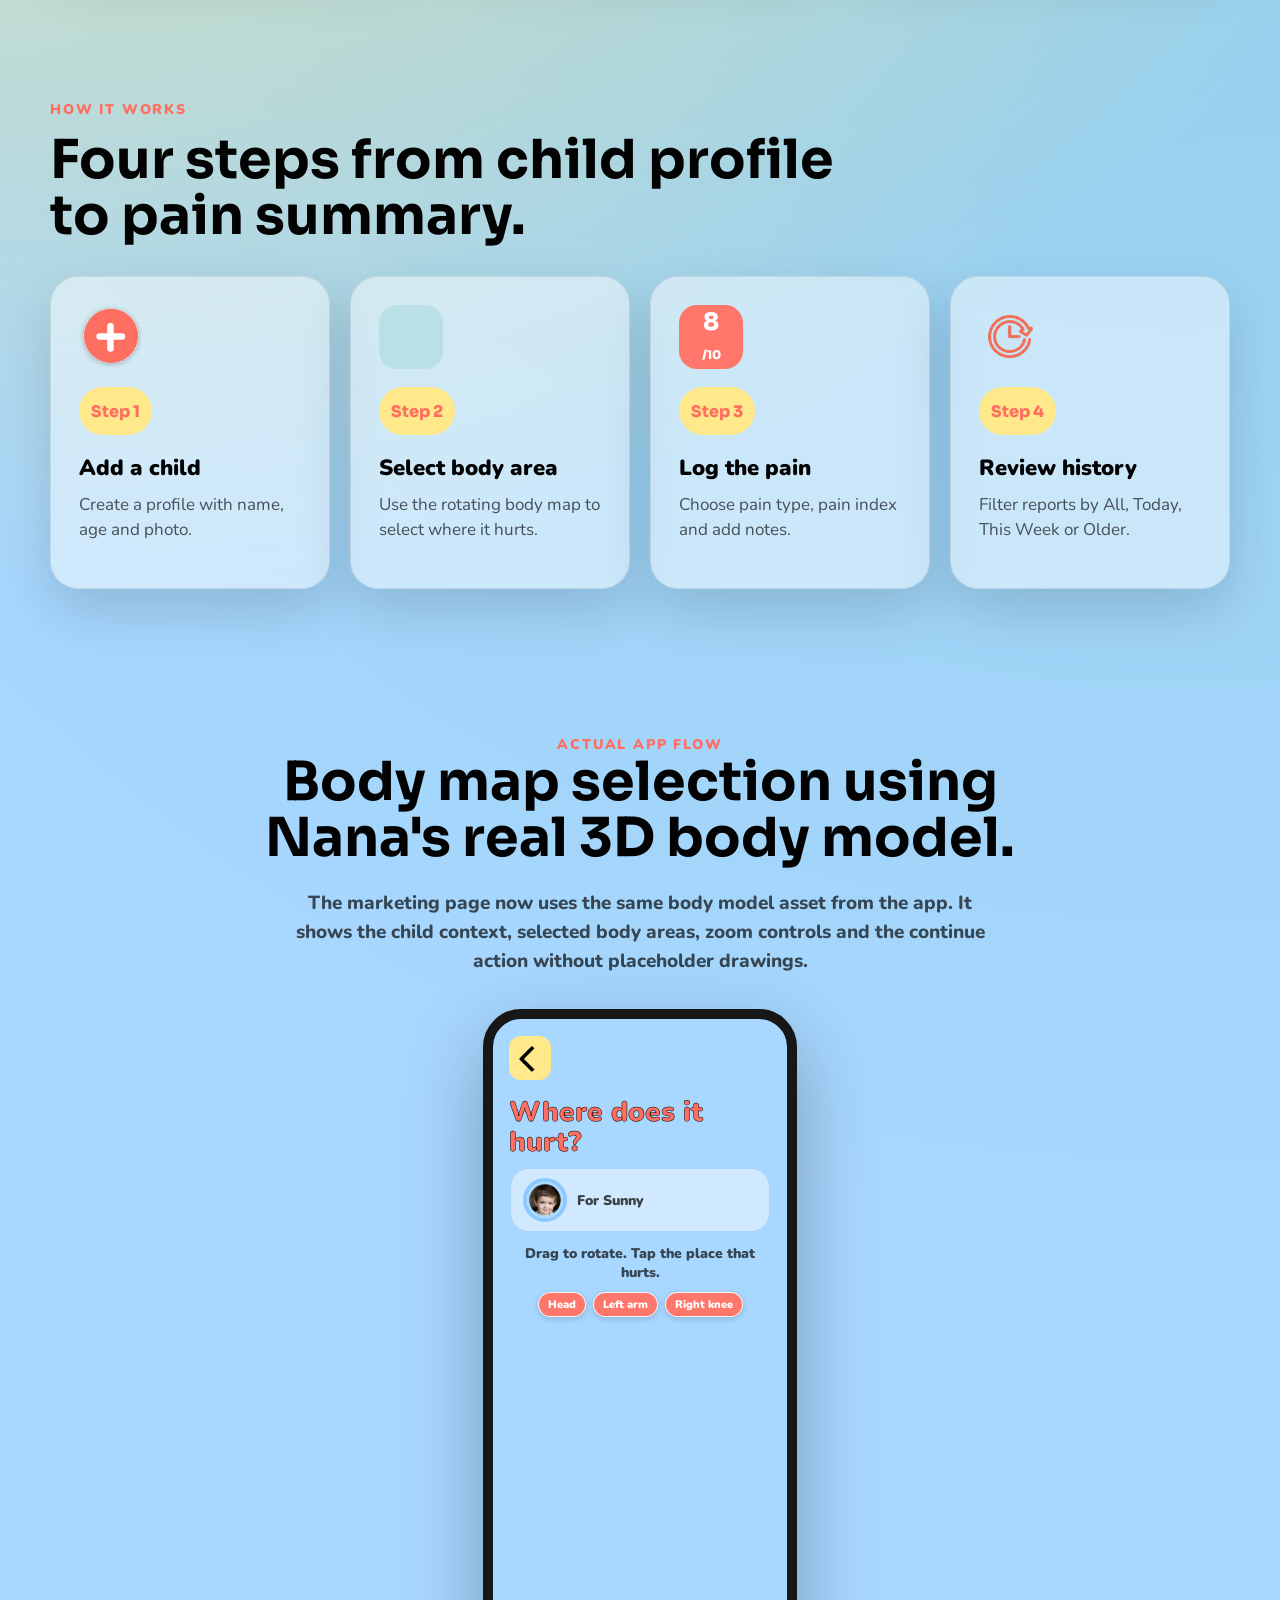
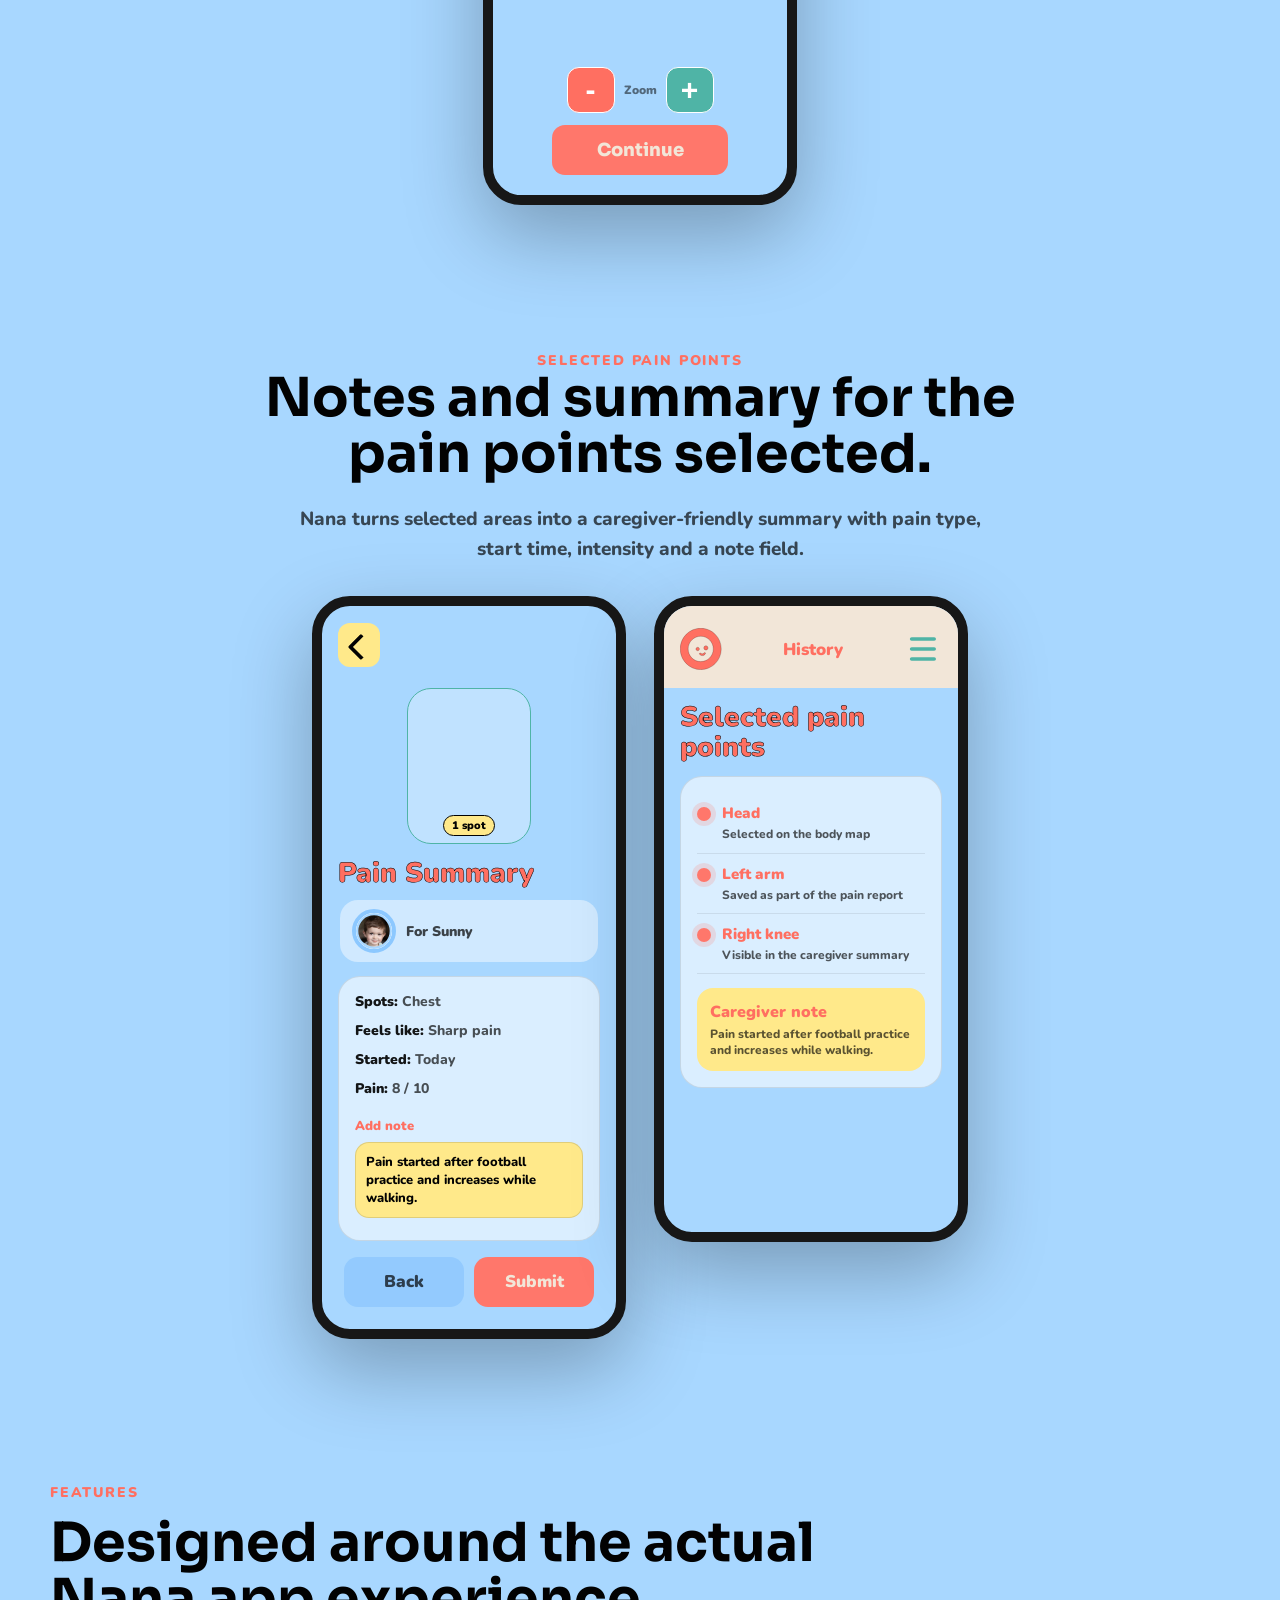
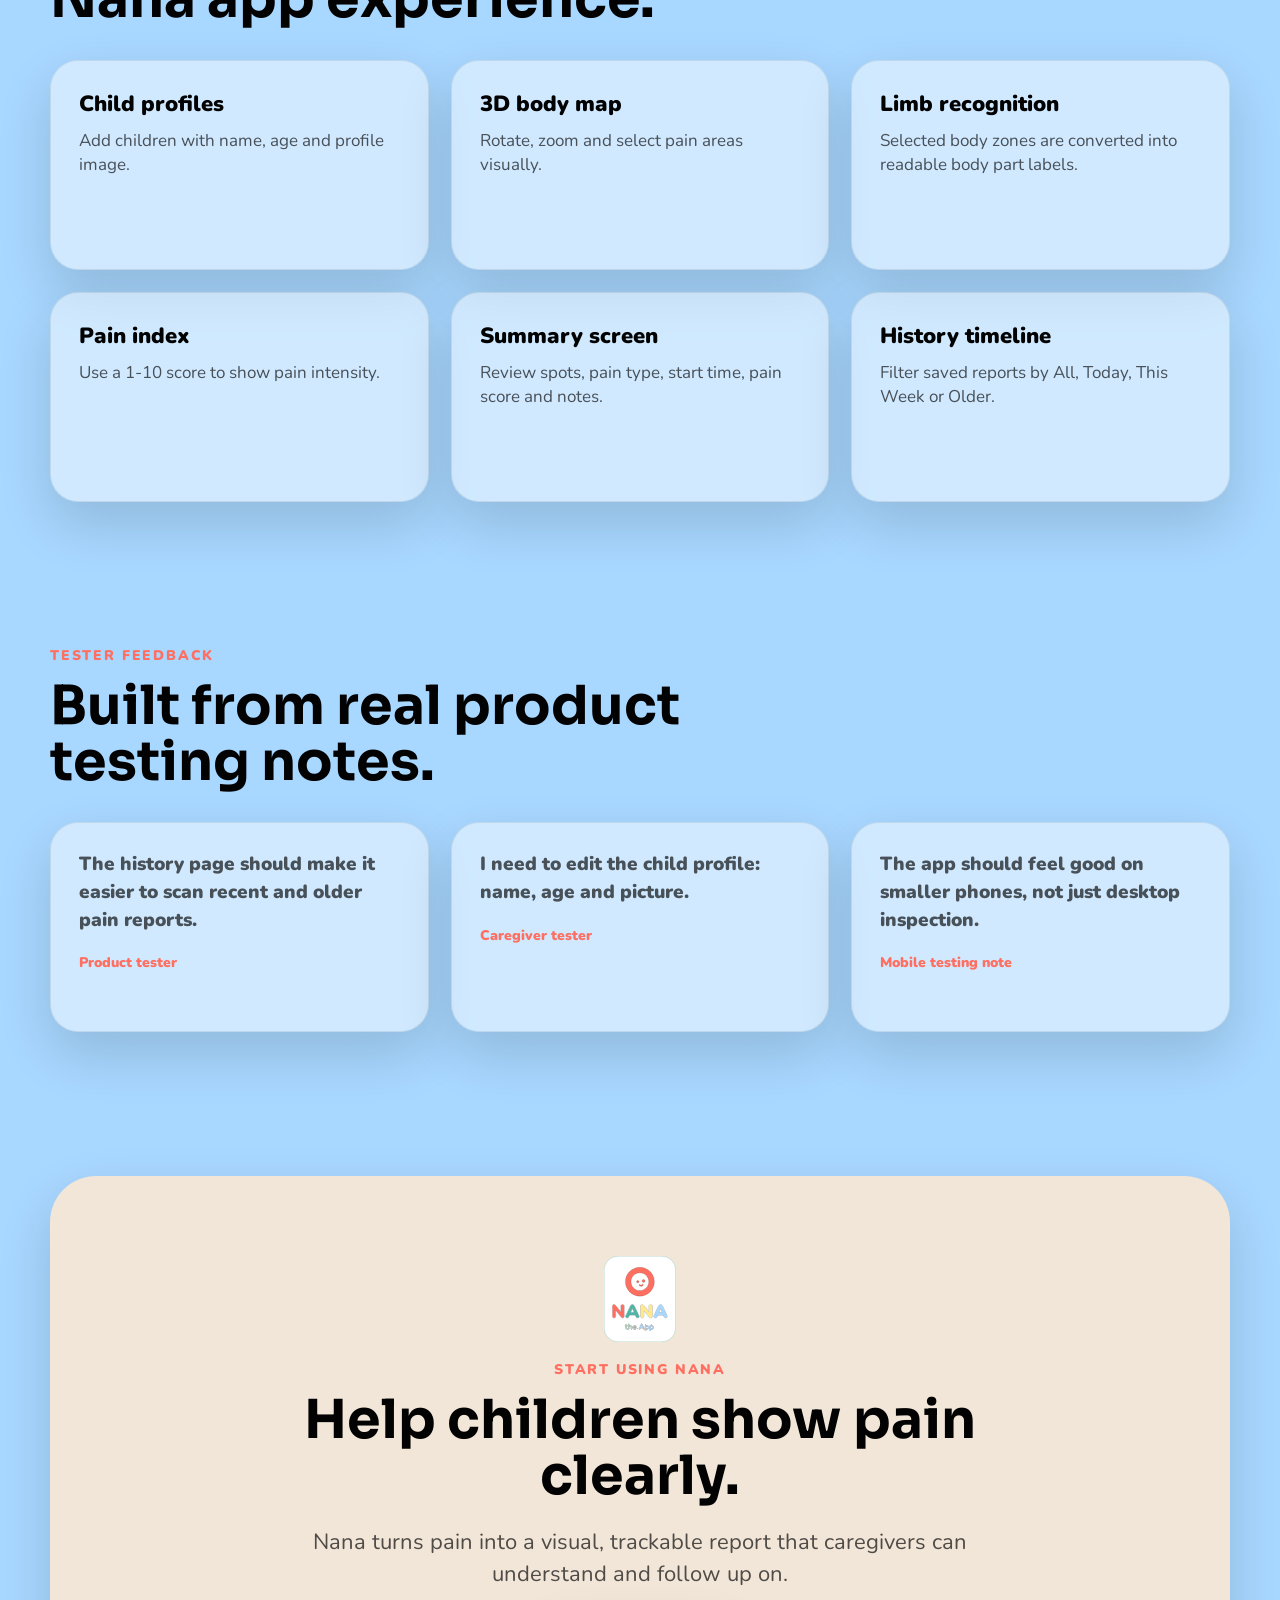
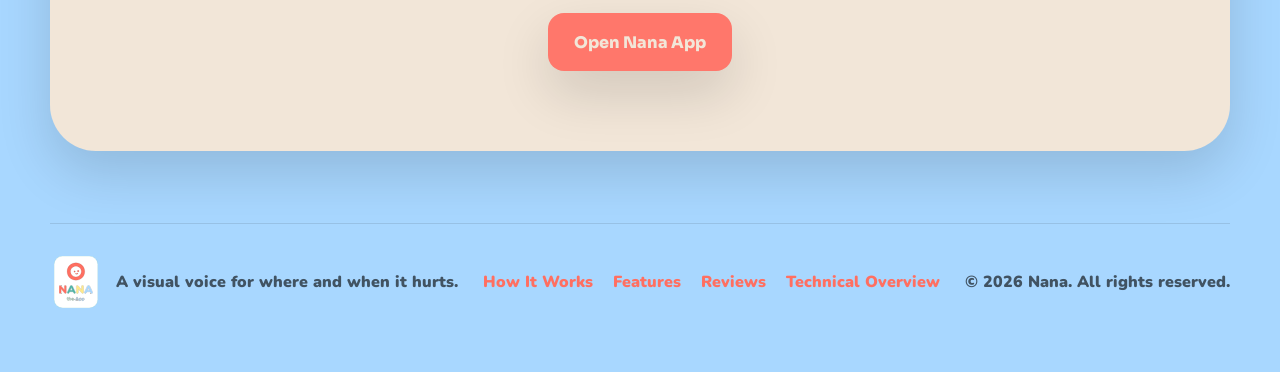
==== commit d681f1ea: "Polish mobile marketing app flow previews" ====
--- a/index.html
+++ b/index.html
@@ -194,12 +194,14 @@
             <span>For Sunny</span>
           </div>
           <p class="nana-body-hint">Drag to rotate. Tap the place that hurts.</p>
+          <div class="selected-area-row" aria-label="Selected body areas">
+            <span>Head</span>
+            <span>Left arm</span>
+            <span>Right knee</span>
+          </div>
 
           <div class="nana-body-stage">
             <canvas class="nana-body-canvas" data-body-map></canvas>
-            <span class="body-label body-label-head">Head</span>
-            <span class="body-label body-label-arm">Left arm</span>
-            <span class="body-label body-label-knee">Right knee</span>
           </div>
 
           <div class="nana-zoom-row">
@@ -225,14 +227,14 @@
           <header class="nana-topbar">
             <button class="nana-back"><img src="./assets/back.svg" alt="" /></button>
           </header>
-          <div class="nana-mini-body"><canvas data-mini-body></canvas><span>3 spots</span></div>
+          <div class="nana-mini-body"><canvas data-mini-body></canvas><span>1 spot</span></div>
           <h3 class="nana-screen-title">Pain Summary</h3>
           <div class="nana-child-context nana-child-context--inline">
             <img src="./assets/child1.svg" alt="Sunny" />
             <span>For Sunny</span>
           </div>
           <section class="nana-summary-card">
-            <p><strong>Spots:</strong> Head, Left arm, Right knee</p>
+            <p><strong>Spots:</strong> Chest</p>
             <p><strong>Feels like:</strong> Sharp pain</p>
             <p><strong>Started:</strong> Today</p>
             <p><strong>Pain:</strong> 8 / 10</p>
@@ -385,11 +387,8 @@
           scene.add(model);
 
           var pinMaterial = new THREE.MeshBasicMaterial({ color: 0xff6f61 });
-          [
-            [0, 0.79, 0.11],
-            [-0.34, 0.22, 0.02],
-            [0.16, -0.48, 0.08]
-          ].forEach(function (point) {
+          var spots = options.spots || [];
+          spots.forEach(function (point) {
             var pin = new THREE.Mesh(new THREE.SphereGeometry(0.045, 18, 18), pinMaterial);
             pin.position.set(point[0], point[1], point[2]);
             model.add(pin);
@@ -404,8 +403,18 @@
         });
       }
 
-      mountBody(document.querySelector('[data-body-map]'), { distance: 2.25, speed: 0.005 });
-      mountBody(document.querySelector('[data-mini-body]'), { distance: 2.55, speed: 0.007 });
+      mountBody(document.querySelector('[data-body-map]'), {
+        distance: 2.28,
+        rotate: false,
+        spots: []
+      });
+      mountBody(document.querySelector('[data-mini-body]'), {
+        distance: 2.58,
+        rotate: false,
+        spots: [
+          [0.02, 0.72, 0.12]
+        ]
+      });
       document.querySelectorAll('[data-body-preview]').forEach(function (node) {
         var canvas = document.createElement('canvas');
         node.appendChild(canvas);
--- a/styles.css
+++ b/styles.css
@@ -550,6 +550,25 @@
   color: rgba(2,2,2,.68);
   font-size: 14px;
   font-weight: 900;
+}
+.selected-area-row {
+  width: calc(100% - 36px);
+  margin: 10px auto 0;
+  display: flex;
+  flex-wrap: wrap;
+  justify-content: center;
+  gap: 7px;
+}
+.selected-area-row span {
+  padding: 6px 9px;
+  border-radius: 999px;
+  background: var(--button-red);
+  color: #fff;
+  border: 1.5px solid rgba(255,255,255,.9);
+  box-shadow: 0 2px 6px rgba(0,0,0,.16);
+  font-size: 11px;
+  font-weight: 900;
+  line-height: 1;
 }
 .nana-body-stage {
   width: 220px;
@@ -916,3 +935,271 @@
     height: 310px;
   }
 }
+
+/* === Final mobile landing-page polish === */
+html {
+  scroll-padding-top: 112px;
+}
+
+@media (max-width: 700px) {
+  body {
+    overflow-x: hidden;
+  }
+
+  .site-header {
+    position: static;
+    top: auto;
+    width: calc(100% - 22px);
+    min-height: 68px;
+    margin: 10px auto 24px;
+    padding: 8px 10px;
+    border-radius: 28px;
+    gap: 12px;
+  }
+
+  .brand-logo {
+    width: 56px;
+    height: 56px;
+  }
+
+  .mobile-menu-toggle {
+    width: 52px;
+    height: 52px;
+    border-radius: 18px;
+  }
+
+  .mobile-menu-toggle span {
+    width: 25px;
+    height: 4px;
+  }
+
+  .site-nav {
+    top: calc(100% + 10px);
+    right: 0;
+    width: min(280px, calc(100vw - 34px));
+    border-radius: 22px;
+  }
+
+  .section,
+  .actual-app-section,
+  .cta {
+    scroll-margin-top: 110px;
+  }
+
+  .actual-app-section {
+    width: 100%;
+    padding: 58px 0 68px;
+    overflow: hidden;
+  }
+
+  .actual-app-section + .actual-app-section {
+    padding-top: 72px;
+  }
+
+  .actual-section-copy {
+    width: min(calc(100% - 34px), 560px);
+    margin: 0 auto 28px;
+    text-align: center;
+  }
+
+  .actual-section-copy .eyebrow {
+    font-size: 15px;
+    letter-spacing: .16em;
+  }
+
+  .actual-section-copy h2 {
+    max-width: 520px;
+    margin: 10px auto 16px;
+    font-size: clamp(34px, 9.6vw, 48px);
+    line-height: 1;
+  }
+
+  .actual-section-copy p {
+    max-width: 500px;
+    margin: 0 auto;
+    font-size: clamp(18px, 4.9vw, 22px);
+    line-height: 1.45;
+  }
+
+  .actual-screen-row,
+  .actual-screen-row--two {
+    width: 100%;
+    display: grid;
+    grid-template-columns: 1fr;
+    justify-items: center;
+    gap: 26px;
+    overflow: visible;
+    padding: 0;
+    scroll-snap-type: none;
+  }
+
+  .nana-phone-screen {
+    flex: none;
+    width: min(286px, calc(100vw - 58px));
+    min-height: 0;
+    height: auto;
+    border-width: 7px;
+    border-radius: 30px;
+    scroll-snap-align: none;
+    box-shadow: 0 18px 42px rgba(20, 60, 90, .16);
+  }
+
+  .nana-topbar,
+  .nana-app-header {
+    min-height: 50px;
+    padding: 10px 12px;
+  }
+
+  .nana-back {
+    width: 44px;
+    height: 44px;
+    border-radius: 12px;
+  }
+
+  .nana-back img {
+    width: 30px;
+  }
+
+  .nana-screen-title {
+    margin: 10px 18px 0;
+    font-size: clamp(27px, 7.2vw, 34px);
+    line-height: 1.05;
+  }
+
+  .nana-child-context {
+    margin: 12px 18px 0;
+    min-height: 54px;
+    padding: 7px 12px;
+    border-radius: 18px;
+  }
+
+  .nana-child-context img {
+    width: 40px;
+    height: 40px;
+  }
+
+  .nana-body-hint {
+    width: min(250px, calc(100% - 32px));
+    margin: 12px auto 0;
+    font-size: 15px;
+    line-height: 1.25;
+  }
+
+  .selected-area-row {
+    width: calc(100% - 34px);
+    margin-top: 9px;
+    gap: 6px;
+  }
+
+  .selected-area-row span {
+    padding: 6px 8px;
+    font-size: 10px;
+  }
+
+  .nana-body-stage {
+    width: calc(100% - 30px);
+    height: 220px;
+    margin: 8px auto 0;
+  }
+
+  .body-label {
+    padding: 8px 10px;
+    font-size: 12px;
+  }
+
+  .body-label-head {
+    left: 63%;
+    top: 18%;
+  }
+
+  .body-label-arm {
+    left: 8%;
+    top: 48%;
+  }
+
+  .body-label-knee {
+    right: 7%;
+    top: 66%;
+  }
+
+  .nana-zoom-row {
+    margin: 8px auto 0;
+    gap: 10px;
+  }
+
+  .nana-zoom-row button {
+    width: 58px;
+    height: 50px;
+    border-radius: 15px;
+  }
+
+  .nana-continue {
+    width: calc(100% - 56px);
+    height: 50px;
+    margin: 10px auto 18px;
+    border-radius: 16px;
+  }
+
+  .nana-summary-screen .nana-mini-body {
+    width: 138px;
+    height: 138px;
+    margin-top: 16px;
+  }
+
+  .nana-summary-card {
+    margin: 14px 14px 0;
+    padding: 14px;
+    border-radius: 18px;
+  }
+
+  .nana-summary-card p {
+    font-size: 13px;
+    line-height: 1.35;
+  }
+
+  .nana-note-field textarea {
+    min-height: 82px;
+    font-size: 13px;
+  }
+
+  .nana-actions {
+    padding: 14px 16px 20px;
+  }
+
+  .nana-actions button {
+    height: 50px;
+  }
+}
+
+@media (max-width: 390px) {
+  .actual-app-section {
+    padding-top: 48px;
+    padding-bottom: 64px;
+  }
+
+  .actual-section-copy {
+    width: calc(100% - 30px);
+    margin-bottom: 24px;
+  }
+
+  .actual-section-copy h2 {
+    font-size: 34px;
+  }
+
+  .actual-section-copy p {
+    font-size: 18px;
+  }
+
+  .nana-phone-screen {
+    width: min(276px, calc(100vw - 50px));
+    border-width: 7px;
+  }
+
+  .nana-body-stage {
+    height: 210px;
+  }
+
+  .nana-screen-title {
+    font-size: 28px;
+  }
+}
